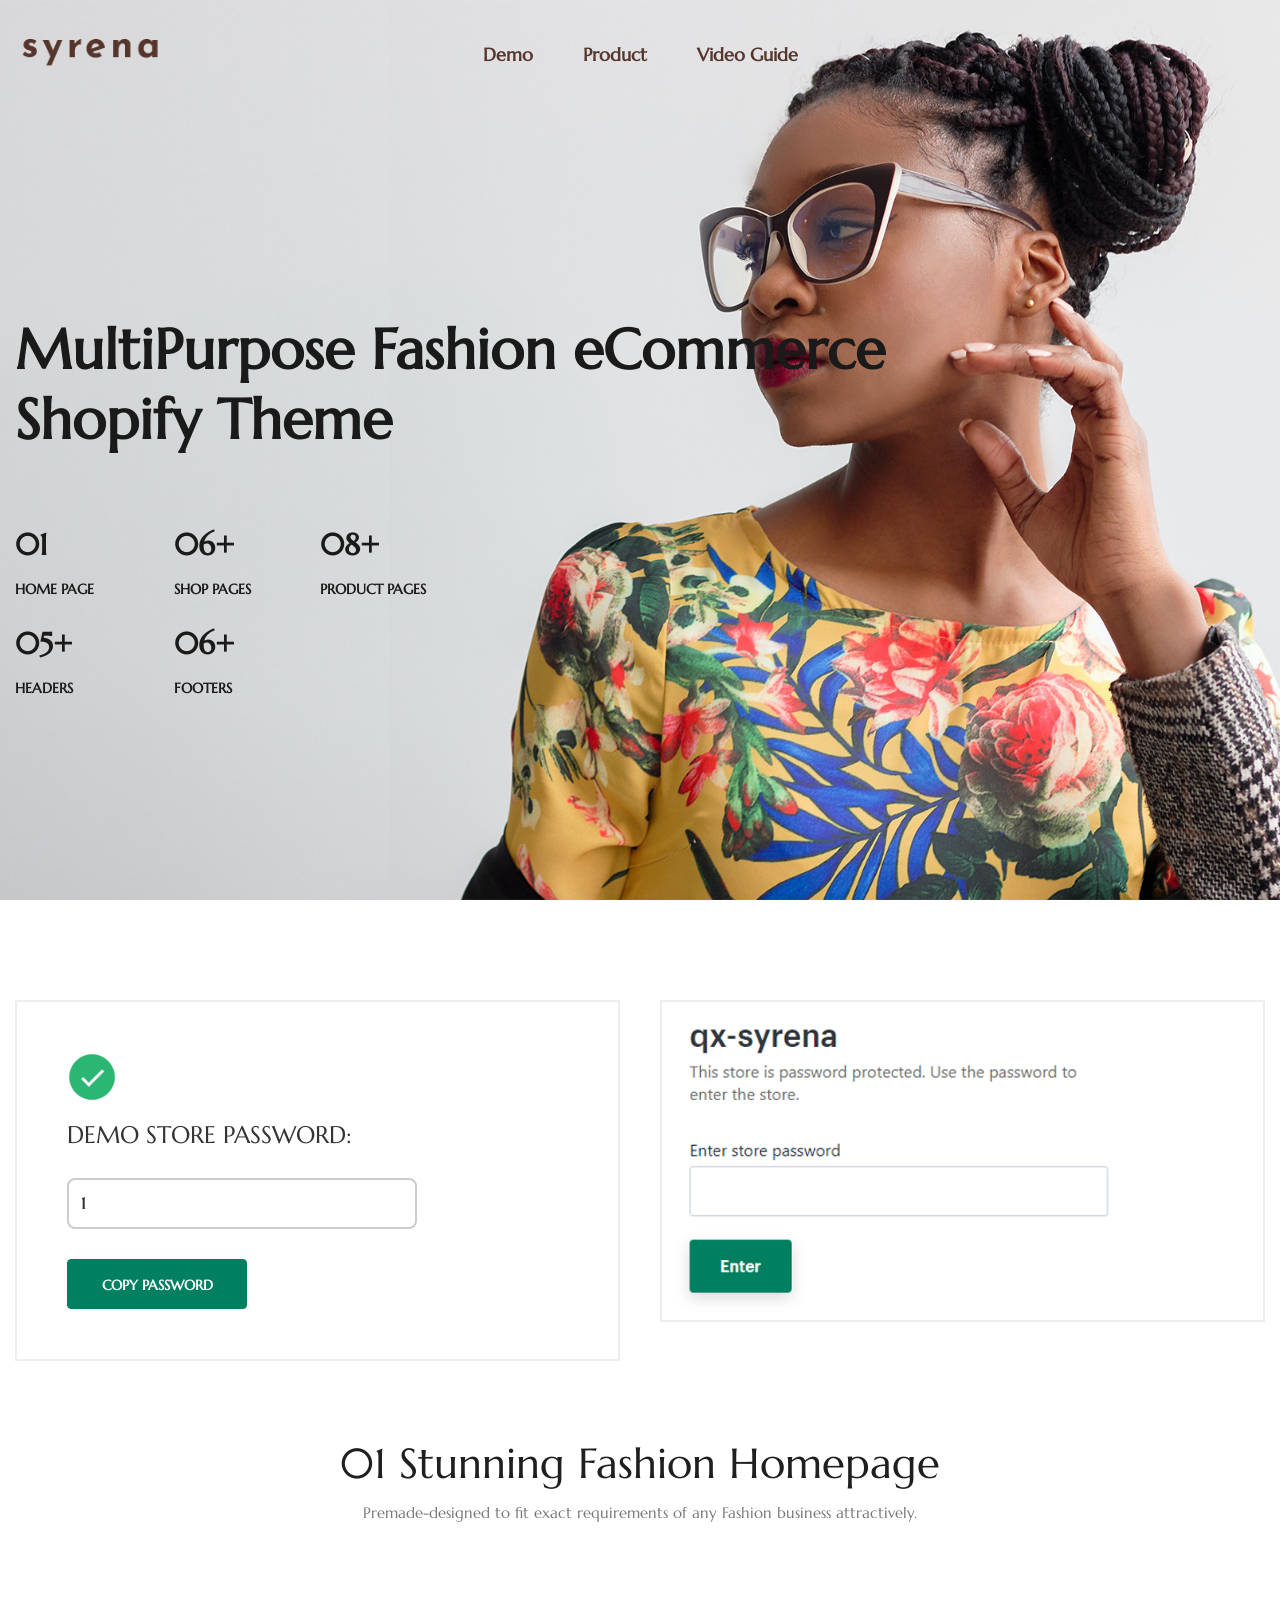
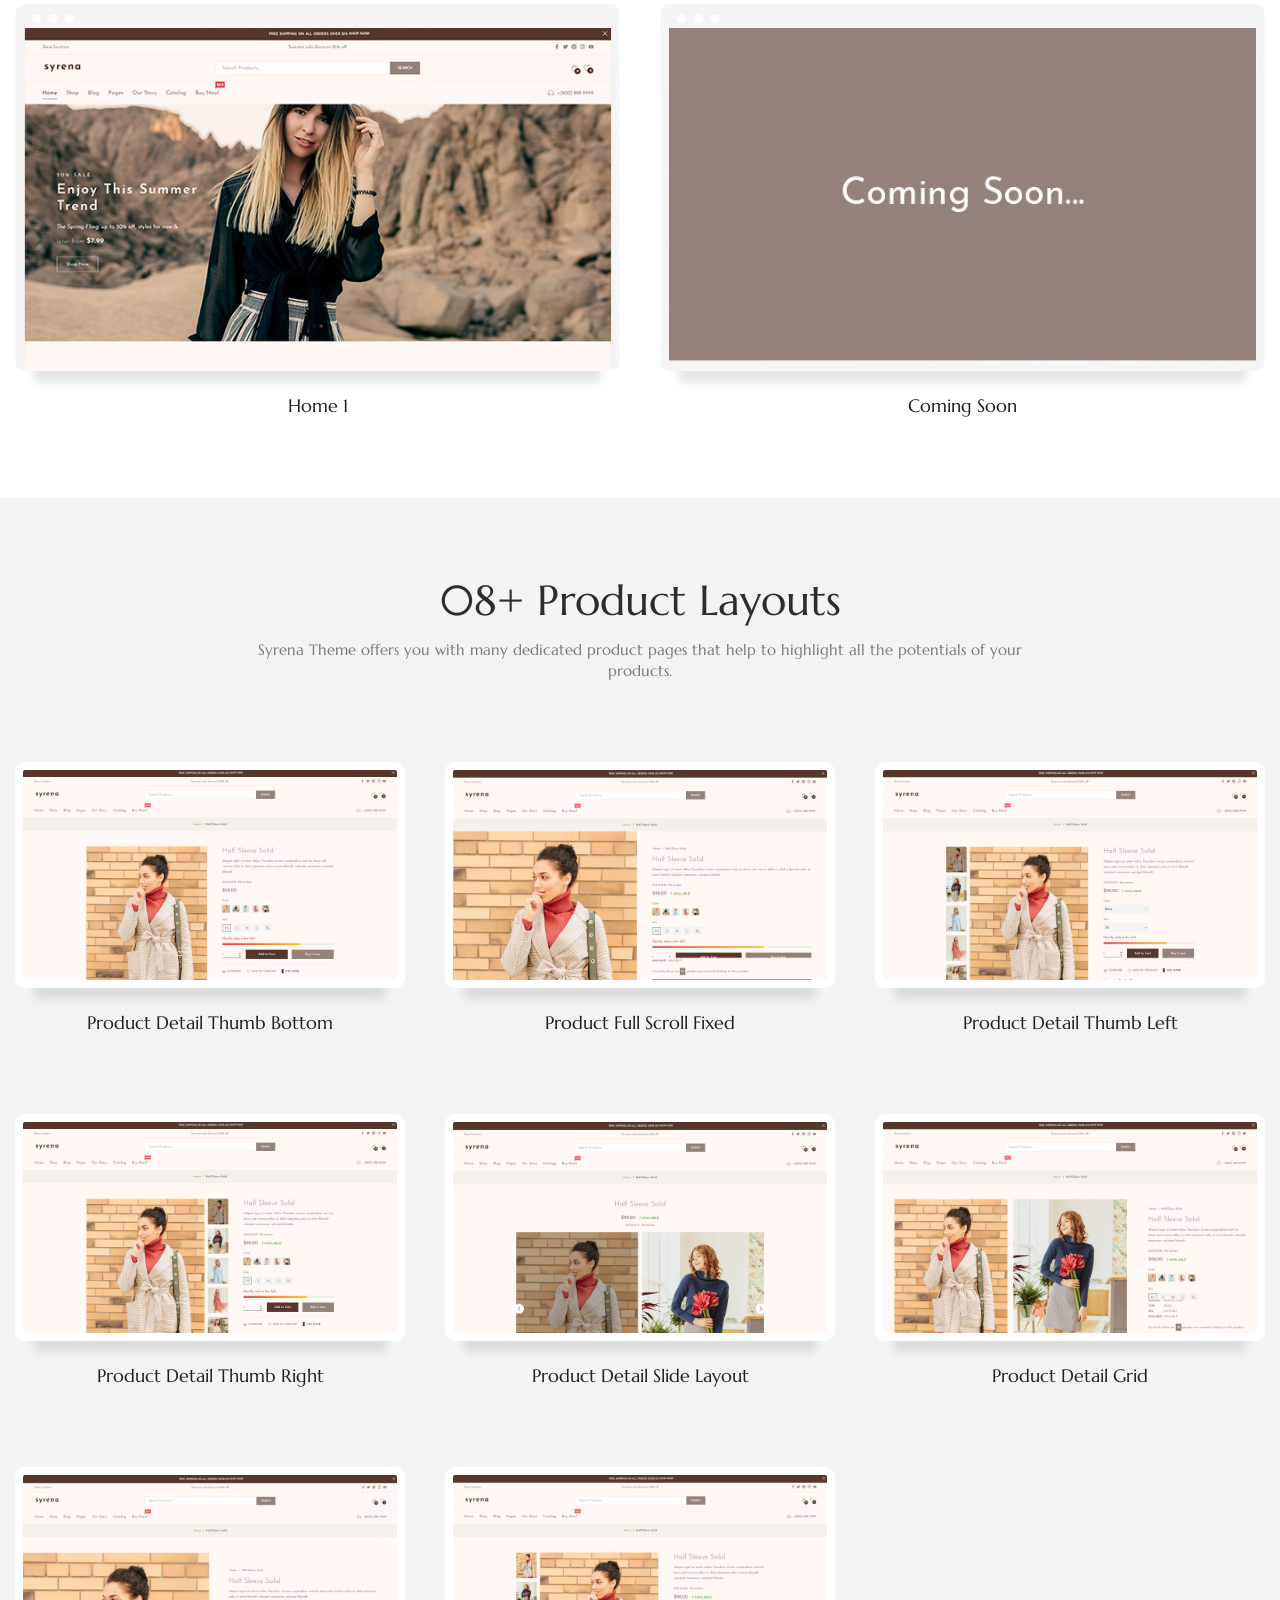
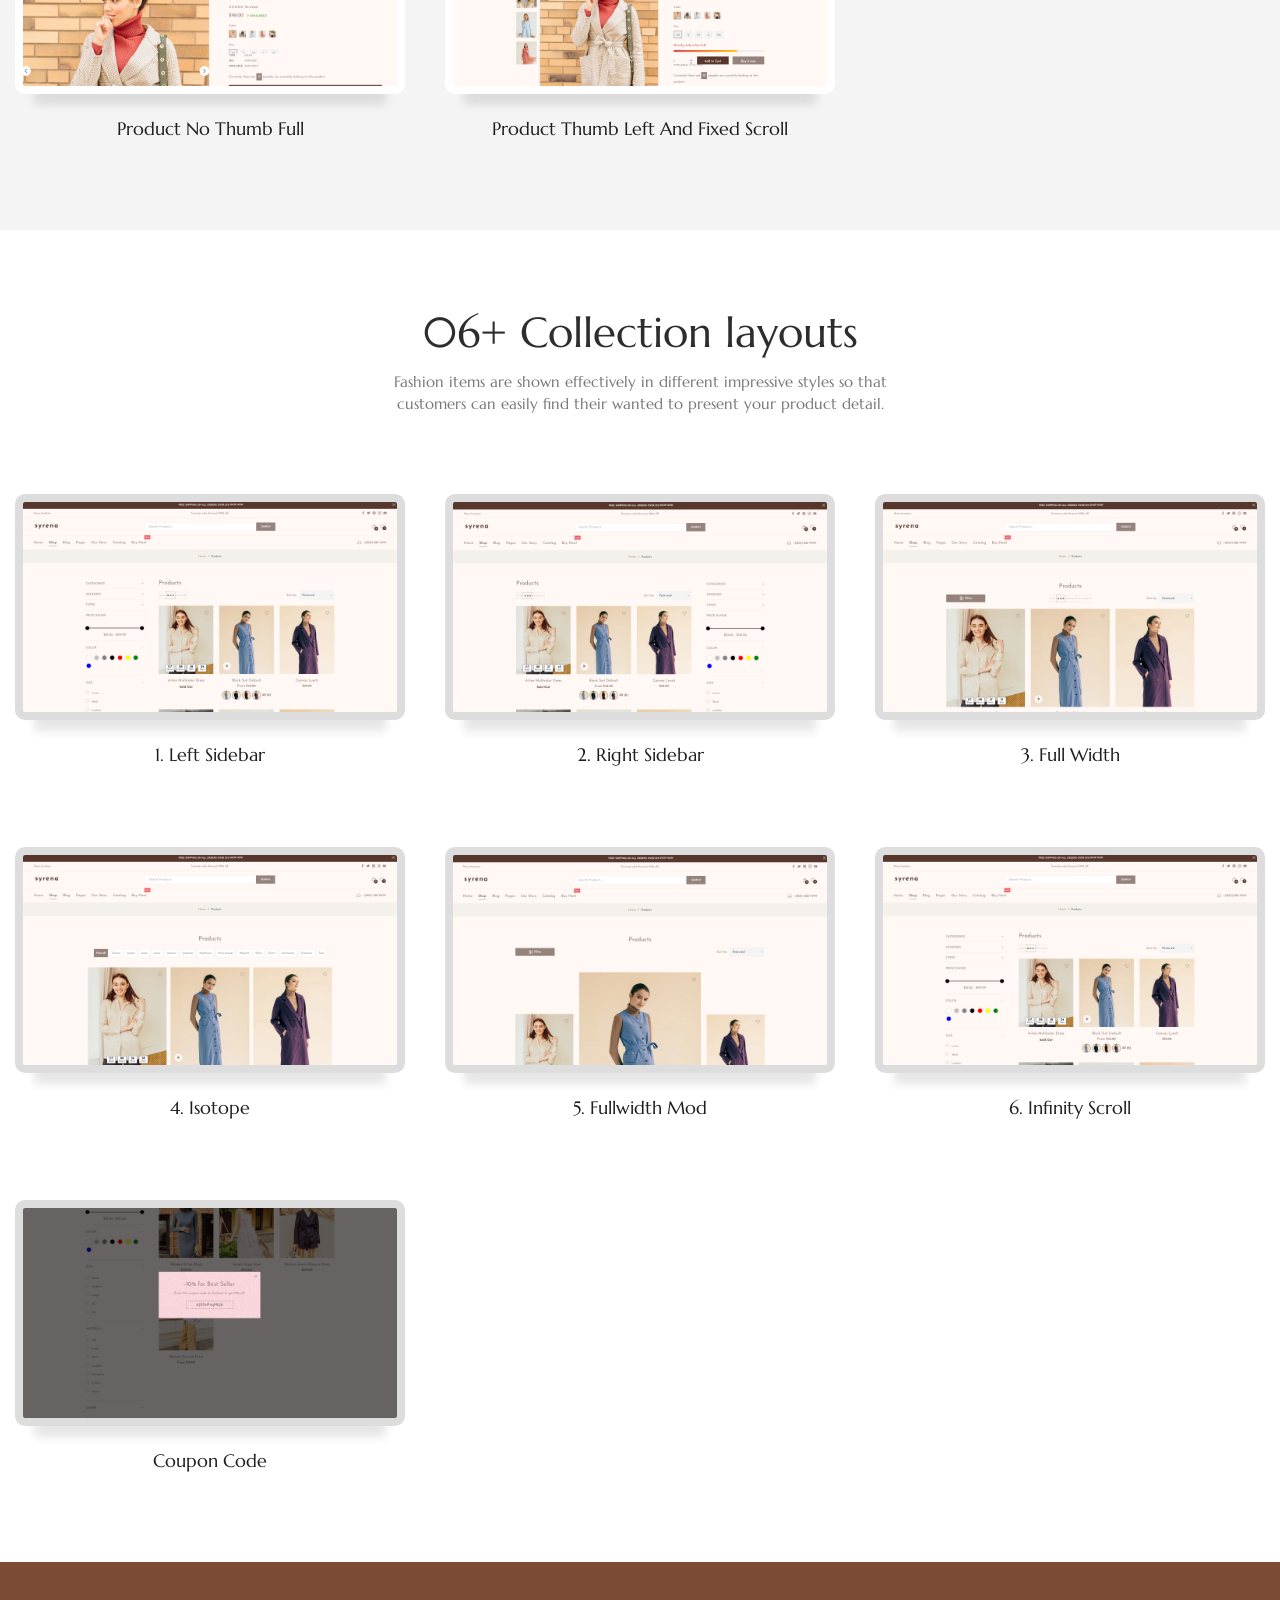
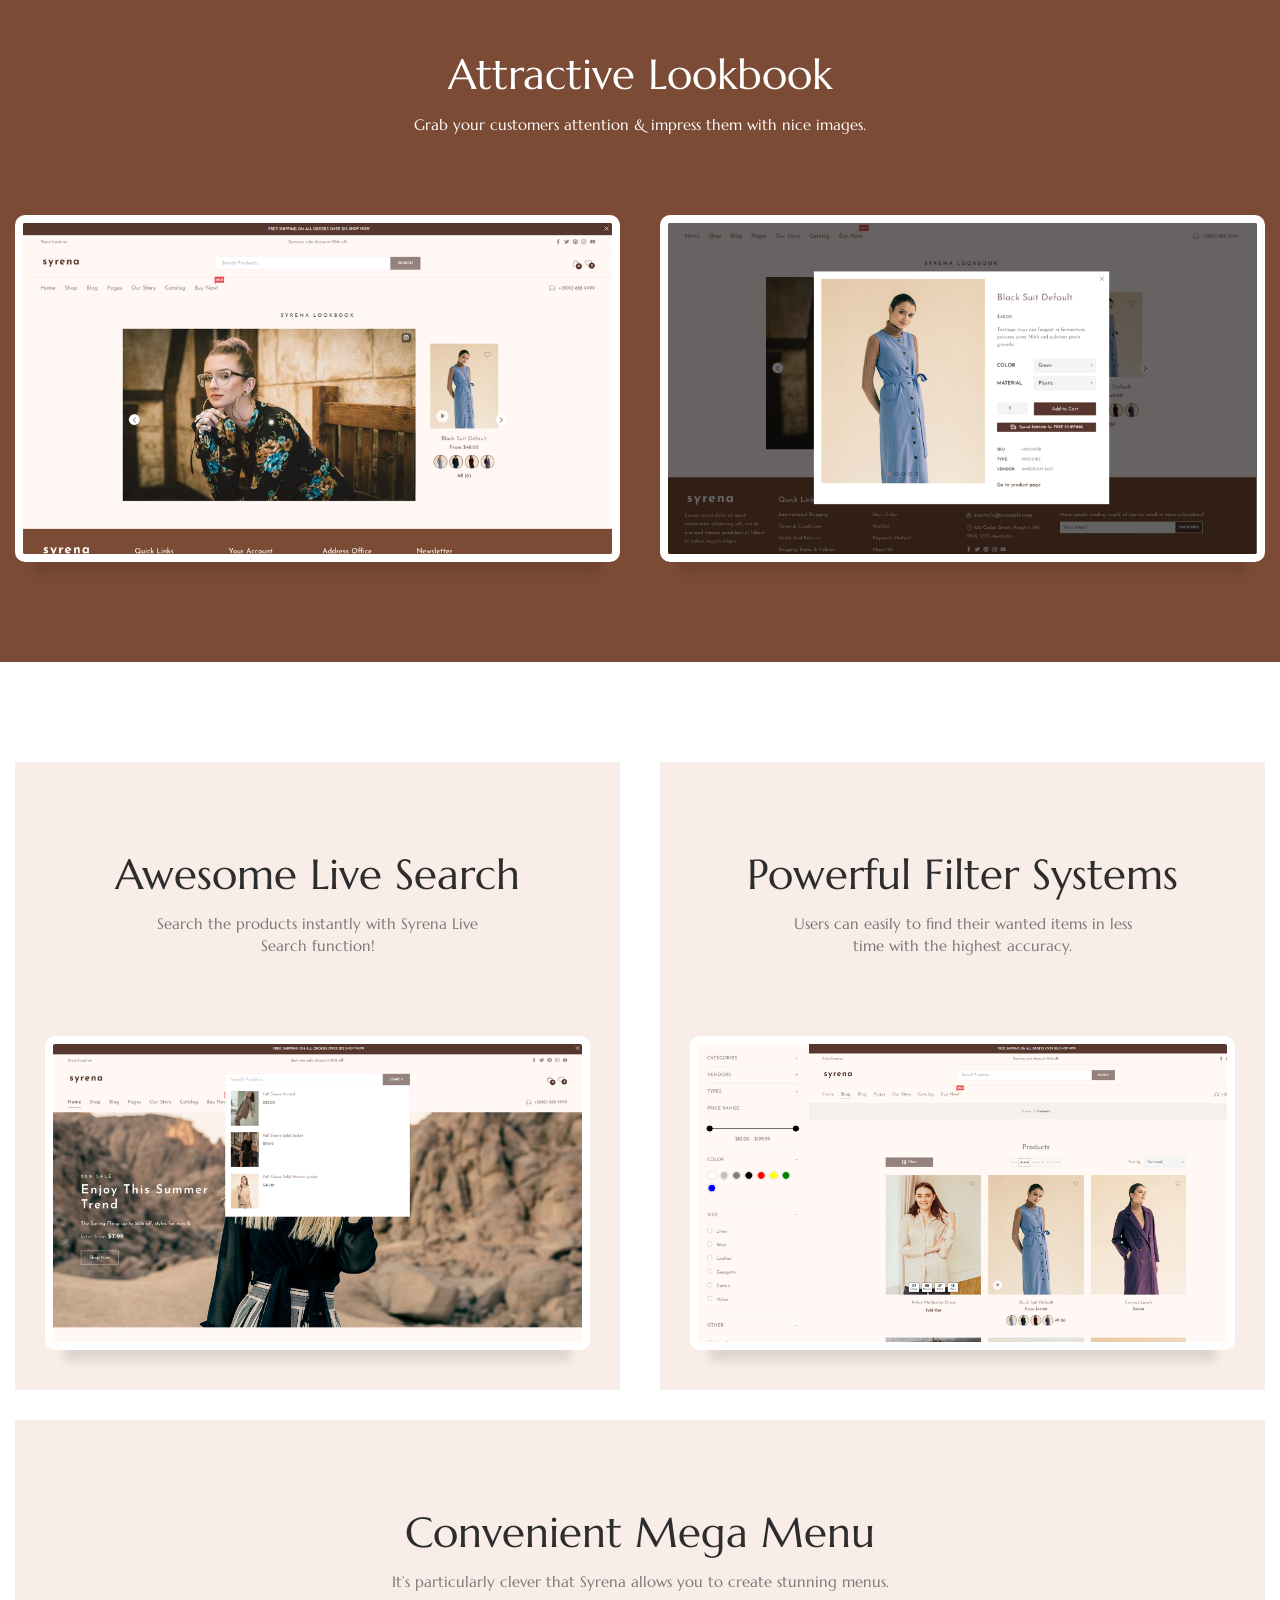
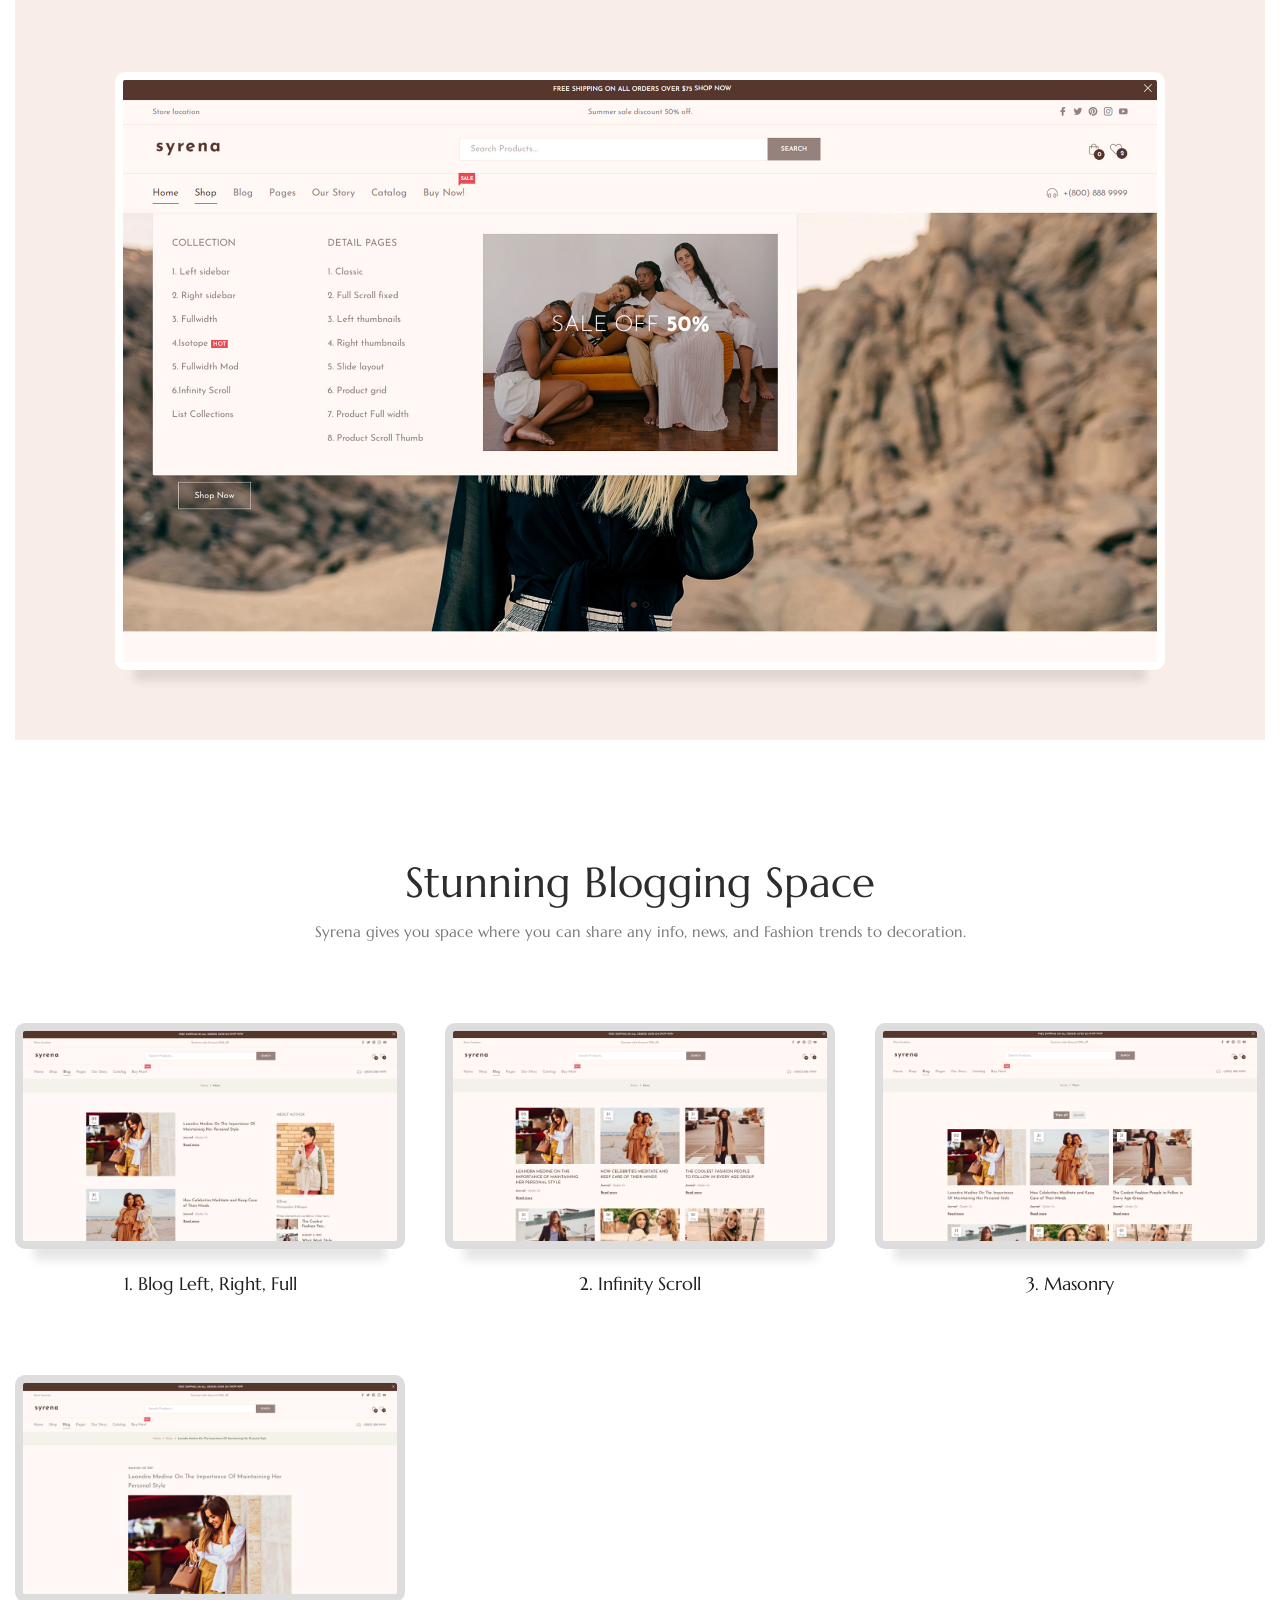
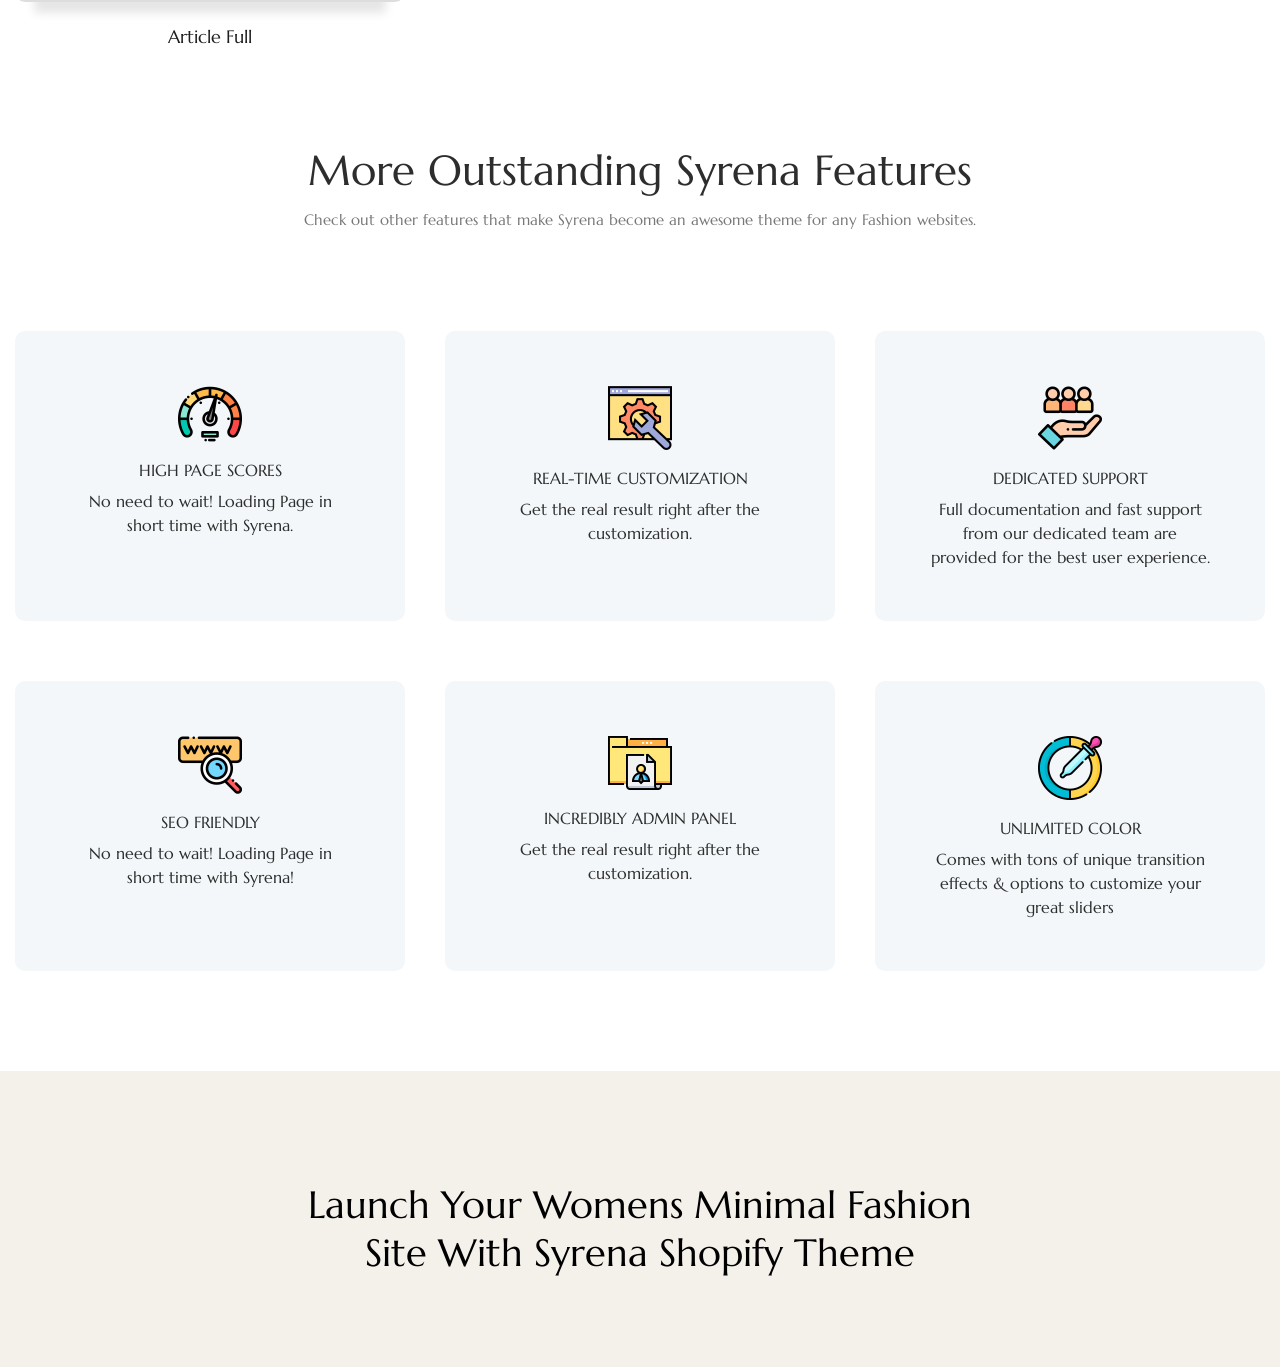
==== index.html @ 5a8c1e13 "s" ====
<!DOCTYPE html>
<html lang="en">
	<head>
		<meta charset="utf-8">
		<meta http-equiv="X-UA-Compatible" content="IE=edge">
		<meta name="viewport" content="width=device-width, initial-scale=1.0">
		<meta name="description" content="Syrena - MultiPurpose Fashion Responsive Shopify Theme">
		<meta name="keywords" content="Shopify, Shopify theme, responsive Shopify theme">
		<meta name="author" content="apollotheme">
		<title>Syrena - MultiPurpose Fashion Responsive Shopify Theme</title>
		<link rel="stylesheet" type="text/css" href="./access/css/aos.css" media="all">
		<link rel="stylesheet" type="text/css" href="./access/css/bootstrap.css" media="all">
		<link rel="stylesheet" type="text/css" href="./access/css/style.css" media="all">	
		<link rel="stylesheet" type="text/css" href="./access/css/font-awesome.min.css" media="all">
		<link rel="stylesheet" type="text/css" href="./access/css/owl.carousel.css" media="all">
		<link rel="stylesheet" type="text/css" href="./access/css/owl.theme.css" media="all">
		<link href="https://fonts.googleapis.com/css2?family=Marcellus&display=swap" rel="stylesheet">
		<link rel="icon" href="../access/img/favicon.png" type="image/x-icon">
		<!--[if lt IE 9]>
		<script src="css/respond.min.js"></script>
		<script src="http://html5shim.googlecode.com/svn/trunk/html5.js"></script>		
		<![endif]-->
	</head>
	<body id="page-top">
		<header class="header">
			<div class="header-content">
				<div class="row topnav-flex">
					<div class="left-topnav col-lg-3 col-md-2 col-sm-12 col-xs-12 col-sp-12">
						<div class="logo" data-aos="fade">
							<a href="#" title="Syrena Shopify">
								<svg id="Layer_1" data-name="Layer 1" xmlns="http://www.w3.org/2000/svg" xmlns:xlink="http://www.w3.org/1999/xlink" viewBox="0 0 165 30"><title>logo-svg</title><image width="165" height="30" xlink:href="[data-uri]"/></svg>
							</a>
						</div>
					</div>
					<div class="center-topnav col-lg-6 col-md-7 col-sm-12 col-xs-3 col-sp-3">
						<nav class="navbar navbar-default megamenu">
						    <!-- Brand and toggle get grouped for better mobile display -->
						    <div class="navbar-header">
						      	<button type="button" class="navbar-toggle collapsed" data-toggle="collapse" data-target="#bs-example-navbar-collapse-1" aria-expanded="false">
							        <span class="sr-only">Toggle navigation</span>
							        <span class="icon-bar"></span>
							        <span class="icon-bar"></span>
							        <span class="icon-bar"></span>
						      </button>
						    </div>
					    	<!-- Collect the nav links, forms, and other content for toggling -->
					    	<div class="collapse navbar-collapse" id="bs-example-navbar-collapse-1" data-aos="fade">
						      	<ul class="nav navbar-nav">
							        <li><a class="page-scroll" href="#page-demo">Demo</a></li>
							        <li><a class="page-scroll" href="#detail-collection">Product</a></li>
							        <li><a target="_blank" class="page-scroll" href="https://www.youtube.com/watch?v=bk254fMFDXM&list=PLnA4OSFhnLasuixGvmNOc7XZ9MrxuH1xR">Video Guide</a></li>
						      	</ul>
					    	</div><!-- /.navbar-collapse -->
						</nav>
					</div>
					<div class="right-topnav col-lg-3 col-md-3 col-sm-12 col-xs-9 col-sp-9">
						<!-- <div class="btn-purchase" data-aos="fade">
							<a href="https://1.envato.market/WDqvyJ" class="btn btn-outline" title="Purchase">Purchase Bedove Theme</a>
						</div> -->
					</div>
				</div>
			</div>
		</header>
		<div class="slideshow">
			<a href="#" title="Syrena Shopify Theme">
				<img src="images/image-slideshow.jpg" alt="Syrena Shopify Theme" />
				<div class="text-inside header-content">
					<div class="larger" data-aos="fade">MultiPurpose Fashion eCommerce<br/>Shopify Theme
						<div class="sub-text">
							<div>01<span>Home page</span></div>
							<div>06+<span>Shop pages</span></div>
							<div>08+<span>Product pages</span></div><br>
							<div class="pl-0">05+<span>Headers</span></div>
							<div>06+<span>Footers</span></div>							
						</div>
					</div>
				</div>
			</a>
		</div>
		<section class="content-container">
			<div id="page-demo">
				<div class="container">
					<div class="row">
						<div class="col-md-6 text-left">
							<div class="border-x box-pass">
								<img src="images/com.png" alt="Syrena Shopify Theme" width="50"/>
								<h3 class="mb-1">Demo Store Password:</h3>
								<br>
								<p id="p1" class="passwordinput">1</p>
								
								<div><br>
									<button onclick="copyToClipboard('#p1')" class="btn btn-outline btn-copy">Copy Password</button>
								</div>
							</div>
						</div>
						<div class="col-md-6">
							<div class="border-x">
								<img src="images/login.png" alt="Syrena Shopify Theme" />
							</div>
						</div>
					</div>
					<div class="heading-top" >
						<br/>
						<br/>
						<br/>
						<h2 class="title" data-aos="fade-up">01 Stunning Fashion Homepage</h2>
						<div class="desc-block" data-aos="fade-up" data-aos-duration="600">Premade-designed to fit exact requirements of any Fashion business attractively.</div>
					</div>
					<div class="row content">
						<div class="col-md-6 col-sm-12 col-xs-12" data-aos="fade-up" >
							<a href="https://qx-syrena.myshopify.com//?preview_theme_id=125260398774" target="_blank">
								<span class="image-bg">
									<img src="images/demo-1.jpg" alt="home 1">
								</span>	
							</a>
							<h3 class="text-heading"><a href="https://qx-syrena.myshopify.com//?preview_theme_id=125260398774" target="_blank"><span>Home 1</span></a></h3>
						</div>
						<div class="col-md-6 col-sm-12 col-xs-12" data-aos="fade-up" >
							<a target="_blank">
								<span class="image-bg">
									<img src="images/demo-2.jpg" alt="home 2">
								</span>	
							</a>
							<h3 class="text-heading"><a target="_blank"><span>Coming Soon</span></a></h3>
						</div>
					</div>
				</div>
			</div>
			<div id="detail-page">
				<div class="container">
					<div class="heading-top">
						<h2 class="title">08+ Product Layouts</h2>
						<div class="desc-block">Syrena Theme offers you with many dedicated product pages that help to highlight all the potentials of your products.</div>
					</div>
					<div class="detail-box">
						<div class="row">
							<div class="col-lg-4 col-md-4 col-sm-6 col-xs-12">
								<div class="detail-item">
										 <div class="img_detail"><a href="https://qx-syrena.myshopify.com/products/harriet-chambray?view=template1" target="_blank"><img src="images/detail-1.jpg" target="_blank"></a></div>
										<h3 class="text-heading"><a href="https://qx-syrena.myshopify.com/products/harriet-chambray?view=template1" target="_blank"><span>Product detail thumb bottom</span></a></h3>
	
								</div>
							</div>
							<div class="col-lg-4 col-md-4 col-sm-6 col-xs-12">
								<div class="detail-item">
										<div class="img_detail"><a href="https://qx-syrena.myshopify.com/products/harriet-chambray?view=template2" target="_blank"><img src="images/detail-2.jpg" target="_blank"></a></div>
										<h3 class="text-heading"><a href="https://qx-syrena.myshopify.com/products/harriet-chambray?view=template2" target="_blank"><span>Product Full Scroll Fixed</span></a></h3>

								</div>
							</div>
							<div class="col-lg-4 col-md-4 col-sm-6 col-xs-12">
								<div class="detail-item">
										<div class="img_detail"><a href="https://qx-syrena.myshopify.com/products/harriet-chambray?view=template3" target="_blank"><img src="images/detail-3.jpg" target="_blank"></a></div>
										<h3 class="text-heading"><a href="https://qx-syrena.myshopify.com/products/harriet-chambray?view=template3" target="_blank"><span>Product detail thumb left</span></a></h3>

								</div>
							</div>
							<div class="col-lg-4 col-md-4 col-sm-6 col-xs-12">
								<div class="detail-item">
										<div class="img_detail"><a href="https://qx-syrena.myshopify.com/products/harriet-chambray?view=template4" target="_blank"><img src="images/detail-4.jpg" target="_blank"></a></div>
										<h3 class="text-heading"><a href="https://qx-syrena.myshopify.com/products/harriet-chambray?view=template4" target="_blank"><span>Product detail Thumb Right</span></a></h3>
								</div>
							</div>
							<div class="col-lg-4 col-md-4 col-sm-6 col-xs-12">
								<div class="detail-item">
										<div class="img_detail"><a href="https://qx-syrena.myshopify.com/products/harriet-chambray?view=template5" target="_blank"><img src="images/detail-5.jpg" target="_blank"></a></div>
										<h3 class="text-heading"><a href="https://qx-syrena.myshopify.com/products/harriet-chambray?view=template5" target="_blank"><span>Product detail Slide layout</span></a></h3>

								</div>
							</div>
							<div class="col-lg-4 col-md-4 col-sm-6 col-xs-12">
								<div class="detail-item">
										<div class="img_detail"><a href="https://qx-syrena.myshopify.com/products/harriet-chambray?view=template6" target="_blank"><img src="images/detail-6.jpg" target="_blank"></a></div>
										<h3 class="text-heading"><a href="https://qx-syrena.myshopify.com/products/harriet-chambray?view=template6" target="_blank"><span>Product detail Grid</span></a></h3>
								</div>
							</div>
							<div class="col-lg-4 col-md-4 col-sm-6 col-xs-12">
								<div class="detail-item">
										<div class="img_detail"><a href="https://qx-syrena.myshopify.com/products/harriet-chambray?view=template7" target="_blank"><img src="images/detail-7.jpg" target="_blank"></a></div>
										<h3 class="text-heading"><a href="https://qx-syrena.myshopify.com/products/harriet-chambray?view=template7" target="_blank"><span>Product no thumb Full</span></a></h3>
								</div>
							</div>
							<div class="col-lg-4 col-md-4 col-sm-6 col-xs-12">
								<div class="detail-item">
										<div class="img_detail"><a href="https://qx-syrena.myshopify.com/products/harriet-chambray?view=template8" target="_blank"><img src="images/detail-8.jpg" target="_blank"></a></div>
										<h3 class="text-heading"><a href="https://qx-syrena.myshopify.com/products/harriet-chambray?view=template8" target="_blank"><span>Product thumb left and Fixed Scroll</span></a></h3>
								</div>
							</div>
							
						</div>
					</div>
				</div>
			</div>
			<div id="detail-collection" style="background-color: #fff;">
				<div class="container">
					<div class="heading-top">
						<h2 class="title">06+ Collection layouts</h2>
						<div class="desc-block">Fashion items are shown effectively in different impressive styles so that<br/> 
							customers can easily find their wanted to present your product detail.</div>
					</div>
					<div class="detail-box">
						<div class="row">
							<div class="col-lg-4 col-md-4 col-sm-6 col-xs-12">
								<div class="detail-item">
										 <div class="img_detail"><a href="https://qx-syrena.myshopify.com/collections/all?view=template1" target="_blank"><img src="images/col1.jpg" target="_blank"></a></div>
										<h3 class="text-heading"><a href="https://qx-syrena.myshopify.com/collections/all?view=template1" target="_blank"><span>1. Left Sidebar</span></a></h3>
	
								</div>
							</div>
							<div class="col-lg-4 col-md-4 col-sm-6 col-xs-12">
								<div class="detail-item">
										<div class="img_detail"><a href="https://qx-syrena.myshopify.com/collections/all?view=template2" target="_blank"><img src="images/col2.jpg" target="_blank"></a></div>
										<h3 class="text-heading"><a href="https://qx-syrena.myshopify.com/collections/all?view=template2" target="_blank"><span>2. Right Sidebar</span></a></h3>

								</div>
							</div>
							<div class="col-lg-4 col-md-4 col-sm-6 col-xs-12">
								<div class="detail-item">
										<div class="img_detail"><a href="https://qx-syrena.myshopify.com/collections/all?view=template3" target="_blank"><img src="images/col3.jpg" target="_blank"></a></div>
										<h3 class="text-heading"><a href="https://qx-syrena.myshopify.com/collections/all?view=template3" target="_blank"><span>3. Full Width</span></a></h3>

								</div>
							</div>
							<div class="col-lg-4 col-md-4 col-sm-6 col-xs-12">
								<div class="detail-item">
										<div class="img_detail"><a href="https://qx-syrena.myshopify.com/collections/all?view=template4" target="_blank"><img src="images/col4.jpg" target="_blank"></a></div>
										<h3 class="text-heading"><a href="https://qx-syrena.myshopify.com/collections/all?view=template4" target="_blank"><span>4. Isotope</span></a></h3>
								</div>
							</div>
							<div class="col-lg-4 col-md-4 col-sm-6 col-xs-12">
								<div class="detail-item">
										<div class="img_detail"><a href="https://qx-syrena.myshopify.com/collections/all?view=template5" target="_blank"><img src="images/col5.jpg" target="_blank"></a></div>
										<h3 class="text-heading"><a href="https://qx-syrena.myshopify.com/collections/all?view=template5" target="_blank"><span>5. Fullwidth mod</span></a></h3>

								</div>
							</div>
							<div class="col-lg-4 col-md-4 col-sm-6 col-xs-12">
								<div class="detail-item">
										<div class="img_detail"><a href="https://qx-syrena.myshopify.com/collections/all?view=template6" target="_blank"><img src="images/col1.jpg" target="_blank"></a></div>
										<h3 class="text-heading"><a href="https://qx-syrena.myshopify.com/collections/all?view=template6" target="_blank"><span>6. Infinity scroll</span></a></h3>
								</div>
							</div>
							<div class="col-lg-4 col-md-4 col-sm-6 col-xs-12">
								<div class="detail-item">
										<div class="img_detail"><a href="https://qx-syrena.myshopify.com/collections/sale-off" target="_blank"><img src="images/col7.jpg" target="_blank"></a></div>
										<h3 class="text-heading"><a href="https://qx-syrena.myshopify.com/collections/sale-off" target="_blank"><span>Coupon code </span></a></h3>
								</div>
							</div>
							
						</div>
					</div>
				</div>
			</div>
			<div id="detail-lookbook" style="background-color: #7b4b35;">
				<div class="container">
					<div class="heading-top">
						<h2 class="title">Attractive Lookbook</h2>
						<div class="desc-block">Grab your customers attention & impress them with nice images.</div>
					</div>
					<div class="detail-box">
						<div class="row">
							<div class="col-lg-6 col-md-6 col-sm-6 col-xs-12">
								<div class="detail-item">
									<div class="img_detail"><a href="https://qx-syrena.myshopify.com/pages/lookbook" target="_blank"><img src="images/look1.jpg" target="_blank"></a></div>
								</div>
							</div>
							<div class="col-lg-6 col-md-6 col-sm-6 col-xs-12">
								<div class="detail-item">
									<div class="img_detail"><a href="https://qx-syrena.myshopify.com/pages/lookbook" target="_blank"><img src="images/look2.jpg" target="_blank"></a></div>
								</div>
							</div>	
						</div>
					</div>
				</div>
			</div>
			<div id="detail-search" style="background-color: #fff;padding:100px 0 0;">
				<div class="container">
					<div class="detail-box">
						<div class="row">
							<div class="col-lg-6 col-md-6 col-sm-6 col-xs-12">
								<div class="detail-item detail-s">
									<div class="heading-top">
										<h2 class="title">Awesome Live Search</h2>
										<div class="desc-block">Search the products instantly with Syrena Live Search function!</div>
									</div>
									<div class="img_detail"><a href="https://qx-syrena.myshopify.com/" target="_blank"><img src="images/s1.jpg" target="_blank"></a></div>
								</div>
							</div>
							<div class="col-lg-6 col-md-6 col-sm-6 col-xs-12">
								<div class="detail-item detail-s">
									<div class="heading-top">
										<h2 class="title">Powerful Filter Systems</h2>
										<div class="desc-block">Users can easily to find their wanted items in less time with the highest accuracy.</div>
									</div>
									<div class="img_detail"><a href="https://qx-syrena.myshopify.com/collections/all?view=template3" target="_blank"><img src="images/s2.jpg" target="_blank"></a></div>
								</div>
							</div>	
						</div>
					</div>
				</div>
			</div>
			<div id="detail-menu" style="background-color: #fff;padding:30px 0;">
				<div class="container">
					<div class="detail-box">
						<div class="row">
							<div class="col-lg-12 col-md-12 col-sm-12 col-xs-12">
								<div class="detail-item detail-menu">
									<div class="heading-top">
										<h2 class="title">Convenient Mega Menu</h2>
										<div class="desc-block">It’s particularly clever that Syrena allows you to create stunning menus.</div>
									</div>
									<div class="img_detail"><a href="https://qx-syrena.myshopify.com/" target="_blank"><img src="images/s3.jpg" target="_blank"></a></div>
								</div>
							</div>	
						</div>
					</div>
				</div>
			</div>
			<div id="detail-blog" style="background-color: #fff;padding: 70px 0 0;">
				<div class="container">
					<div class="heading-top">
						<h2 class="title">Stunning Blogging Space</h2>
						<div class="desc-block">Syrena gives you space where you can share any info, news, and Fashion trends to decoration.</div>
					</div>
					<div class="detail-box">
						<div class="row">
							<div class="col-lg-4 col-md-4 col-sm-6 col-xs-12">
								<div class="detail-item">
										 <div class="img_detail"><a href="https://qx-syrena.myshopify.com/blogs/news?view=template1" target="_blank"><img src="images/b1.jpg" target="_blank"></a></div>
										<h3 class="text-heading"><a href="https://qx-syrena.myshopify.com/blogs/news?view=template1" target="_blank"><span>1. Blog Left, Right, Full</span></a></h3>
	
								</div>
							</div>
							<div class="col-lg-4 col-md-4 col-sm-6 col-xs-12">
								<div class="detail-item">
										<div class="img_detail"><a href="https://qx-syrena.myshopify.com/blogs/news?view=template2" target="_blank"><img src="images/b2.jpg" target="_blank"></a></div>
										<h3 class="text-heading"><a href="https://qx-syrena.myshopify.com/blogs/news?view=template2" target="_blank"><span>2. Infinity Scroll</span></a></h3>

								</div>
							</div>
							<div class="col-lg-4 col-md-4 col-sm-6 col-xs-12">
								<div class="detail-item">
										<div class="img_detail"><a href="https://qx-syrena.myshopify.com/blogs/news?view=template3" target="_blank"><img src="images/b3.jpg" target="_blank"></a></div>
										<h3 class="text-heading"><a href="https://qx-syrena.myshopify.com/blogs/news?view=template3" target="_blank"><span>3. Masonry</span></a></h3>

								</div>
							</div>
							<div class="col-lg-4 col-md-4 col-sm-6 col-xs-12">
								<div class="detail-item">
										<div class="img_detail"><a href="https://qx-syrena.myshopify.com/blogs/news/leandra-medine-on-the-importance-of-maintaining-her-personal-style" target="_blank"><img src="images/b6.jpg" target="_blank"></a></div>
										<h3 class="text-heading"><a href="https://qx-syrena.myshopify.com/blogs/news/leandra-medine-on-the-importance-of-maintaining-her-personal-style" target="_blank"><span> Article Full</span></a></h3>
								</div>
							</div>
						</div>
					</div>
				</div>
			</div>
			
			<div id="page-featured">
				<div class="container">
					<div class="heading-top">
						<h2 class="title">More Outstanding Syrena Features</h2>
						<div class="desc-block">
							Check out other features that make Syrena become an awesome theme for any Fashion websites.
						</div>
					</div>
					<div class="featured-box">
						<div class="row">
							<div class="col-lg-4 col-md-4 col-sm-6 col-xs-12">
								<div class="featured-item">
										<div class="icon-name"><img src="images/ico1.png" alt="FULLY RESPONSIVE" /></div>
										<div class="featured-info"><h5>High Page Scores</h5>
										<p>No need to wait! Loading Page in short time with Syrena.</p>
									</div>
								</div>
							</div>
							<div class="col-lg-4 col-md-4 col-sm-6 col-xs-12">
								<div class="featured-item">
									<div class="icon-name"><img src="images/ico2.png" alt="FULLY RESPONSIVE" /></div>
									<div class="featured-info">
										<h5>Real-time Customization</h5>
										<p>Get the real result right after the customization.</p>
									</div>
								</div>
							</div>
							<div class="col-lg-4 col-md-4 col-sm-6 col-xs-12">
								<div class="featured-item">
									<div class="icon-name"><img src="images/ico3.png" alt="Lastest Technology" /></div>
									<div class="featured-info">
										<h5>Dedicated Support</h5>
										<p>Full documentation and fast support from our dedicated team are provided for the best user experience.</p>
									</div>
								</div>
							</div>
							<div class="col-lg-4 col-md-4 col-sm-6 col-xs-12">
								<div class="featured-item">
									<div class="icon-name"><img src="images/ico4.png" alt="Lastest Technology" /></div>
									<div class="featured-info">
										<h5>Seo Friendly</h5>
										<p>No need to wait! Loading Page in short time with Syrena!</p>
									</div>
								</div>
							</div>
							<div class="col-lg-4 col-md-4 col-sm-6 col-xs-12">
								<div class="featured-item">
										<div class="icon-name"><img src="images/ico5.png" alt="Powerful megamenu" /></div>
										<div class="featured-info"><h5>Incredibly Admin Panel</h5>
										<p>Get the real result right after the customization.</p>
									</div>
								</div>
							</div>
							<div class="col-lg-4 col-md-4 col-sm-6 col-xs-12">
								<div class="featured-item">
										<div class="icon-name"><img src="images/ico6.png" alt="FULLY RESPONSIVE" /></div>
										<div class="featured-info"><h5>Unlimited Color</h5>
										<p>Comes with tons of unique transition effects & options to customize your great sliders</p>
									</div>
								</div>
							</div>
						</div>
					</div>
				</div>
			</div>
		</section>
		<div class="footer-link">
			<div class="container">
				<h2 class="text-footer">Launch Your Womens Minimal Fashion<br> Site With Syrena Shopify Theme</h2>
			</div>
		</div>
		<div id="back-top"><a href="#" title="Top">Top</a></div>
		<script src="./access/js/jquery-1.11.1.min.js" type="text/javascript"></script>
		<script src="./access/js/bootstrap.min.js" type="text/javascript"></script>
		<script src="./access/js/jquery.easing.min.js" type="text/javascript"></script>
		<script src="./access/js/scrolling-nav.js" type="text/javascript"></script>
		<script src="./access/js/owl.carousel.min.js" type="text/javascript"></script>
		<script src="./access/js/aos.js" type="text/javascript"></script>
	    <script>
			function copyToClipboard(element) {
				var $temp = $("<input>");
				$("body").append($temp);
				$temp.val($(element).text()).select();
				document.execCommand("copy");
				$temp.remove();
			}
		    $(document).ready(function($) {
				
				//Aos
				AOS.init();
		    	// hide #back-top first
				$("#back-top").hide();

				// fade in #back-top
				$(function () {
					$(window).scroll(function () {
						if ($(this).scrollTop() > 100) {
							$('#back-top').fadeIn();
						} else {
							$('#back-top').fadeOut();
						}
					});

					// scroll body to 0px on click
					$('#back-top a').click(function () {
						$('body,html').animate({
							scrollTop: 0
						}, 800);
						return false;
					});
				});
		      	$('#owl-reviews').owlCarousel({
		            // Most important owl features
				    items : 3,
				    itemsCustom : false,
				    itemsDesktop : [1199,3],
				    itemsDesktopSmall : [980,2],
				    itemsTablet: [768,2],
				    itemsTabletSmall: false,
				    itemsMobile : [479,1],
				    singleItem : false,
				    itemsScaleUp : false,

				    //Basic Speeds
				    slideSpeed : 200,
				    paginationSpeed : 800,
				    rewindSpeed : 1000,

				    //Autoplay
				    autoPlay : false,
				    stopOnHover : false,

				    // Navigation
				    navigation : false,
				    navigationText : ["prev","next"],
				    rewindNav : true,
				    scrollPerPage : false,

				    //Pagination
				    pagination : true,
				    paginationNumbers: false,

				    // Responsive 
				    responsive: true,
				    responsiveRefreshRate : 200,
				    responsiveBaseWidth: window,

				    // CSS Styles
				    baseClass : "owl-carousel",
				    theme : "owl-theme",

				    //Lazy load
				    lazyLoad : false,
				    lazyFollow : true,
				    lazyEffect : "fade",

				    //Auto height
				    autoHeight : false,

				    //JSON 
				    jsonPath : false, 
				    jsonSuccess : false,

				    //Mouse Events
				    dragBeforeAnimFinish : true,
				    mouseDrag : true,
				    touchDrag : true,

				    //Transitions
				    transitionStyle : false,

				    // Other
				    addClassActive : false,

				    //Callbacks
				    beforeUpdate : false,
				    afterUpdate : false,
				    beforeInit: false, 
				    afterInit: false, 
				    beforeMove: false, 
				    afterMove: false,
				    afterAction: false,
				    startDragging : false,
				    afterLazyLoad : false
        		});
		    });
		</script>
	</body>
</html>
---- access/css/style.css ----
:root {
	--font-1:"Marcellus";
  }

.row{
	margin: 0 -20px;
}
.col-xs-1, .col-sm-1, .col-md-1, .col-lg-1, .col-xs-2, .col-sm-2, .col-md-2, .col-lg-2, .col-xs-3, .col-sm-3, .col-md-3, .col-lg-3, .col-xs-4, .col-sm-4, .col-md-4, .col-lg-4, .col-xs-5, .col-sm-5, .col-md-5, .col-lg-5, .col-xs-6, .col-sm-6, .col-md-6, .col-lg-6, .col-xs-7, .col-sm-7, .col-md-7, .col-lg-7, .col-xs-8, .col-sm-8, .col-md-8, .col-lg-8, .col-xs-9, .col-sm-9, .col-md-9, .col-lg-9, .col-xs-10, .col-sm-10, .col-md-10, .col-lg-10, .col-xs-11, .col-sm-11, .col-md-11, .col-lg-11, .col-xs-12, .col-sm-12, .col-md-12, .col-lg-12{
	padding: 0 20px;
}
body {
	background-size: 100%;	
	font-family: var(--font-1);
	text-align: center;
	background: #FFF;
	width: 100%;
	position: absolute;
	top: 0;
	left: 0;
	z-index: -1;
}
.lb-new{
	display: inline-block;
	background-color: #00A86B;
	color:white;
	padding:2px 5px;
	text-transform: uppercase;
	font-size: 12px;
}
a{
	outline: none;
}
h2,h3,h4,h4,h5,h6{
	font-weight: 400;
	color: #343434;
	text-transform: uppercase;
	font-family: var(--font-1);
}
img{	
	height: auto;
	max-width: 100%;
}
a:hover,a:focus{
	outline: none;
	text-decoration: none;
}
.btn{
	-webkit-border-radius: 25px;
	-moz-border-radius: 25px;
	-ms-border-radius: 25px;
	-o-border-radius: 25px;
	border-radius: 25px;
	color: #FFF;
    font-size: 14px;
    font-weight: 600;
    height: 50px;
    min-width: 180px;
    line-height: 50px;
    padding: 0 20px;
    -webkit-transition: all 0.3s ease 0s;
    transition: all 0.3s ease 0s;
}
.btn-outline {
	background: #193a43;
    border-color:#193a43;
    text-transform: uppercase;
    font-size: 14px;
	border-radius: 0;
	border-radius: 4px;
}
.btn-outline:hover{
	color: #fff;
}
/* Header */
.header{
    width: 100%;
    z-index: 99;
	position: absolute;
	top: 0;
	left: 0;
	right: 0;
}

.topnav-flex{
	position: relative;
}
.right-topnav{
	position: static;
}
.logo{
	padding: 30px 0;
}
.logo img{
	max-width: 140px;
}
.megamenu{
	background: none;
	border: none;
	margin: 0px;
}
.megamenu .navbar-nav > li > a{
	color: #56362c;
    font-size: 18px;
    font-weight: 700;
    padding: 25px;
    transition: all 0.3s;
}
.megamenu .navbar-nav > li > a:hover{
	color: #193a43;
}
.megamenu .navbar-nav > .active > a, 
.megamenu .navbar-nav > .active > a:hover, 
.megamenu .navbar-nav > .active > a:focus{
	background: none;
	color: #193a43;
}
.megamenu .navbar-toggle{
	float: left;
	background: #FFF;
	position: relative;
	z-index: 999;
}
.megamenu .navbar-collapse{
	box-shadow: none;
}
.navbar-default .navbar-toggle:hover, .navbar-default .navbar-toggle:focus{
	background: white;
}
.slideshow{
	color: #56362c;
	font-weight: 700;
	font-size: 36px;
	position: relative;
	text-align: center;
}
.slideshow img{
	width: 100%;
	height: 100vh;
	object-fit: cover;
}
.sub-text{
	padding: 60px 0;
	font-size: 30px;
	font-weight: bold;
	line-height: 2;
}
@media(max-width:767px){
	.sub-text{
		padding: 30px 0;
	}
}
.sub-text span {
    display: block;
    font-size: 14px;
    text-transform: uppercase;
    color: #1a1a1a;
    font-weight: normal;
    font-weight: 700;
}

.sub-text div{
	color: #1a1a1a;
	display: inline-block;
	padding: 0 30px;
	font-family: var(--font-2);
	min-width: 120px;
}
.sub-text div:first-child{
	padding-left: 0;
}
@media(max-width:767px){
	.sub-text div{
		padding:0 30px 0 0;
	}
}
/* Content */
.top-column{
	background: #99cd4e;
	min-height: 250px; 
}
#page-demo{
	padding-top: 50px;
}
#page-demo .vote{
	margin-top: 20px;
	margin-bottom: 85px;
}
#page-demo .vote h4{
	color: #56362c;
	font-family: 'deadhead_scriptitalic';
	font-size: 72px;
	font-style: italic;
	font-weight: normal;
	text-transform: none;
	margin-bottom: 20px;
}
#page-demo .heading-top .title{
	color: #1f1f1f;
}
.heading-top{
	margin-bottom: 50px;
}
.header-content{
	max-width: 1710px;
    width: auto;
    margin: auto;
    padding: 0 15px
}
.heading-top .title{
	color:  #2d2d2d;
	text-transform: none;
	font-weight: 500;
	font-size: 42px;
	margin-bottom: 15px;
}
.heading-top .desc-block {
	color: #777;
	font-weight: 300;
	font-size: 15px;
}
.image-bg{
	display: block;
	border-radius: 10px;
	box-shadow: 0px 30px 9px -19px rgba(0,0,0,.1);
	overflow: hidden;
}
.image-bg .image-shop-scroll{
	background-position: center 0;
    background-repeat: no-repeat;
    height: 170px;
    left: 50px;
    position: absolute;
    background-size: 100% auto;
    top: 12px;
    width: 270px;
}
.image-bg .image-shop-scroll:before{
	background-color: rgba(56, 61, 64, 0.8);
    bottom: -100%;
    left: 0;
    position: absolute;
    right: 0;
    content: "";
    width: 100%;
    height: 100%;
}
.image-bg:hover .image-shop-scroll:before{
	bottom: 0;
}
.image-bg .image-shop-scroll{
	overflow: hidden;
}
.image-bg:hover .btn-view {
    bottom: 105px;
	-ms-filter: "progid:DXImageTransform.Microsoft.Alpha(Opacity=100)";
	-moz-opacity: 1;
	-khtml-opacity: 1;
	opacity: 1;
}
.image-bg:hover .btn-view2 {
    bottom: 120px;
}
.btn-view{
	background: #193a43;
    border-radius: 2px;
    font-weight: 500;
    bottom: 50px;
    color: #fff;
    font-size: 12px;
    left: 50%;
    margin-left: -70px;
    position: absolute;
    text-transform: uppercase;
    transition: all 0.4s ease 0s;
    -ms-filter: "progid:DXImageTransform.Microsoft.Alpha(Opacity=0)";
	-moz-opacity: 0;
	-khtml-opacity: 0;
	opacity: 0;
}
.btn-view2 {
    background: #111;
    margin-left: -102px;
}
.btn-arrow-right {
  padding: 10px 20px 10px 60px;
}
.btn-arrow-right:before {
  content: "\f06e";
  font-family: 'FontAwesome';
  display: inline-block;
  position: absolute;
  left: 20px;
  line-height: 16px;
  font-style: normal;
  font-weight: normal;
  font-size: 14px;
}
.btn-arrow-right:after {
  content: "";
  position: absolute;
  left: 46px;
  width: 1px;
  height: 20px;
  background: #3c724e;
}
.text-heading{
	margin-bottom: 50px;
	margin-top: 20px;
}
.slideshow a {
    position: relative;
    display: block;
}

.text-inside {
    position: absolute;
    top: 35%;
    left: 0;
    right: 0;
    margin: auto;
    text-align: left;
}
@media (max-width:767px){
	.text-inside {
		top:10%;
	}
}
.text-heading a{
	font-size: 18px;
	color: #1f1f1f;
	font-weight: 400;
	text-transform: capitalize;
}
.text-heading a:hover{
	color: #56362c;
}
.text-inside .larger {
    color: #1a1a1a;
    font-weight: 600;
    font-size: 56px;
	line-height: 70px;
	font-family: var(--font-1);
}
.logo  svg {
	width:150px;
}
@media (max-width:767px){
	.text-inside .larger {
		font-size: 24px;
		line-height: normal;
		text-align: left;
	}
}
#page-featured{
	padding-top: 50px;
	padding-bottom: 50px;
}
#page-featured .featured-item{
	margin: 20px 0px 40px;
	background: #f3f7f9;
    padding: 55px;
    height: 290px;
    border-radius: 10px;
}
#page-featured .featured-info p{
	color: #2d2d2d;
	font-size: 16px;
	font-weight: 400;
	line-height: 24px;
}
#page-featured .featured-item img{
	display: inline-block;
	margin-bottom: 10px;
}
#page-featured .featured-item h5{
	color:  #2d2d2d;
	font-size: 16px;
	font-weight: 400;
}
#page-reviews{
	padding-top: 100px;
}
#page-reviews .heading-top{
	max-width: 510px;
	margin-left: auto;
	margin-right: auto;
}
#page-reviews .owl-item{
	padding-left: 15px;
	padding-right: 15px;
}
#page-supports{
	text-align: left;
	padding-top: 100px;
}
#page-supports .heading-top .title{
	color: #2f353f;
	font-size: 48px;
}
#page-supports .description{
	font-size: 24px;
	font-weight: 300;
	line-height: 32px;
	color: #333333;
}
#page-supports .description a{
	color: #f7c1c1;
}
#page-supports .description a:hover{
	color: #56362c;
}
/* Footer */
.footer-link{
	background-color: #F4F1EB;
	color: #FFF;
	padding: 90px 0px;
}
.footer-link .text-footer{
	font-size: 38px;
    font-weight: 500;
    line-height: 48px;
    text-transform: capitalize;
    color: #000;
    margin-bottom: 0;
}
.footer-link .btn-grabit{
	background: #000;
    border-color: #000;
    color: #f3c7bc;
    min-width: 250px;
    text-transform: uppercase;
    border-radius: 0;
    line-height: 70px;
    height: 70px;
}
.footer-link .btn-grabit:hover{
	border-radius: 38px;
}
/* Back to top */
#back-top {
  text-align: center;
  position: fixed;
  cursor: pointer;
  right: 50px;
  bottom: 20px;
  z-index: 99;
}
#back-top a {
  width: 45px;
  height: 45px;
  background: #56362c;
  color: white;
  font-size: 16px;
  line-height: 45px;
  display: inline-block;
}

#back-top a:hover {
  background-color: #666666;
}
.container{
	max-width: 1430px;
	width: 100%;
	margin: auto;
}
/* Responsive */
@media (max-width: 1199px){
	.megamenu .navbar-nav > li > a{
		padding: 25px 12px;
	}
	#page-supports{
		text-align: center;
	}
	#page-supports img{
		display: inline-block;
	}
	#page-supports .description{
		margin: 0 auto;
	}
	.footer-link .text-footer{
		letter-spacing: 11px;
	}
}
@media (min-width: 992px){
	.navbar {
        padding: 20px 0;
        -webkit-transition: background .5s ease-in-out,padding .5s ease-in-out;
        -moz-transition: background .5s ease-in-out,padding .5s ease-in-out;
        transition: background .5s ease-in-out,padding .5s ease-in-out;
    }
    .top-nav-collapse {
        padding: 0;
    }
    .heading-top{
    	margin-bottom: 80px;
    }
    .heading-top .desc-block{
    	width: 66%;
    	margin: auto;
    }
    #page-demo{
		padding-top: 100px;
	}
	.text-heading{
		margin-bottom: 80px;
	}
	#page-featured{
		padding-top: 0;
		padding-bottom: 60px;
	}
	.topnav-flex {
	    display: -webkit-flex;
	    display: flex;
	}
	.topnav-flex > [class*="col-"] {
	    display: -webkit-flex;
	    display: flex;
	    -webkit-align-items: center;
	    align-items: center;
	}
	.topnav-flex .center-topnav {
	    -webkit-justify-content: center;
	    justify-content: center;
	}
	.topnav-flex .right-topnav {
	    -webkit-flex-direction: row-reverse;
	    flex-direction: row-reverse;
	}
}
.detail-item {
    height: 100%;
}
@media (max-width: 991px){
	.slideshow{
		padding-top: 170px;
	}
	.logo{
		text-align: center;
	}
	.logo img{
		display: inline-block;
	}
	.right-topnav{
		position: relative;
	}
	.featured-box > .row > div:nth-child(2n + 1){
		clear: both;
	}
	.right-topnav, .center-topnav {
	    margin-bottom: 10px;
	}
	.right-topnav {
	    text-align: right;
	}
	.megamenu .navbar-nav > li > a {
	    padding: 15px 12px;
	}
	.col-landing:nth-child(2n + 1){
		clear: both;
	}
	#detail-page > [class*="col-"]:nth-child(4n+1){
		clear: both;
	}
}


@media (min-width: 768px){
	
}
@media (max-width: 767px){
	.navbar-collapse{
		background-color: #fff;
		min-width: 200px;
	text-align: left;
	}
	.megamenu .navbar-nav > li > a{
		padding: 15px 12px;
	}
	.footer-link .text-footer{
		letter-spacing: 0px;
	}
	.heading-top .title{
		font-size: 30px;
	}
}
.detail-item .img_detail img {
	border-radius: 10px;
	box-shadow: 0px 30px 9px -19px rgba(0,0,0,.1);
	border:8px solid #fff;
}

.footer-link h4 {
    font-size: 14px;
    line-height: 40px;
    font-weight: 500;
    letter-spacing: 0.4px;
}
#detail-page{
	padding: 60px 0 10px;
	background-color: #f4f4f4;
}
#detail-collection{
	padding: 60px 0 10px;
}
#detail-collection .detail-item .img_detail img ,#detail-blog .detail-item .img_detail img {
	border-color: #ddd;
}
#detail-lookbook{
	padding: 70px 0 100px;
}
 #detail-header .text-heading a{
	color: #262613;
}
#detail-lookbook {
	color: #fff;
}
#detail-lookbook .heading-top .title{
	color: #fff;
}
#detail-lookbook .heading-top .desc-block{
	color: #fff;
}
#detail-header .heading-top .title{
	color: #262613;
}
#detail-header .heading-top .desc-block{
	color:#262613;
}
.detail-s,.detail-menu{
	padding: 70px 30px 40px;
	background-color: #F8EDE7;
}
.detail-menu{
	padding: 70px 100px;
}

#detail-header h4{
	color:#262613;
}
.pl-0{
	padding-left: 0 !important;
}
.passwordinput{
	border: 2px solid #ccc;
	padding: 12px 12px;
	display: inline-block;
	font-weight: bold;
	border-radius: 8px;
	font-size: 16px;
	min-width: 150px;
}
@media (min-width: 768px){
	.passwordinput{
		min-width: 350px;
	}
}
.btn-copy{
	background-color: #008060;
	border-radius: 4px;
	border-color: #008060;
}
.btn-copy:hover{
	background-color: #004c3f;
	border-color: #004c3f;
}
.box-pass{
	padding:50px;
}
.border-x{
	border:2px solid #eee;
}
.m-0{
	margin: 0 !important;
}
.p-0{
	padding:0 !important;
}
.sticky-button {
    text-align: center;
    position: fixed;
    top: 20px;
    right: 20px;
    background-color: #041E42;
    color: #fff;
    font-size: 14px;
    padding: 10px 20px;
    border-radius: 3px;
    -webkit-border-radius: 3px;
    -moz-border-radius: 3px;
    font-weight: 300;
    z-index: 999;
    line-height: 20px;
    min-width: 210px;
	text-transform: uppercase;
}
.sticky-button img{
	margin:-3px 0 0 4px;
}
.sticky-button:hover{
	color:white;
}
.start-button {
    top: 70px;
    background-color: #599A26;
}
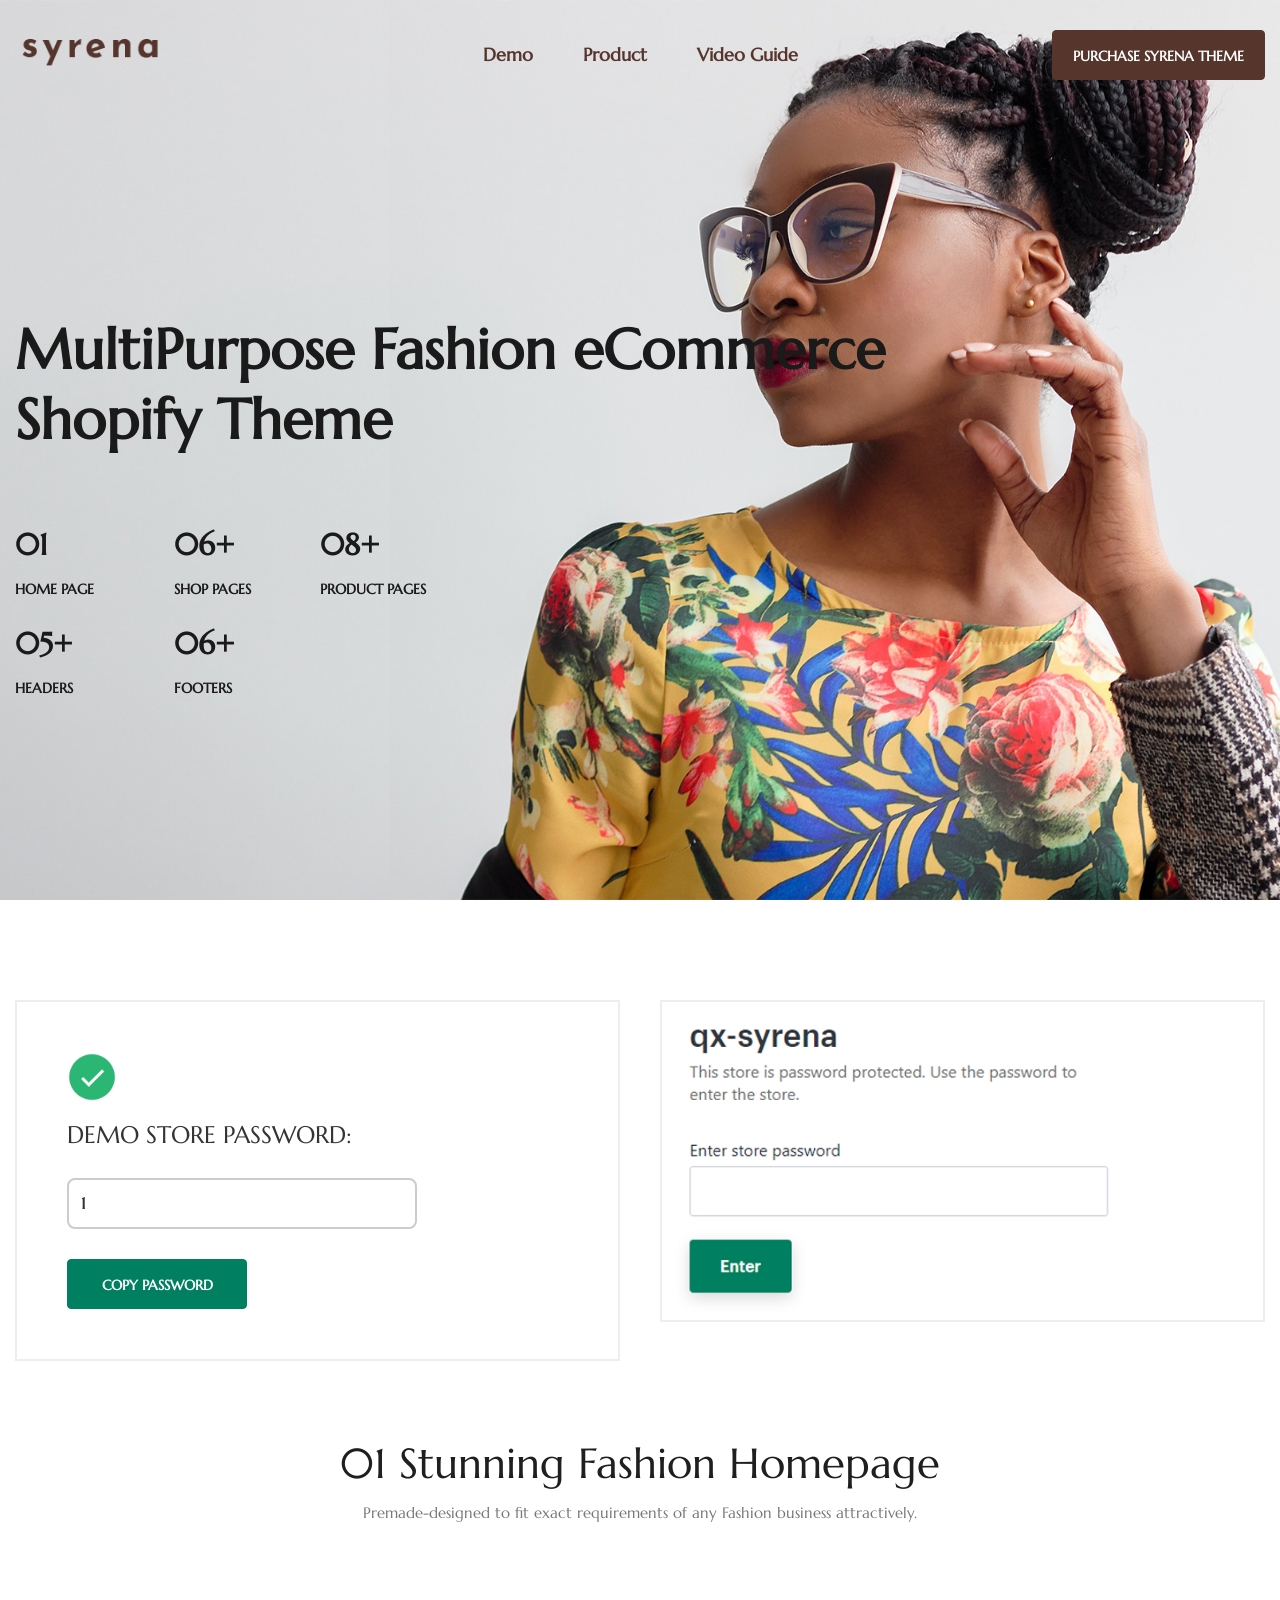
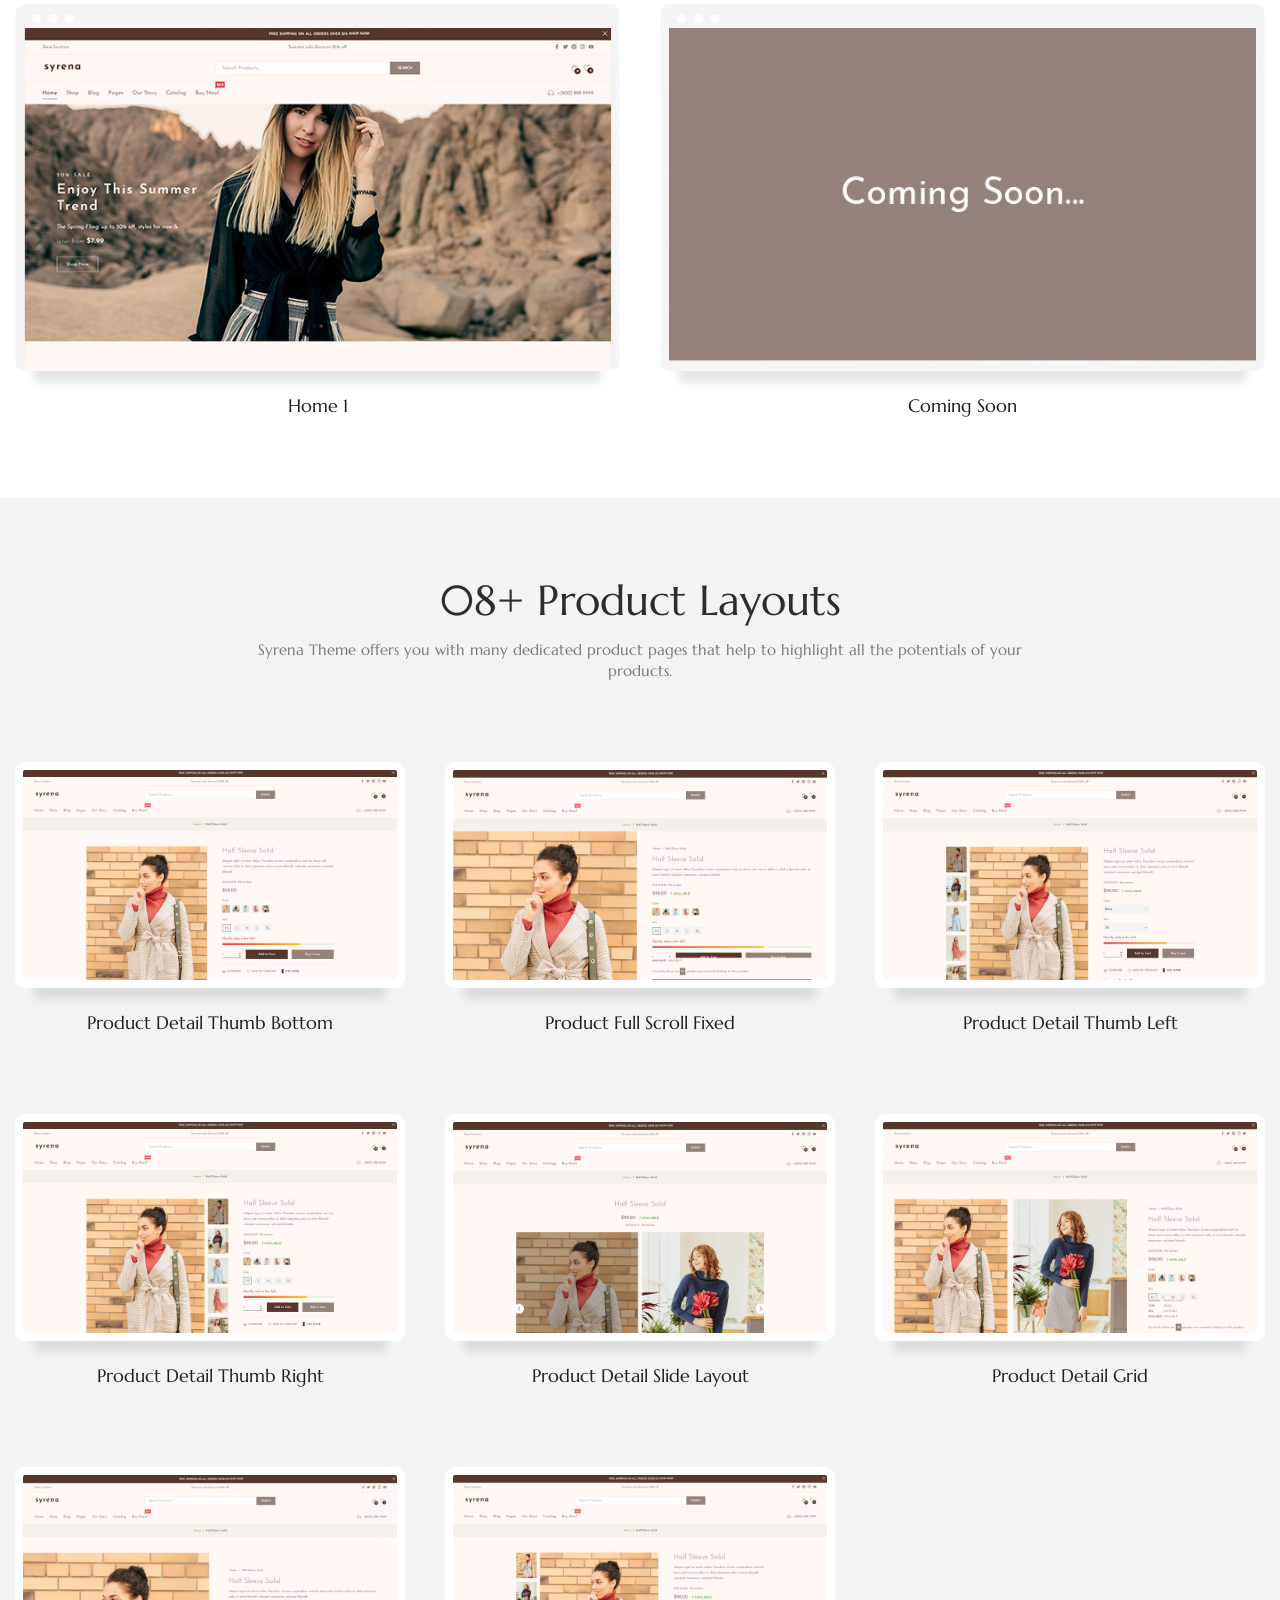
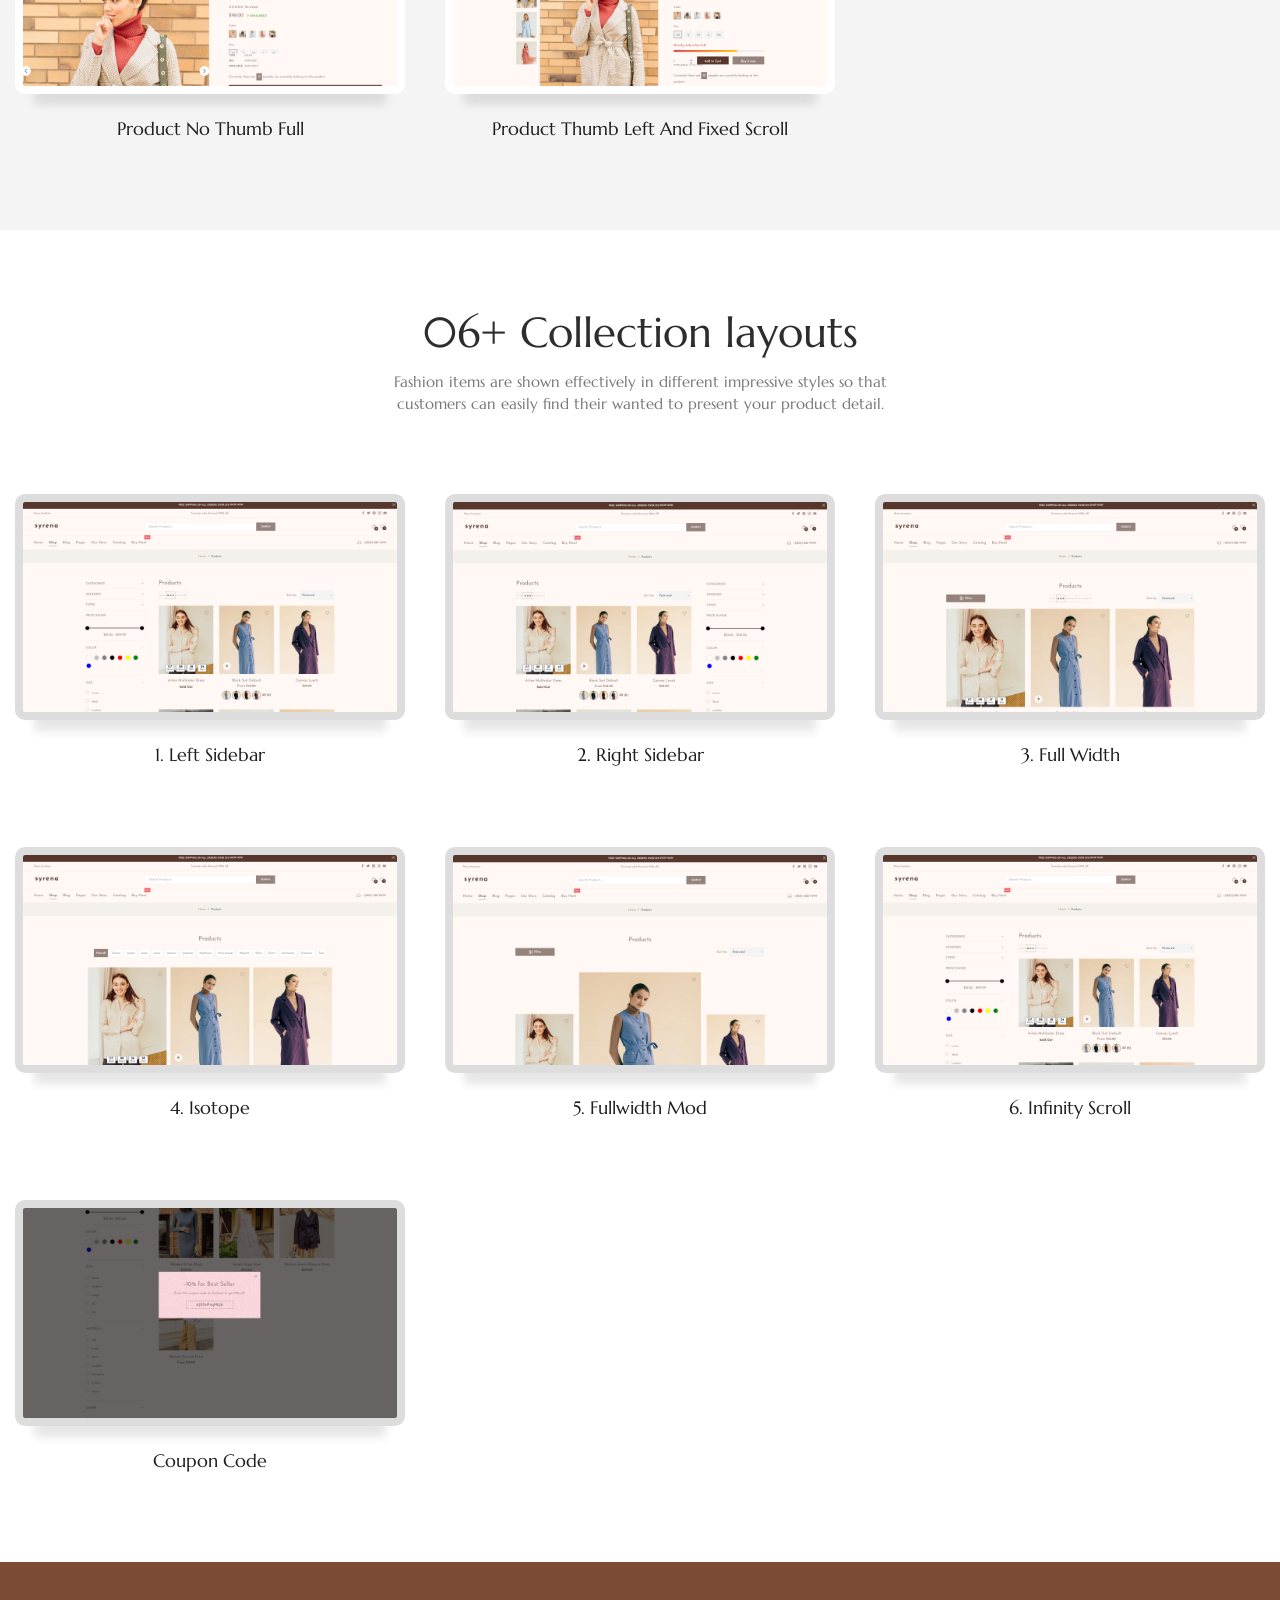
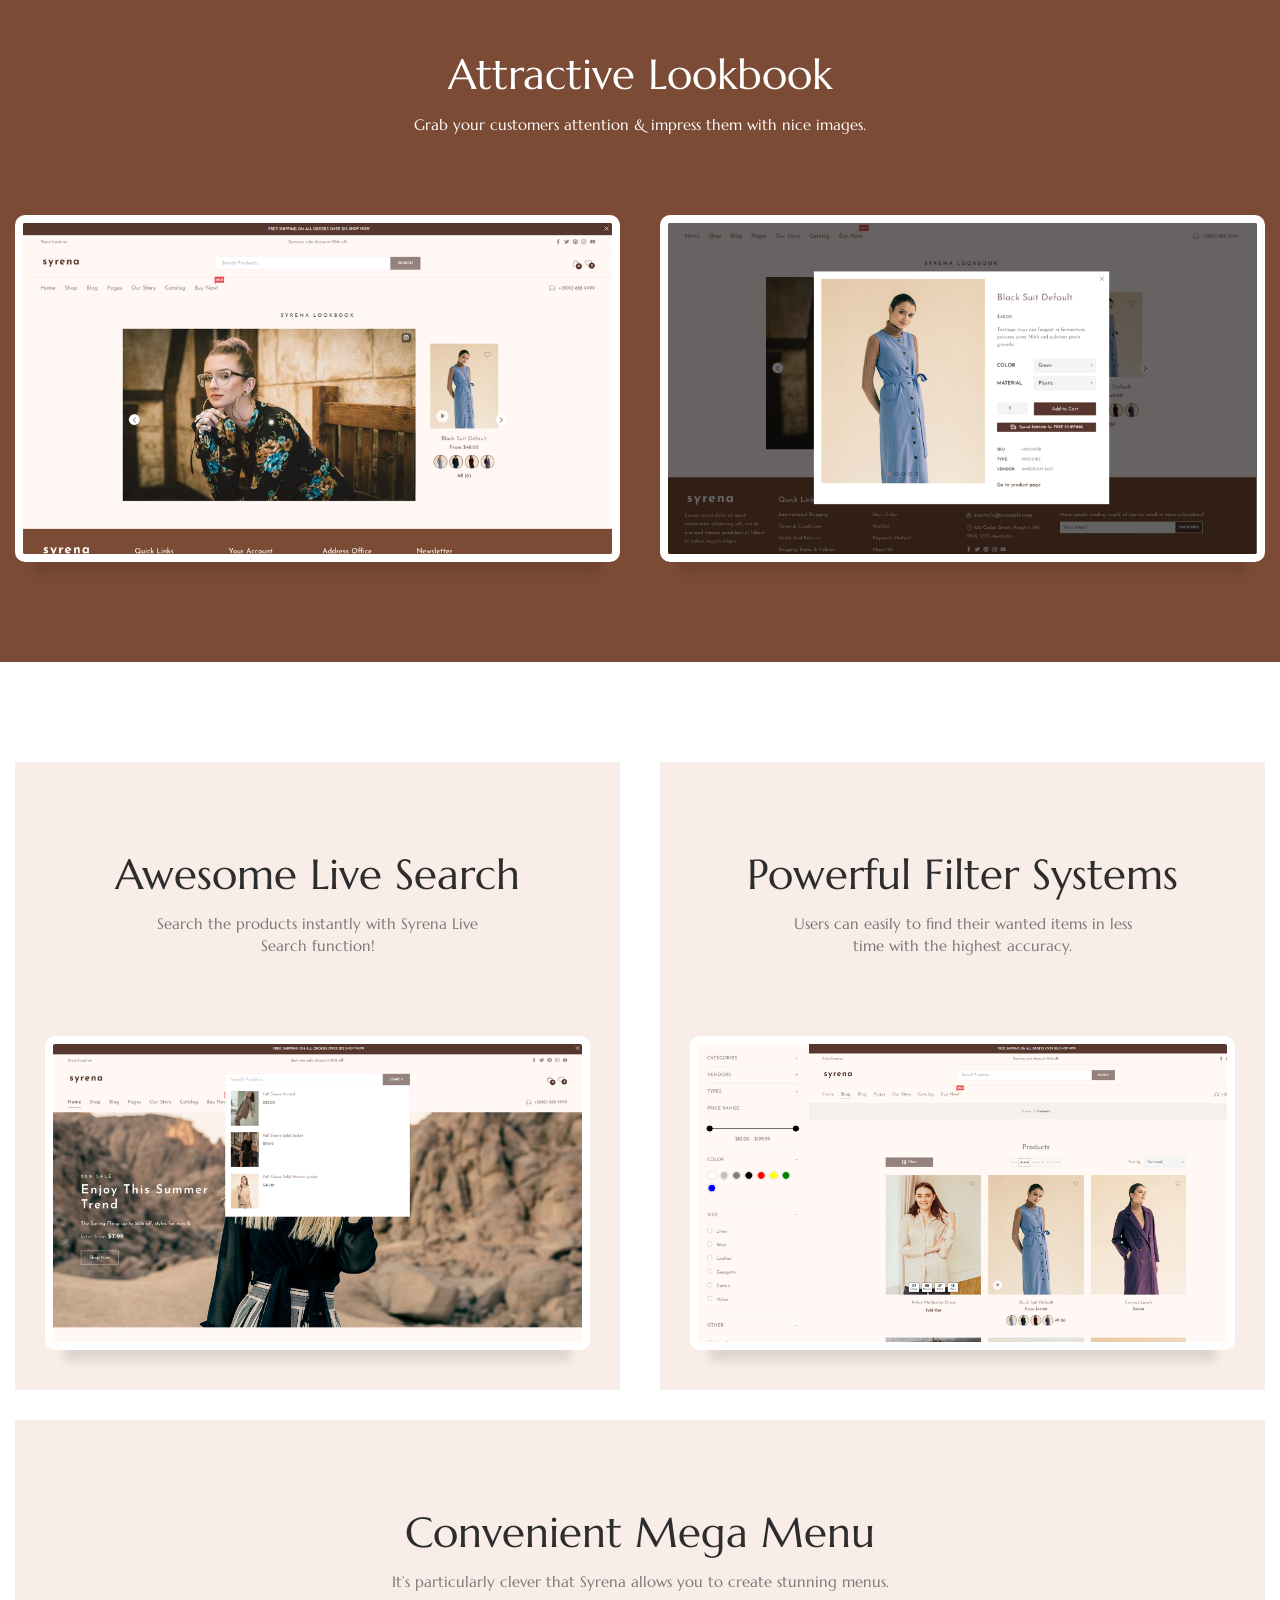
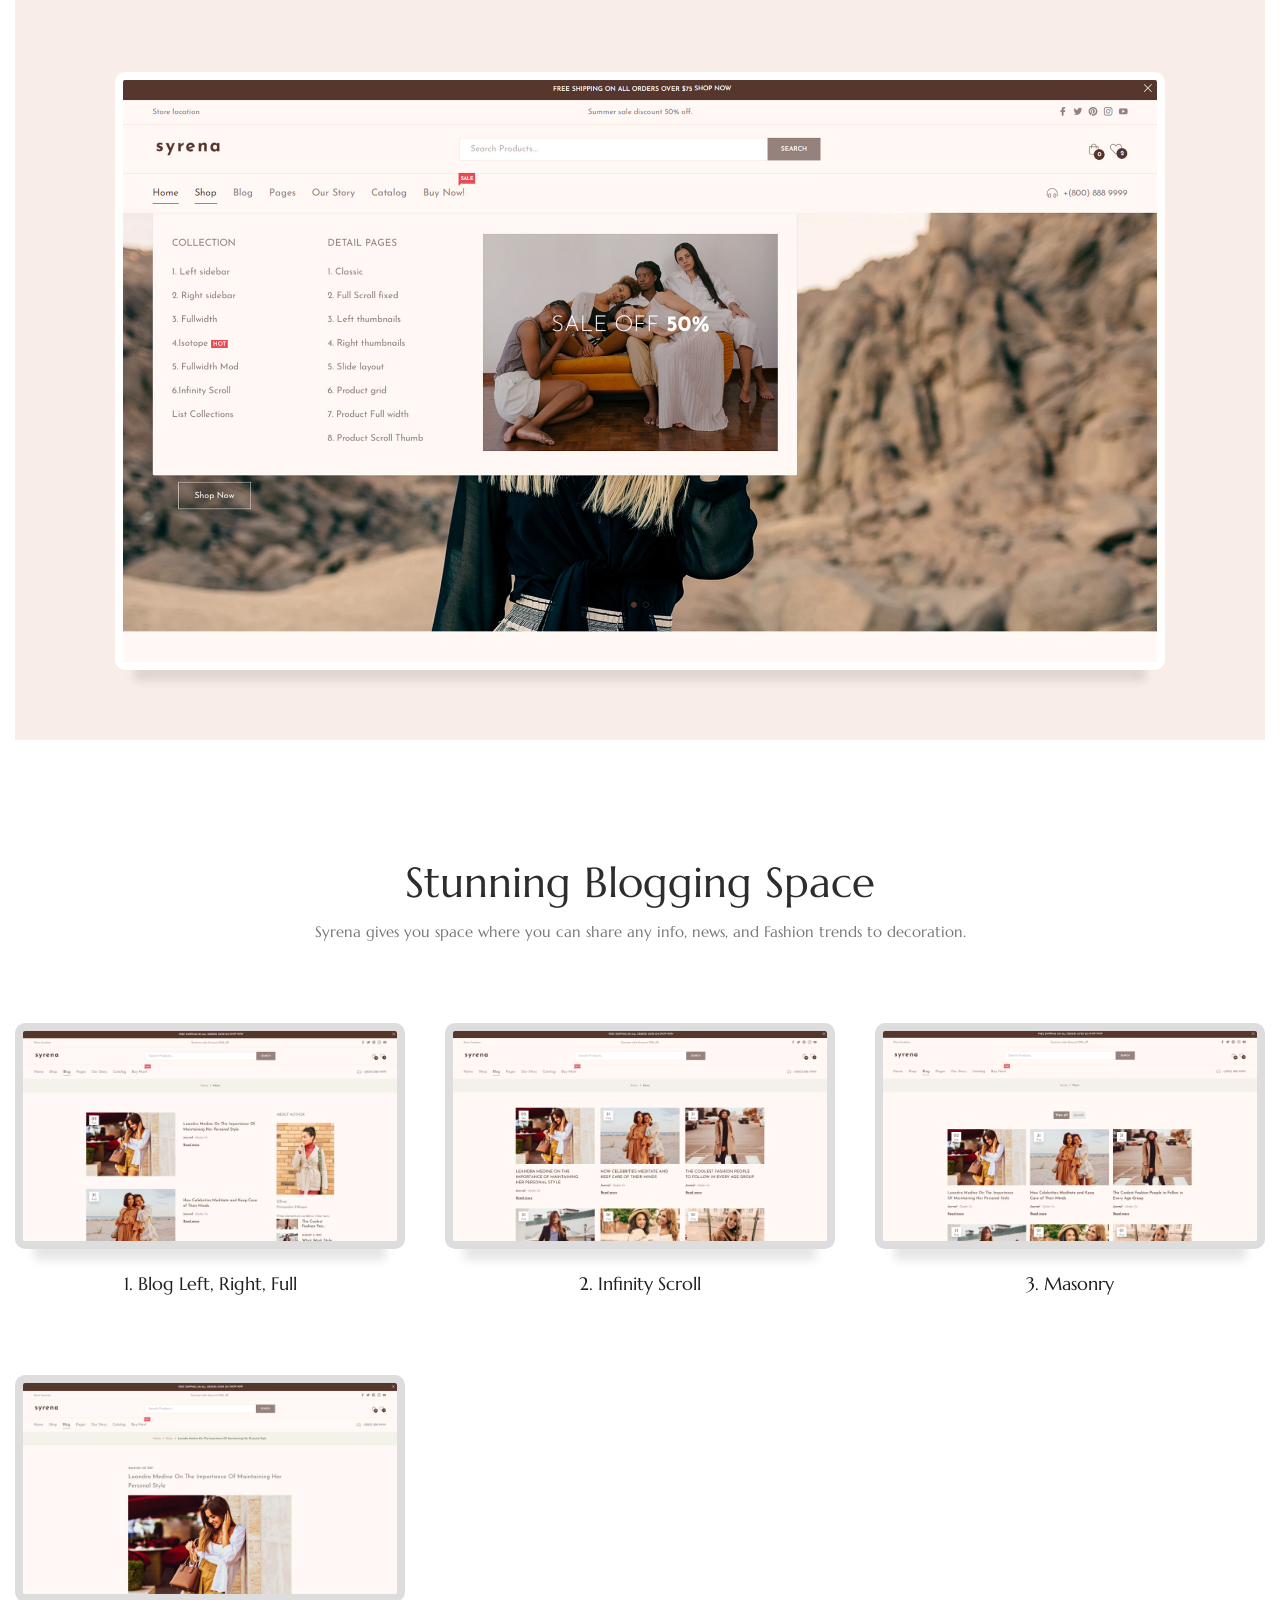
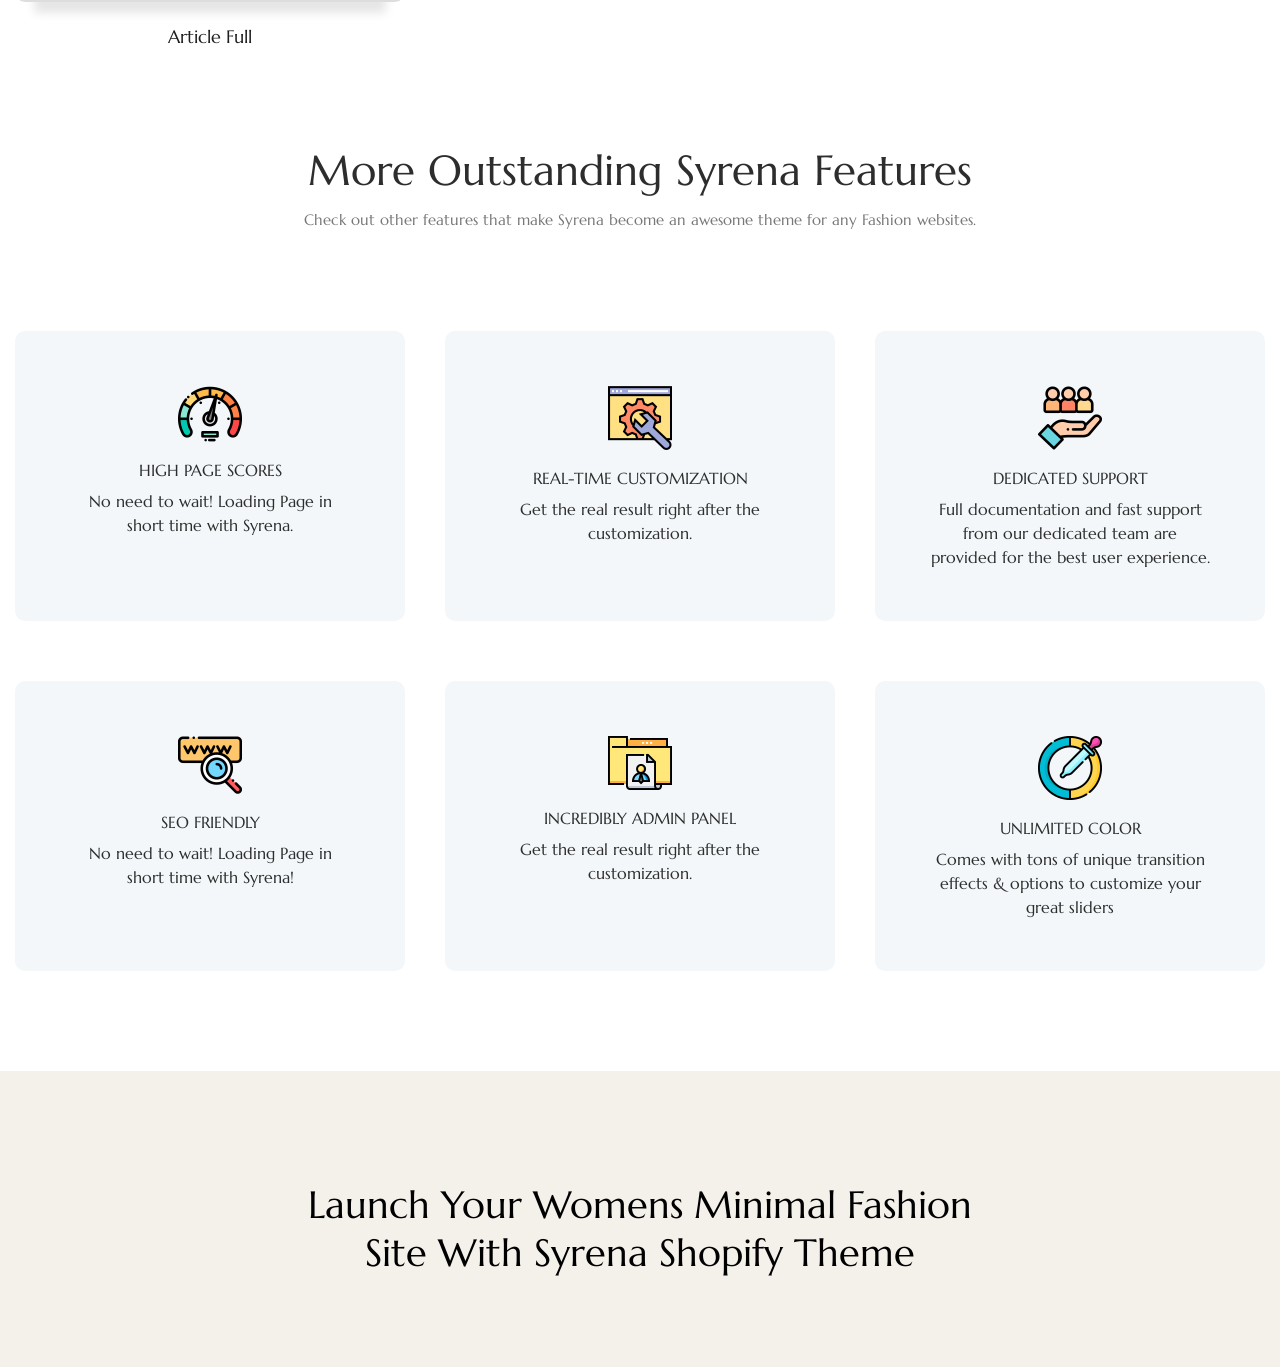
==== commit c3bf5909: "s" ====
--- a/index.html
+++ b/index.html
@@ -54,9 +54,9 @@
 						</nav>
 					</div>
 					<div class="right-topnav col-lg-3 col-md-3 col-sm-12 col-xs-9 col-sp-9">
-						<!-- <div class="btn-purchase" data-aos="fade">
-							<a href="https://1.envato.market/WDqvyJ" class="btn btn-outline" title="Purchase">Purchase Bedove Theme</a>
-						</div> -->
+						<div class="btn-purchase" data-aos="fade">
+							<a href="https://1.envato.market/9WJ4Z5" class="btn btn-outline" title="Purchase">Purchase Syrena Theme</a>
+						</div>
 					</div>
 				</div>
 			</div>
--- a/access/css/style.css
+++ b/access/css/style.css
@@ -61,8 +61,8 @@
     transition: all 0.3s ease 0s;
 }
 .btn-outline {
-	background: #193a43;
-    border-color:#193a43;
+	background: #56362c;
+    border-color:#56362c;
     text-transform: uppercase;
     font-size: 14px;
 	border-radius: 0;
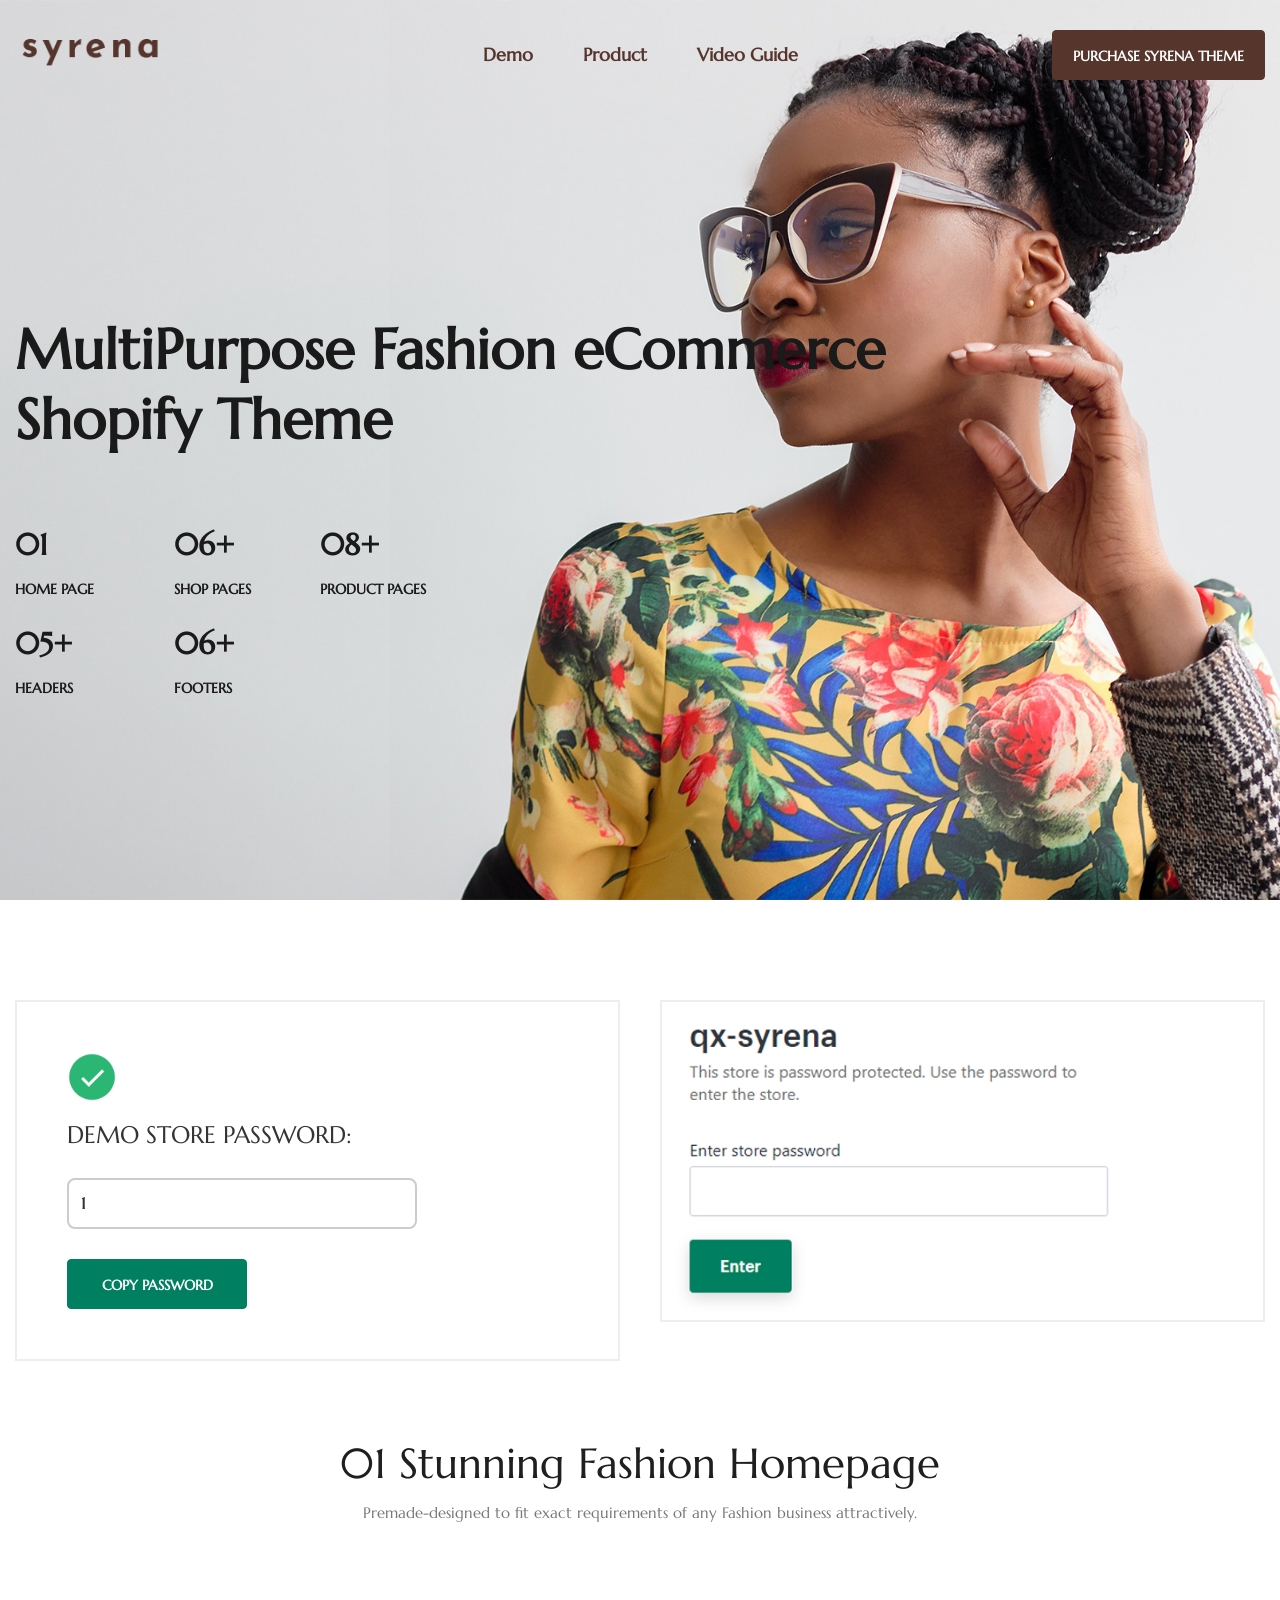
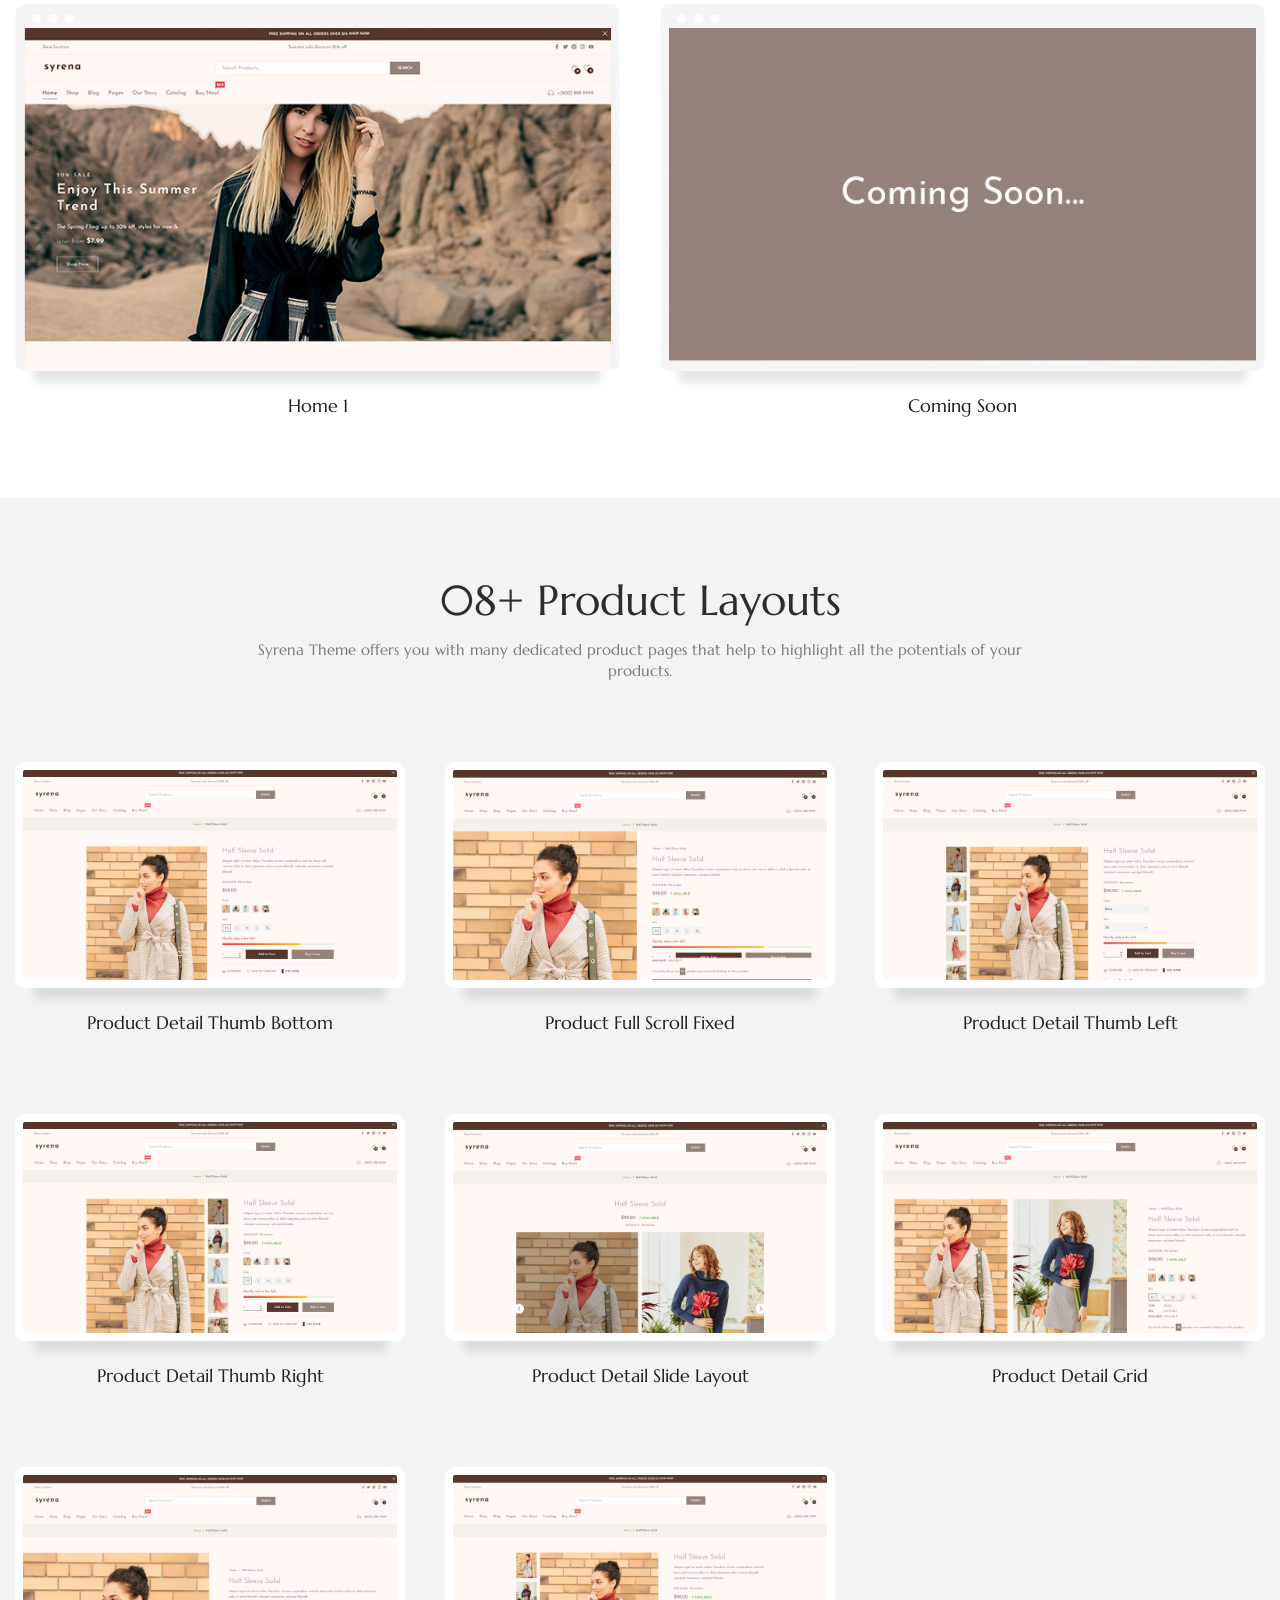
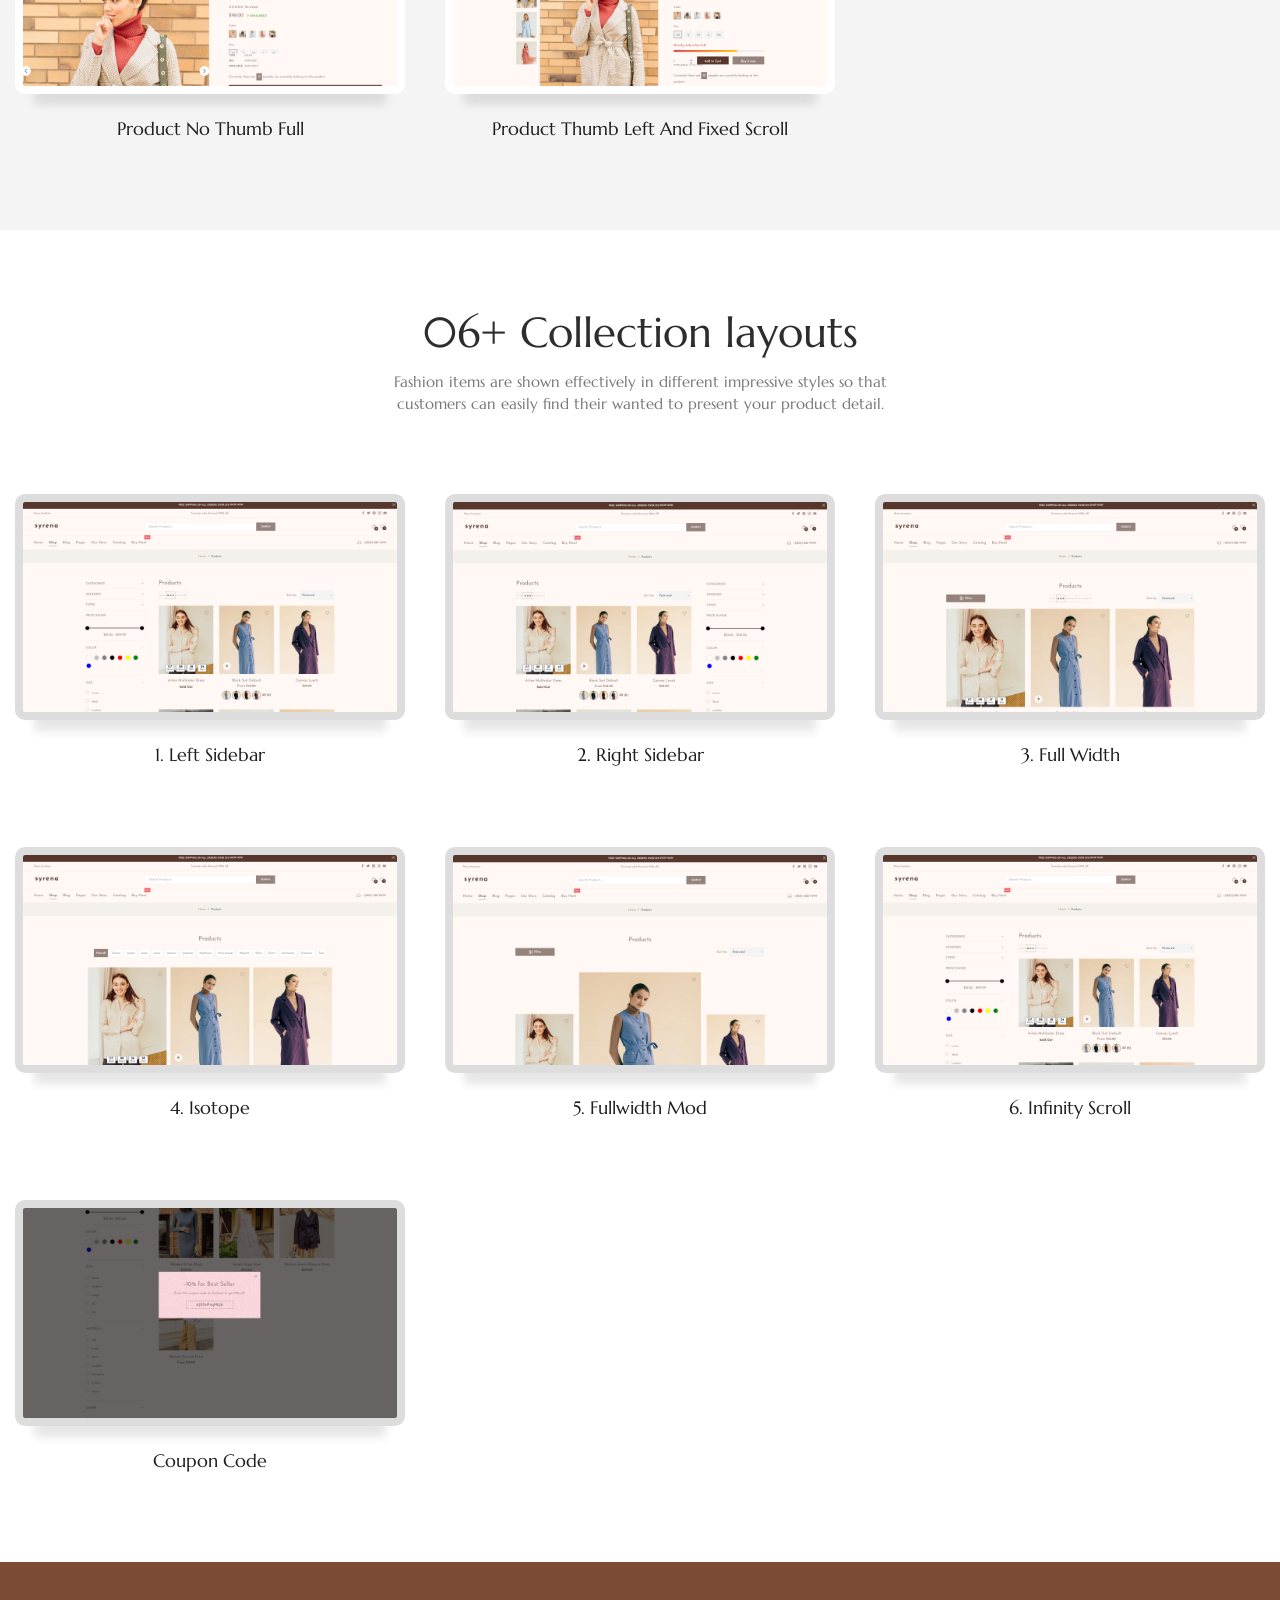
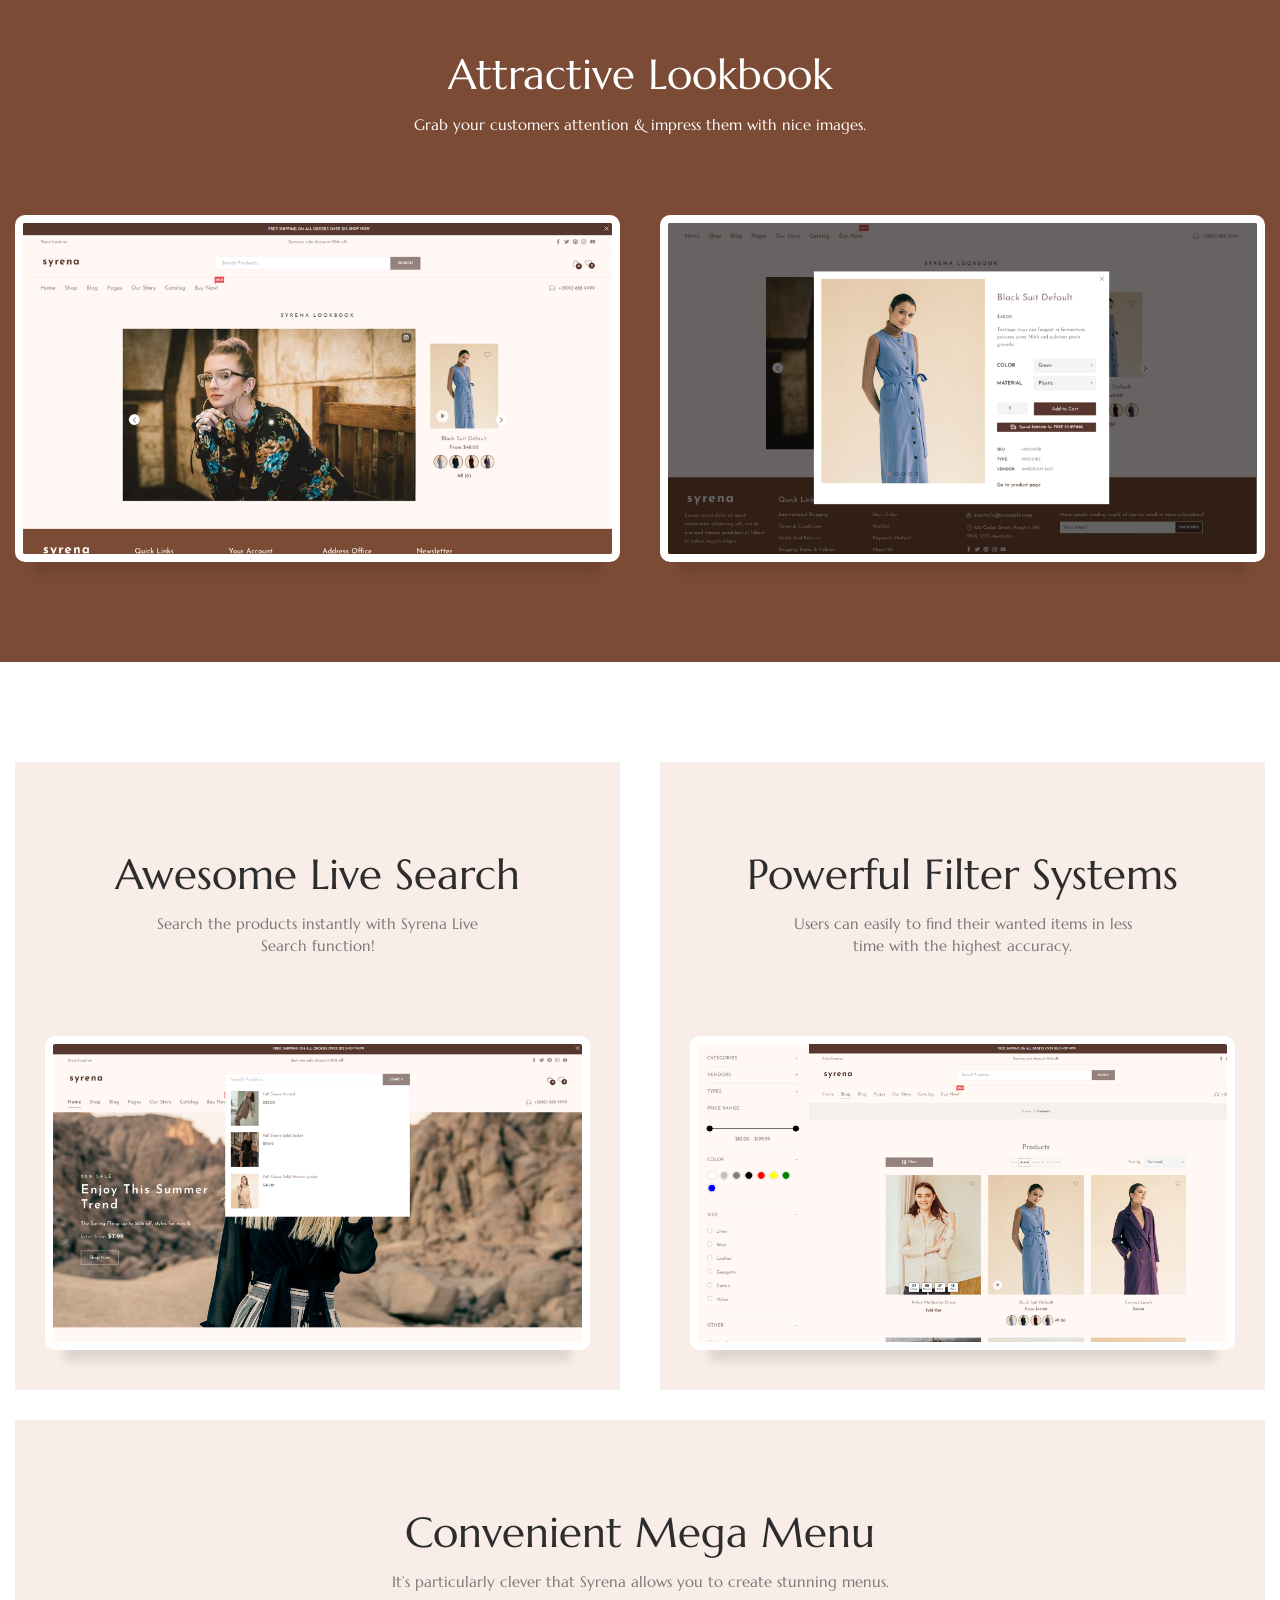
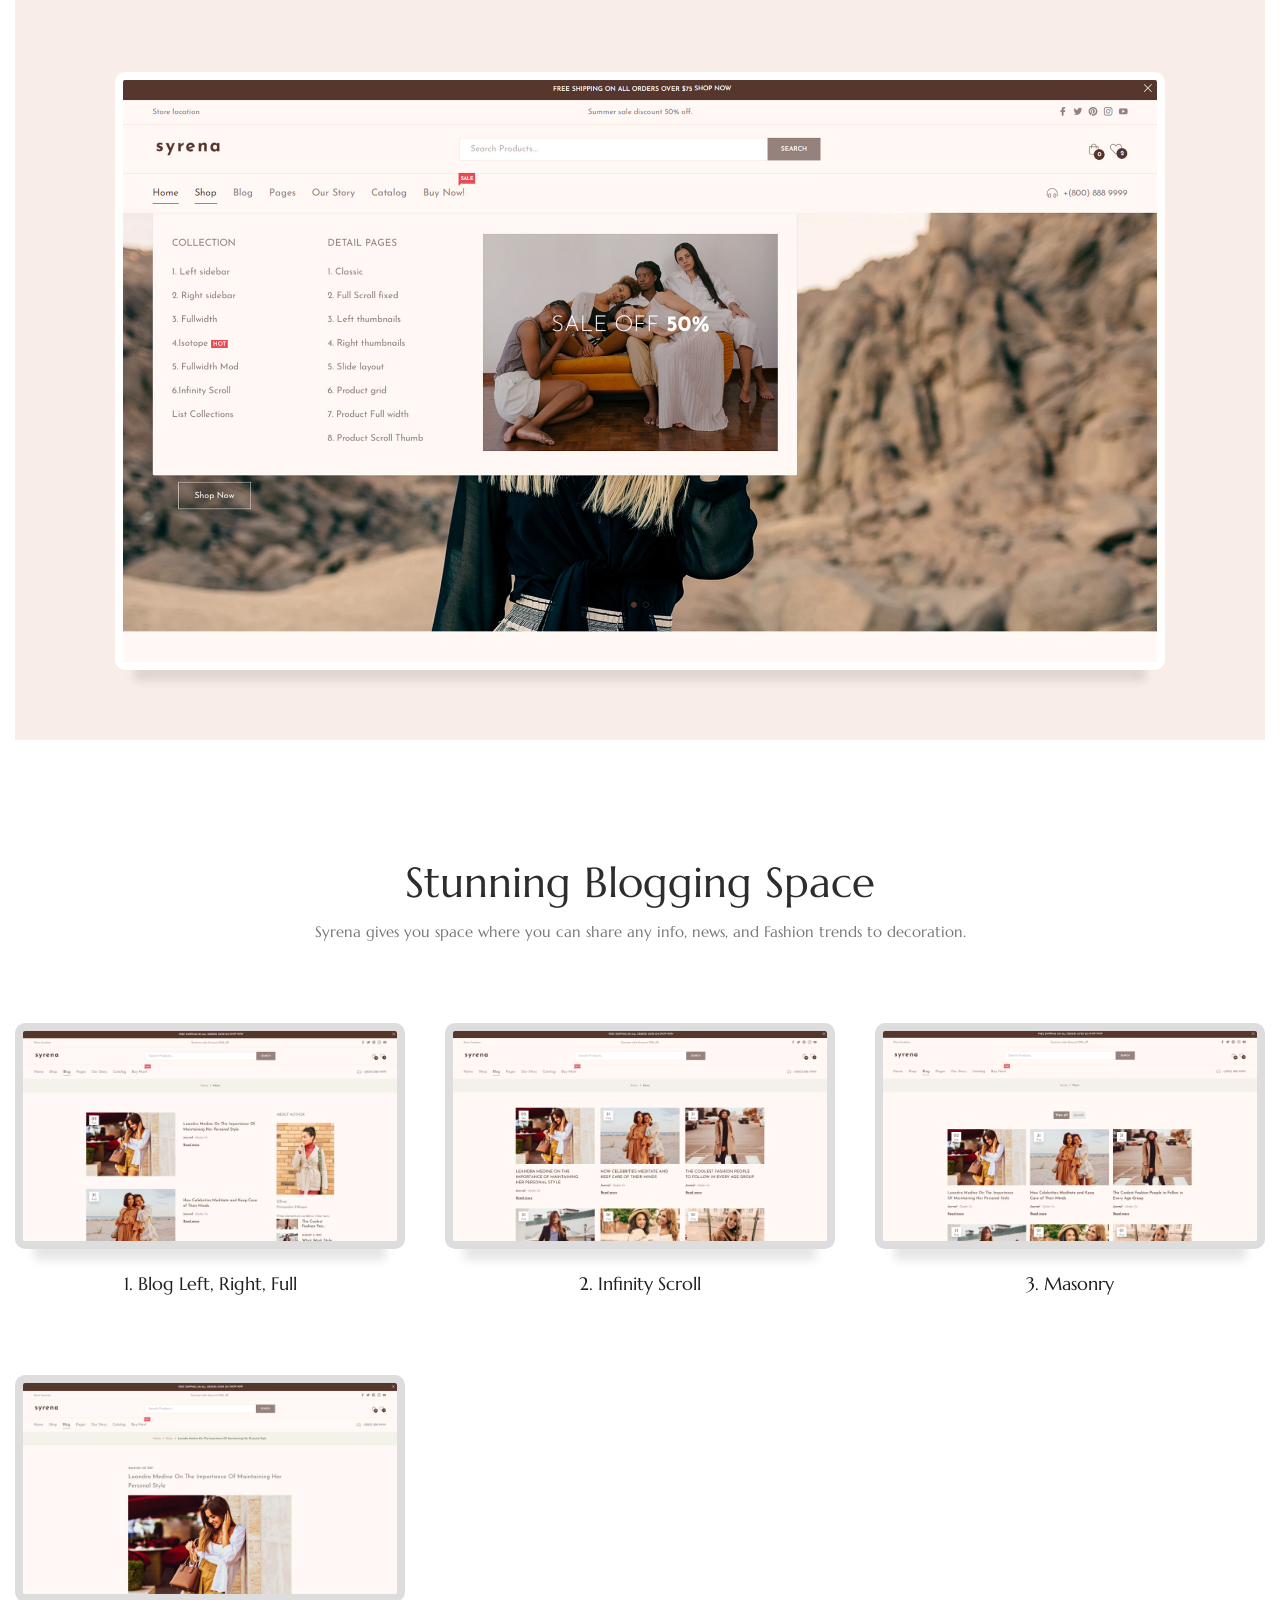
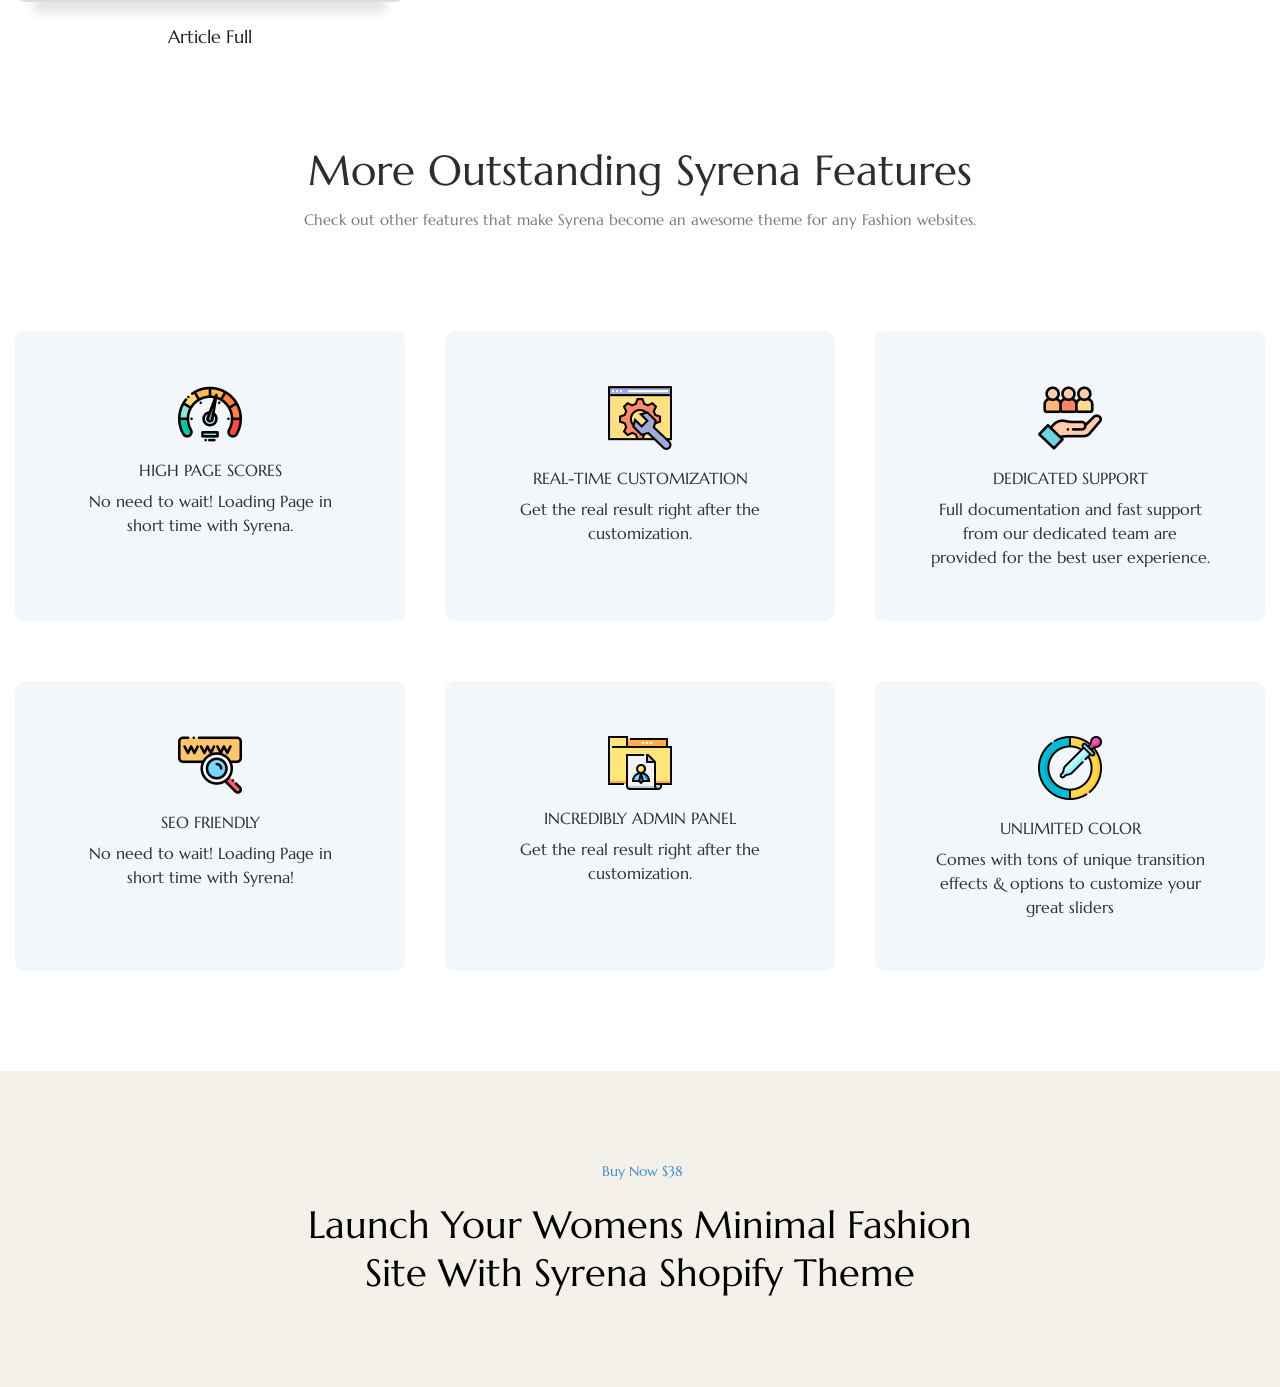
==== commit 9f2e7630: "s" ====
--- a/index.html
+++ b/index.html
@@ -423,6 +423,14 @@
 			</div>
 		</section>
 		<div class="footer-link">
+			<a href="https://1.envato.market/9WJ4Z5" class="purchase-btn" target="_blank">
+				<span class="icon">
+					<img src="../access/img/envato.png" alt="">
+				</span>
+				<span class="buy-now">Buy Now</span> 
+				<span class="price">$38</span>
+				</span>
+			</a>
 			<div class="container">
 				<h2 class="text-footer">Launch Your Womens Minimal Fashion<br> Site With Syrena Shopify Theme</h2>
 			</div>
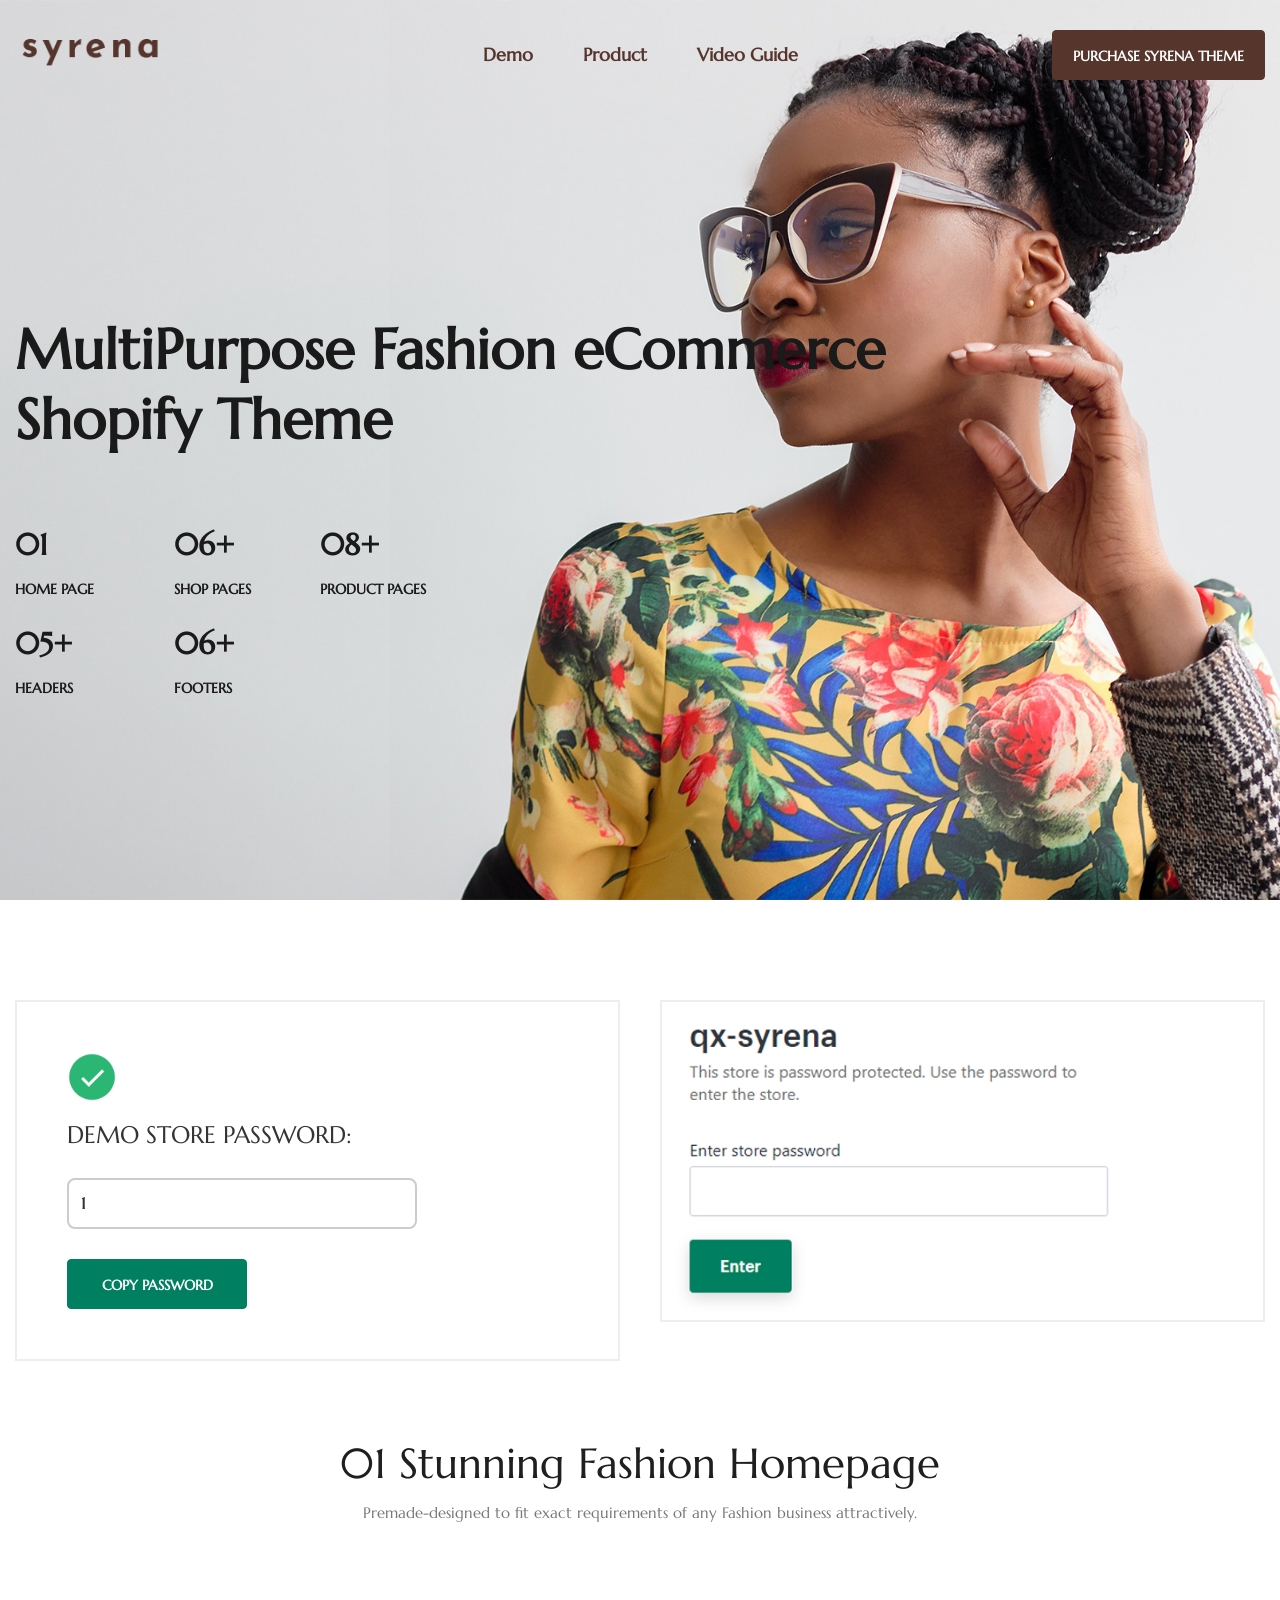
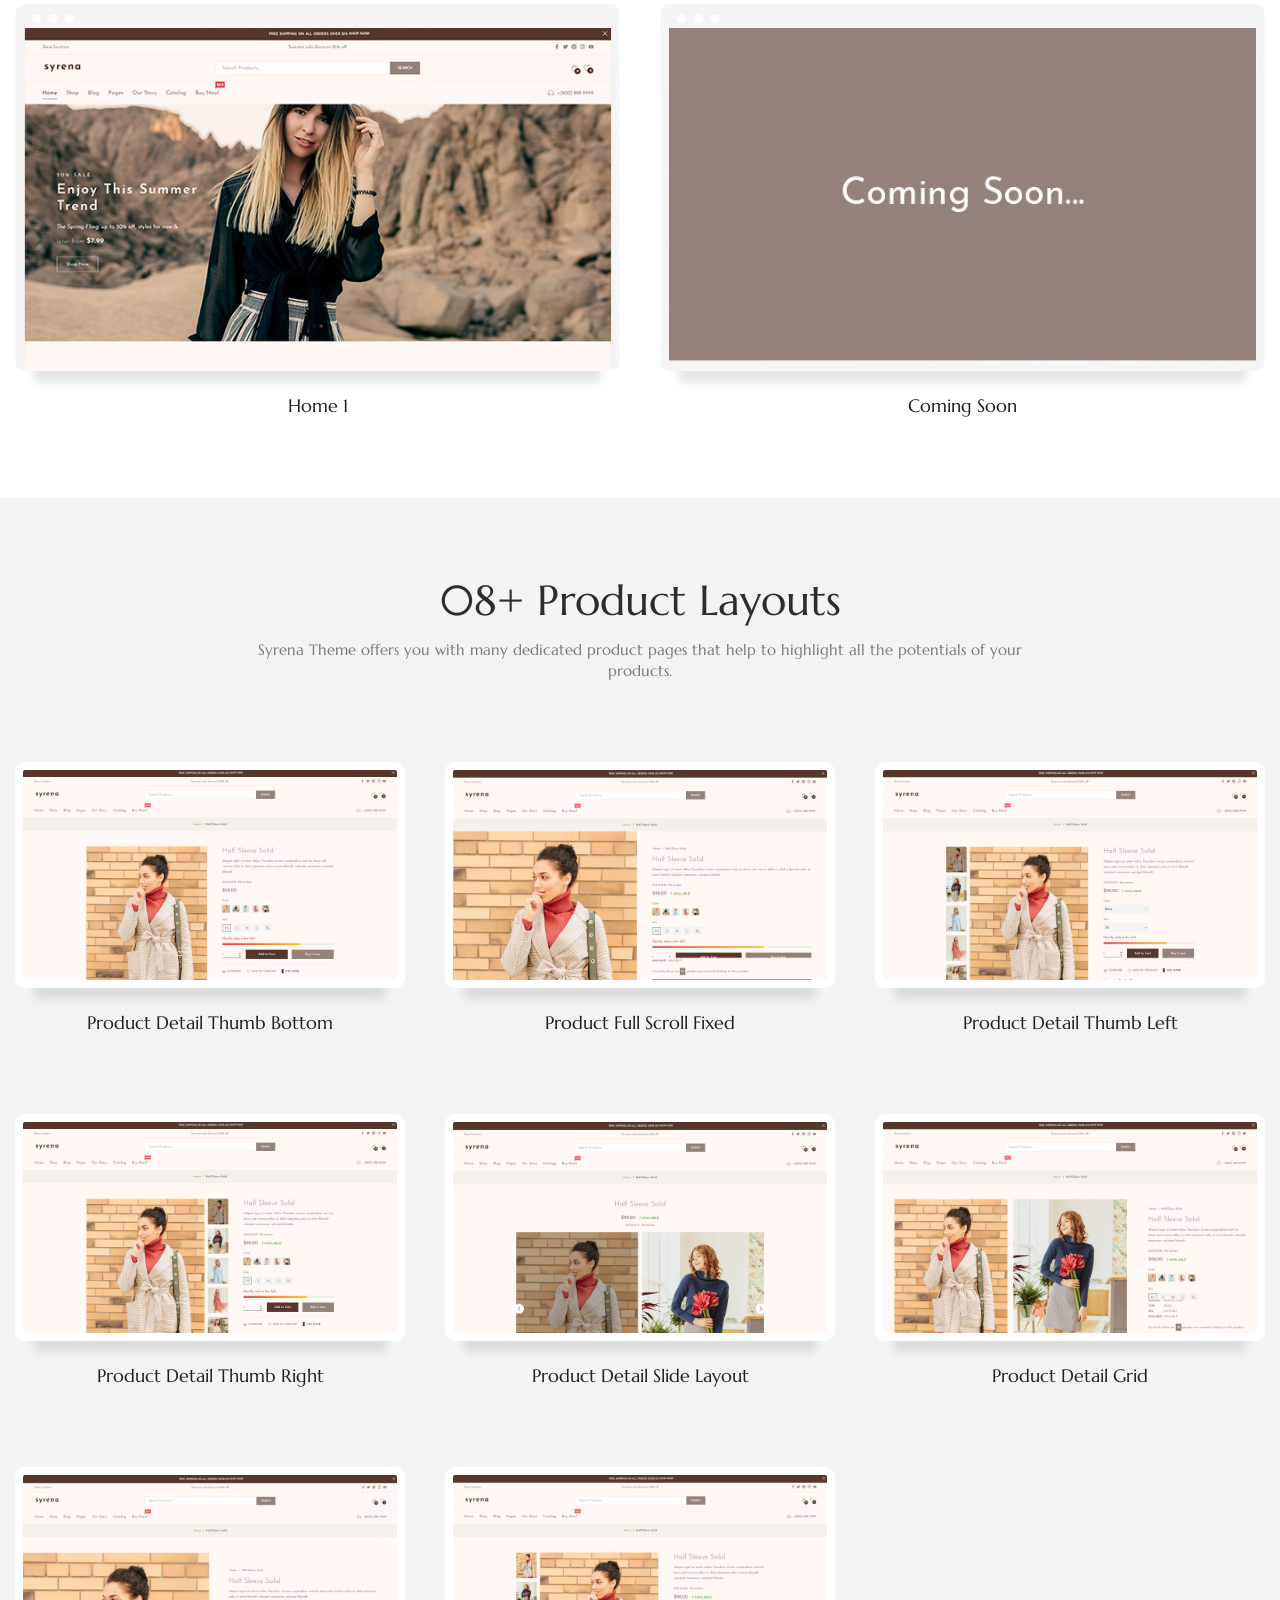
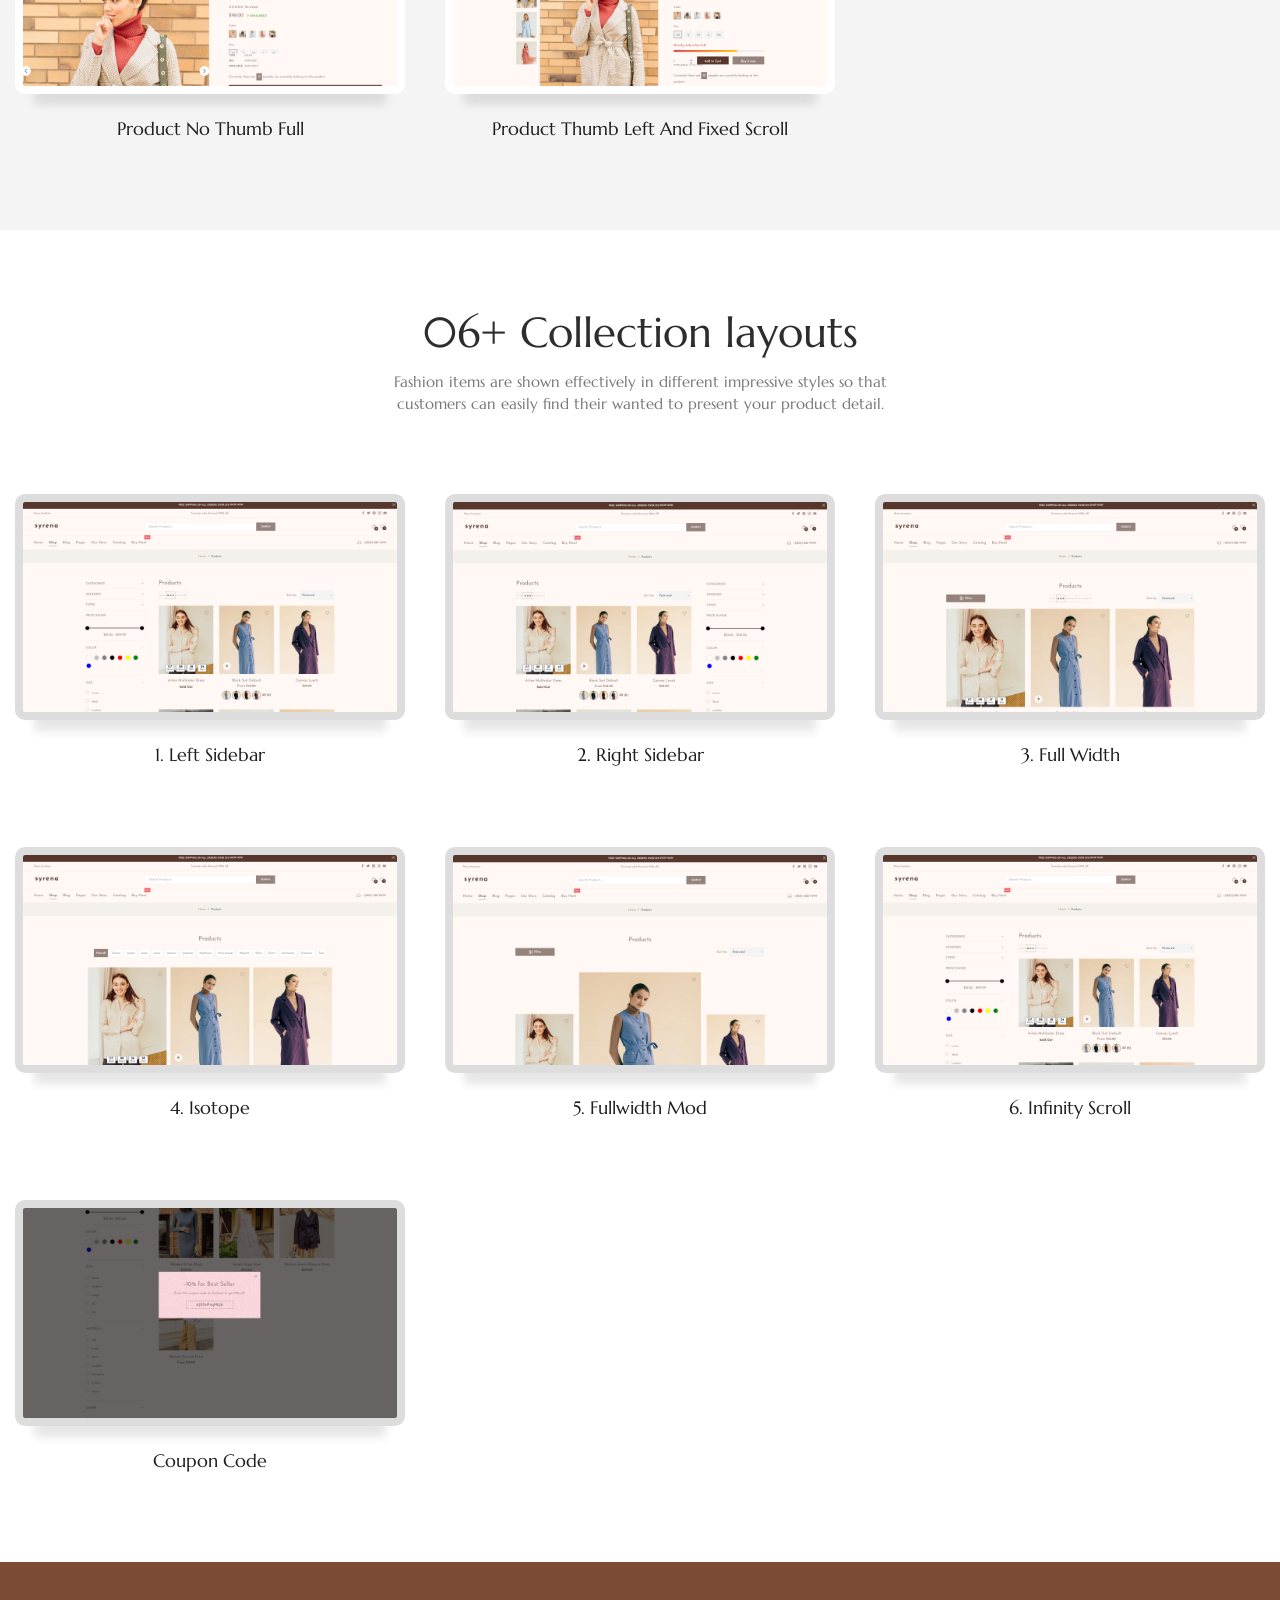
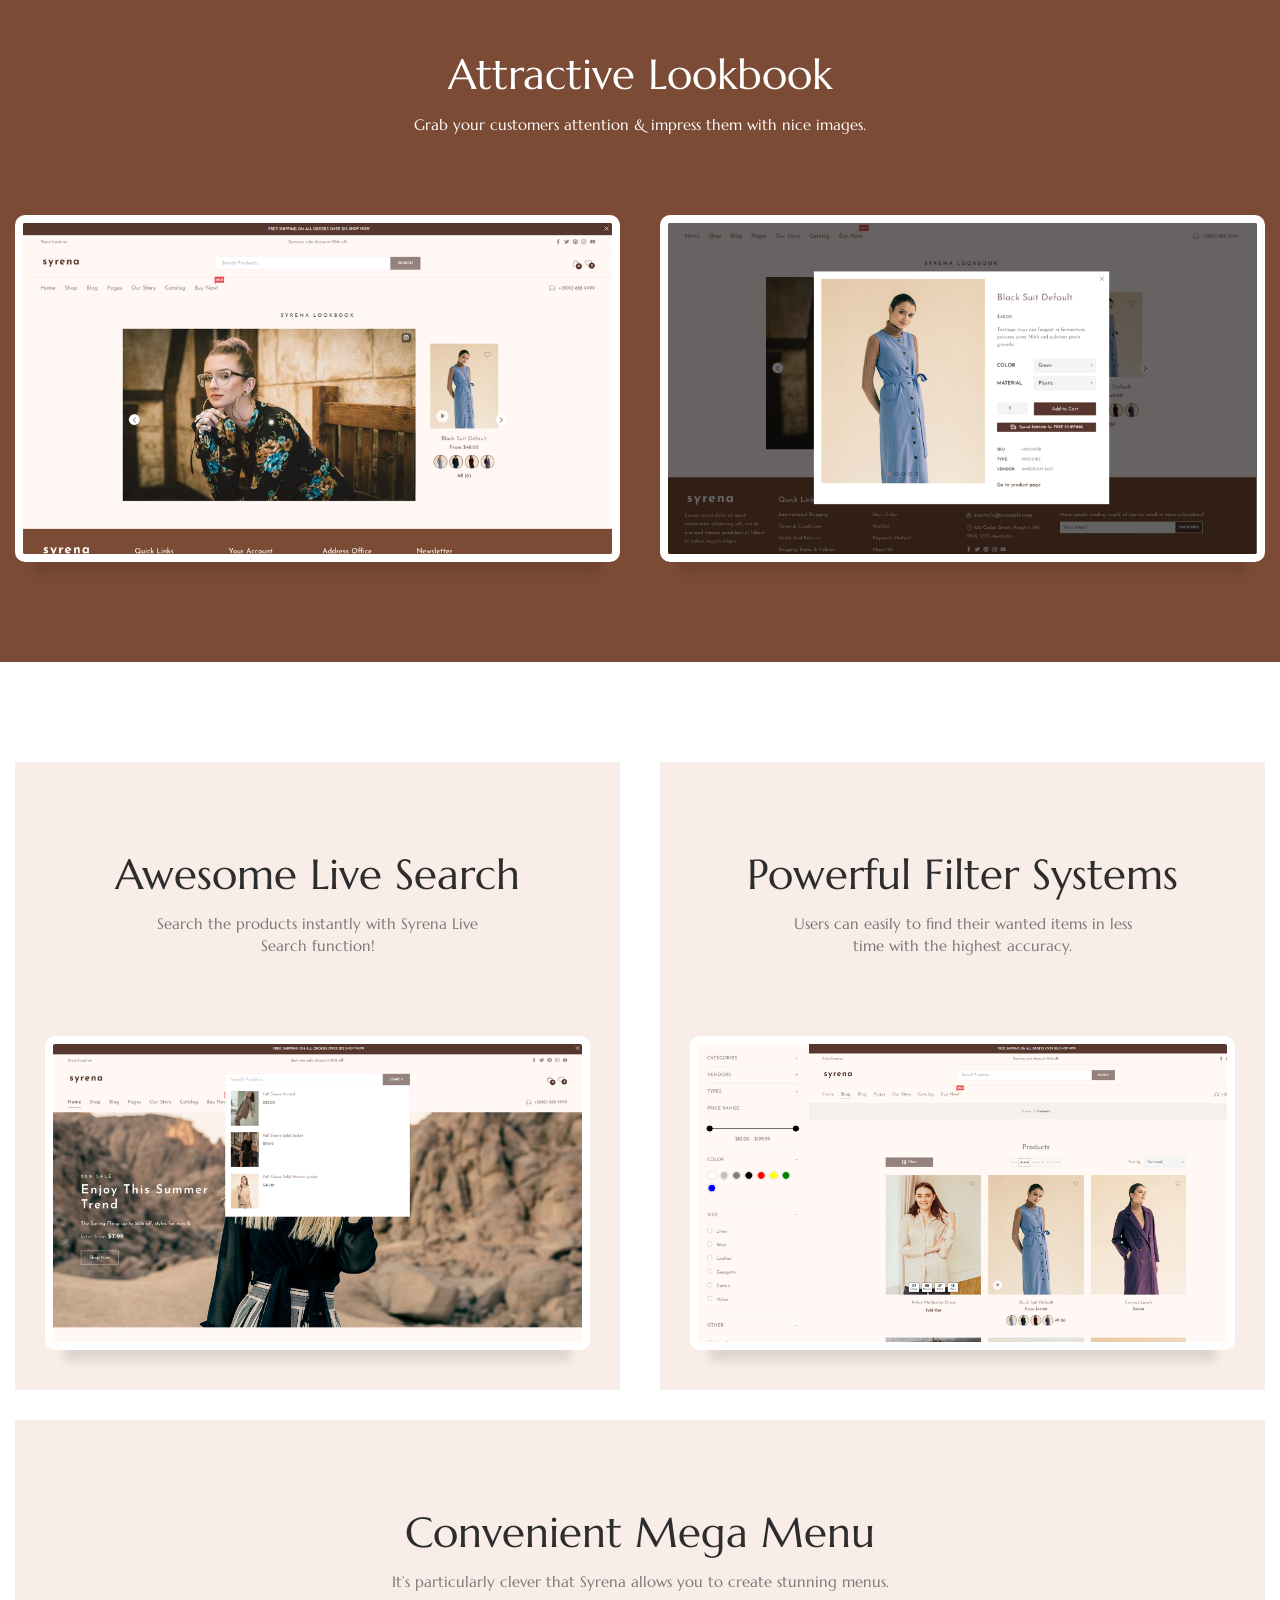
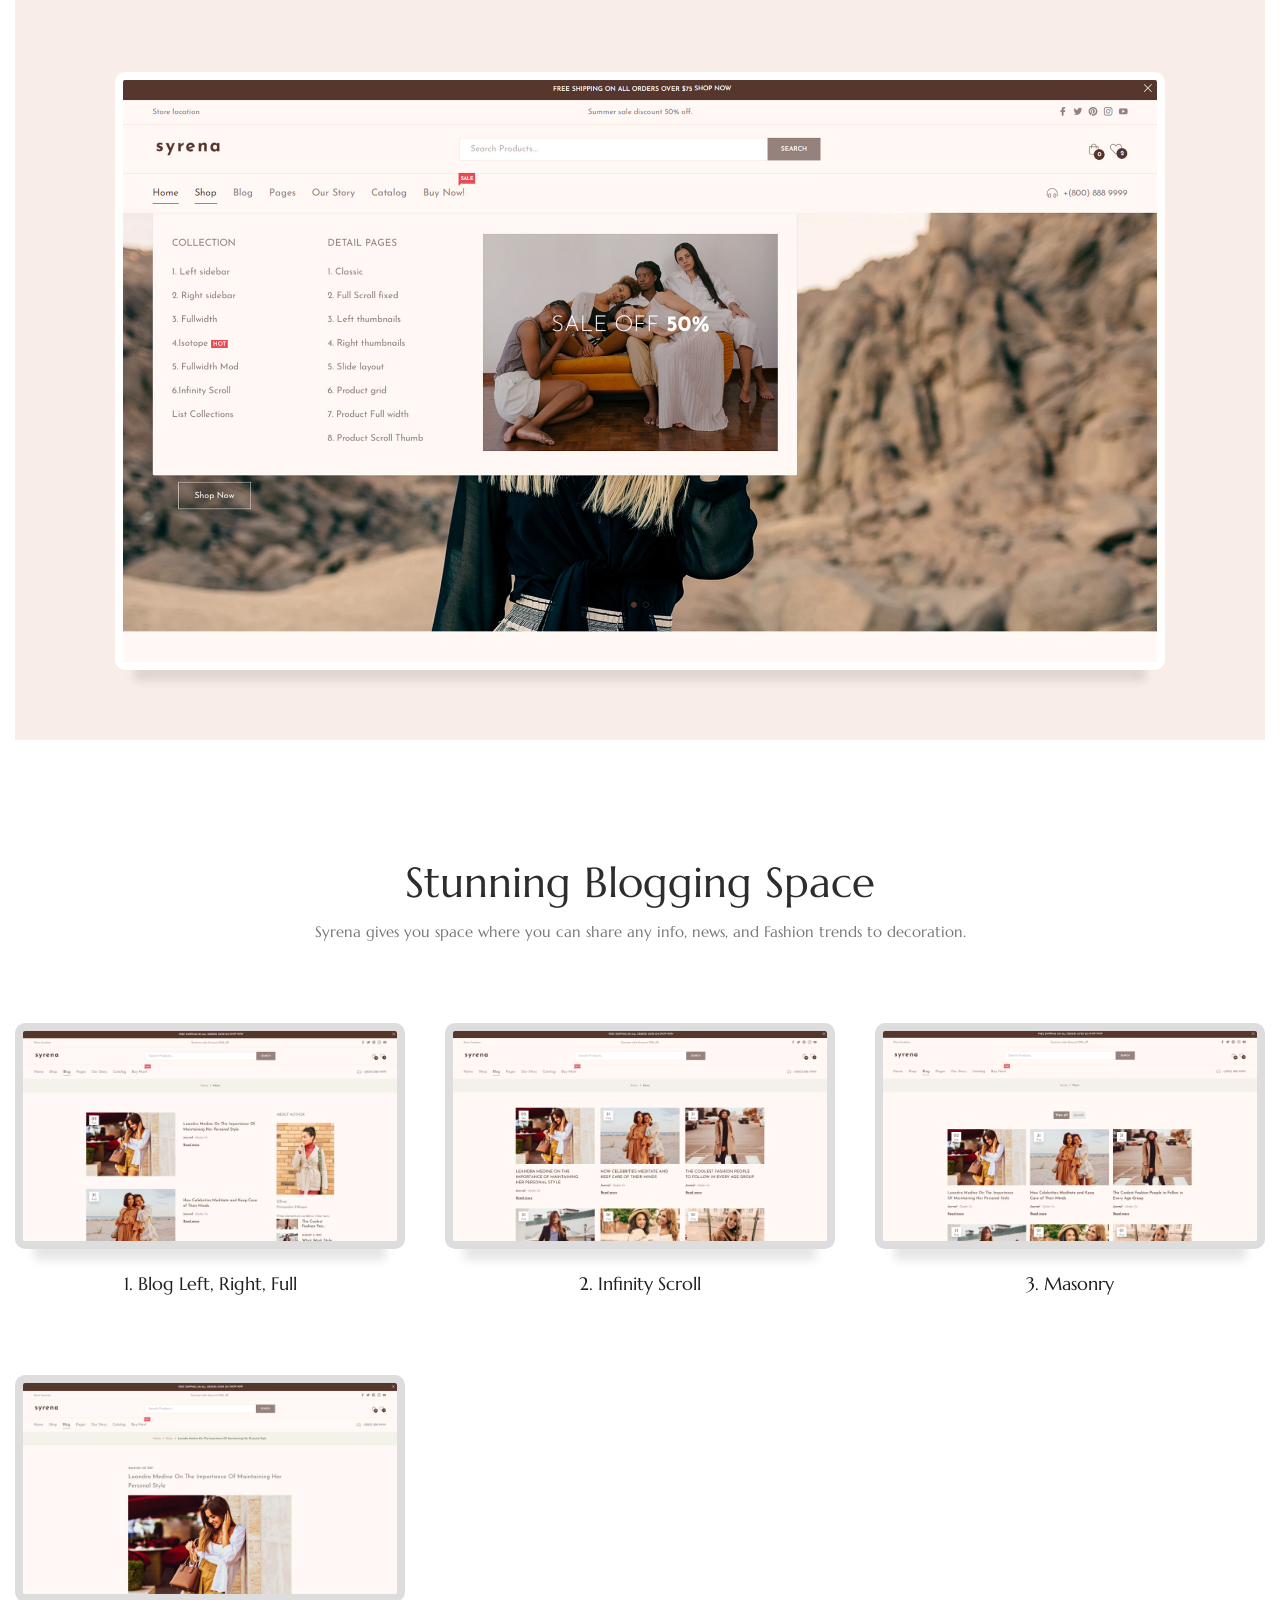
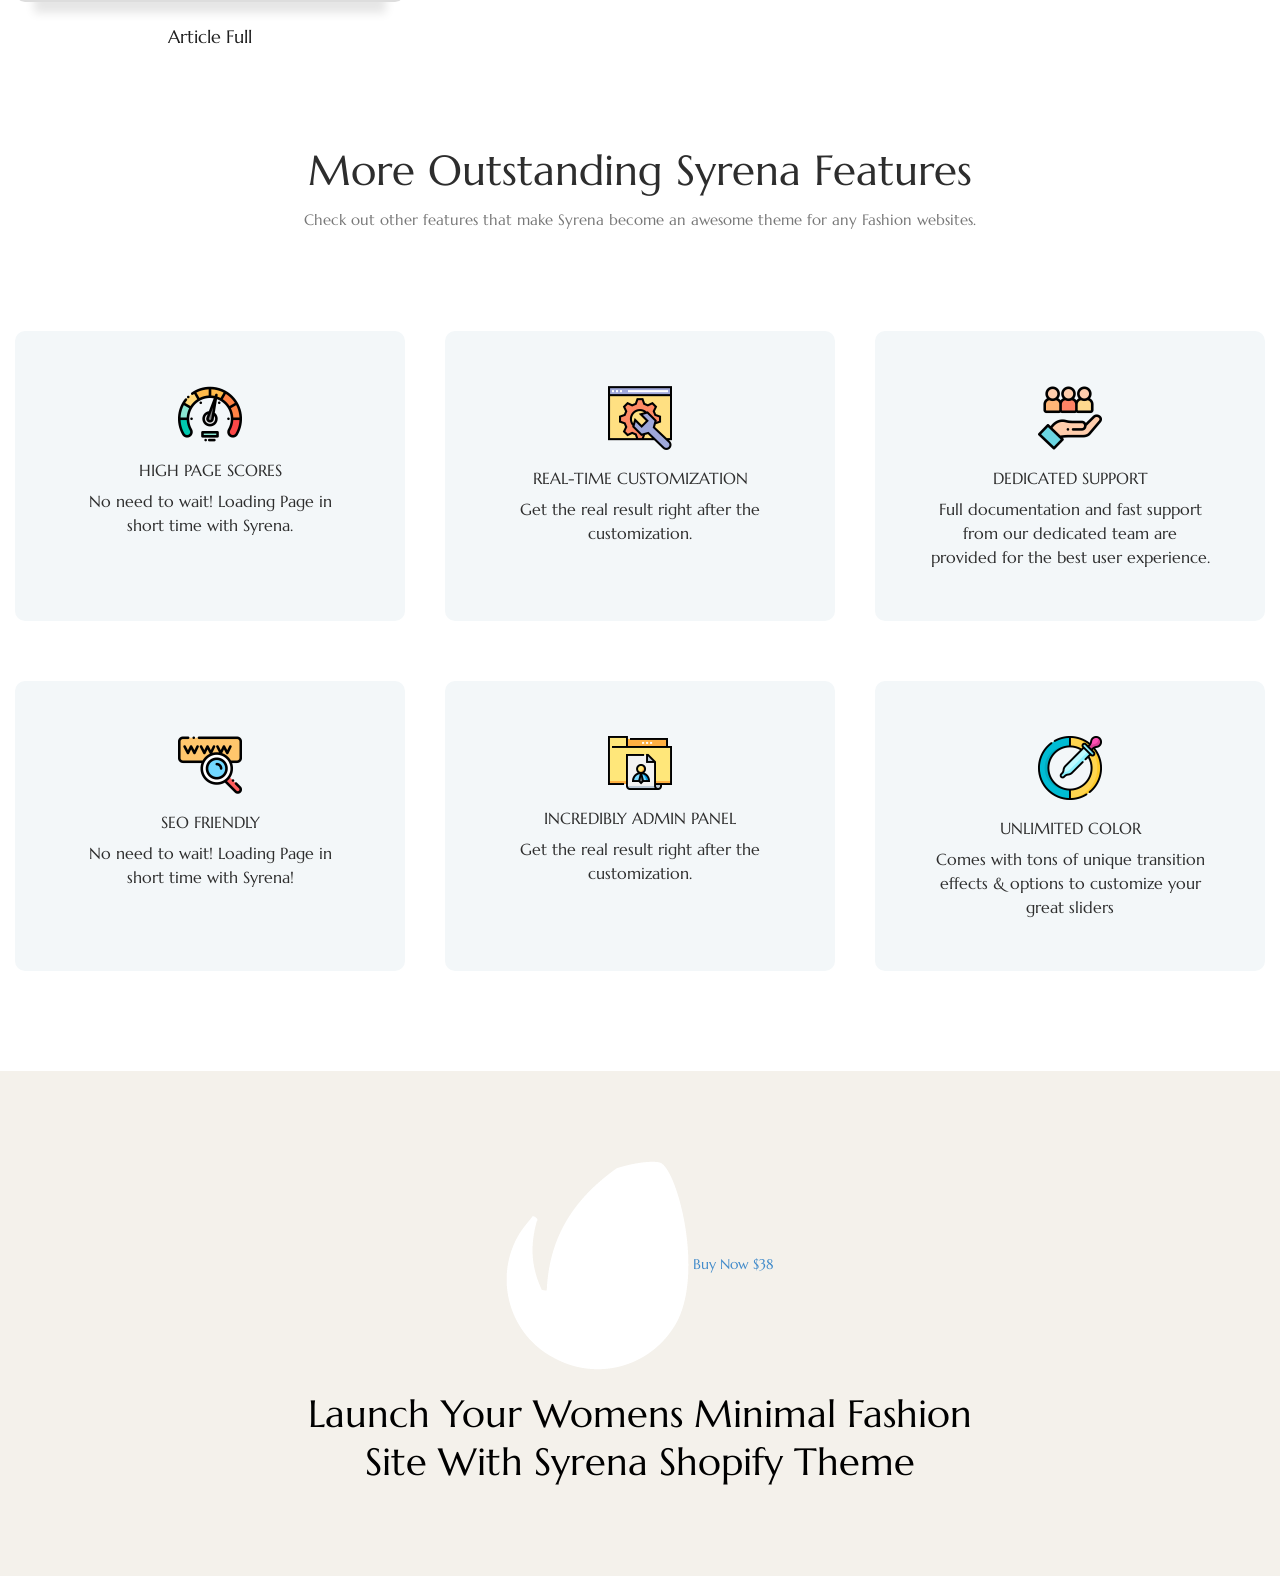
==== commit 0257a611: "s" ====
--- a/index.html
+++ b/index.html
@@ -425,7 +425,7 @@
 		<div class="footer-link">
 			<a href="https://1.envato.market/9WJ4Z5" class="purchase-btn" target="_blank">
 				<span class="icon">
-					<img src="../access/img/envato.png" alt="">
+					<img src="images/envato.png" alt="">
 				</span>
 				<span class="buy-now">Buy Now</span> 
 				<span class="price">$38</span>
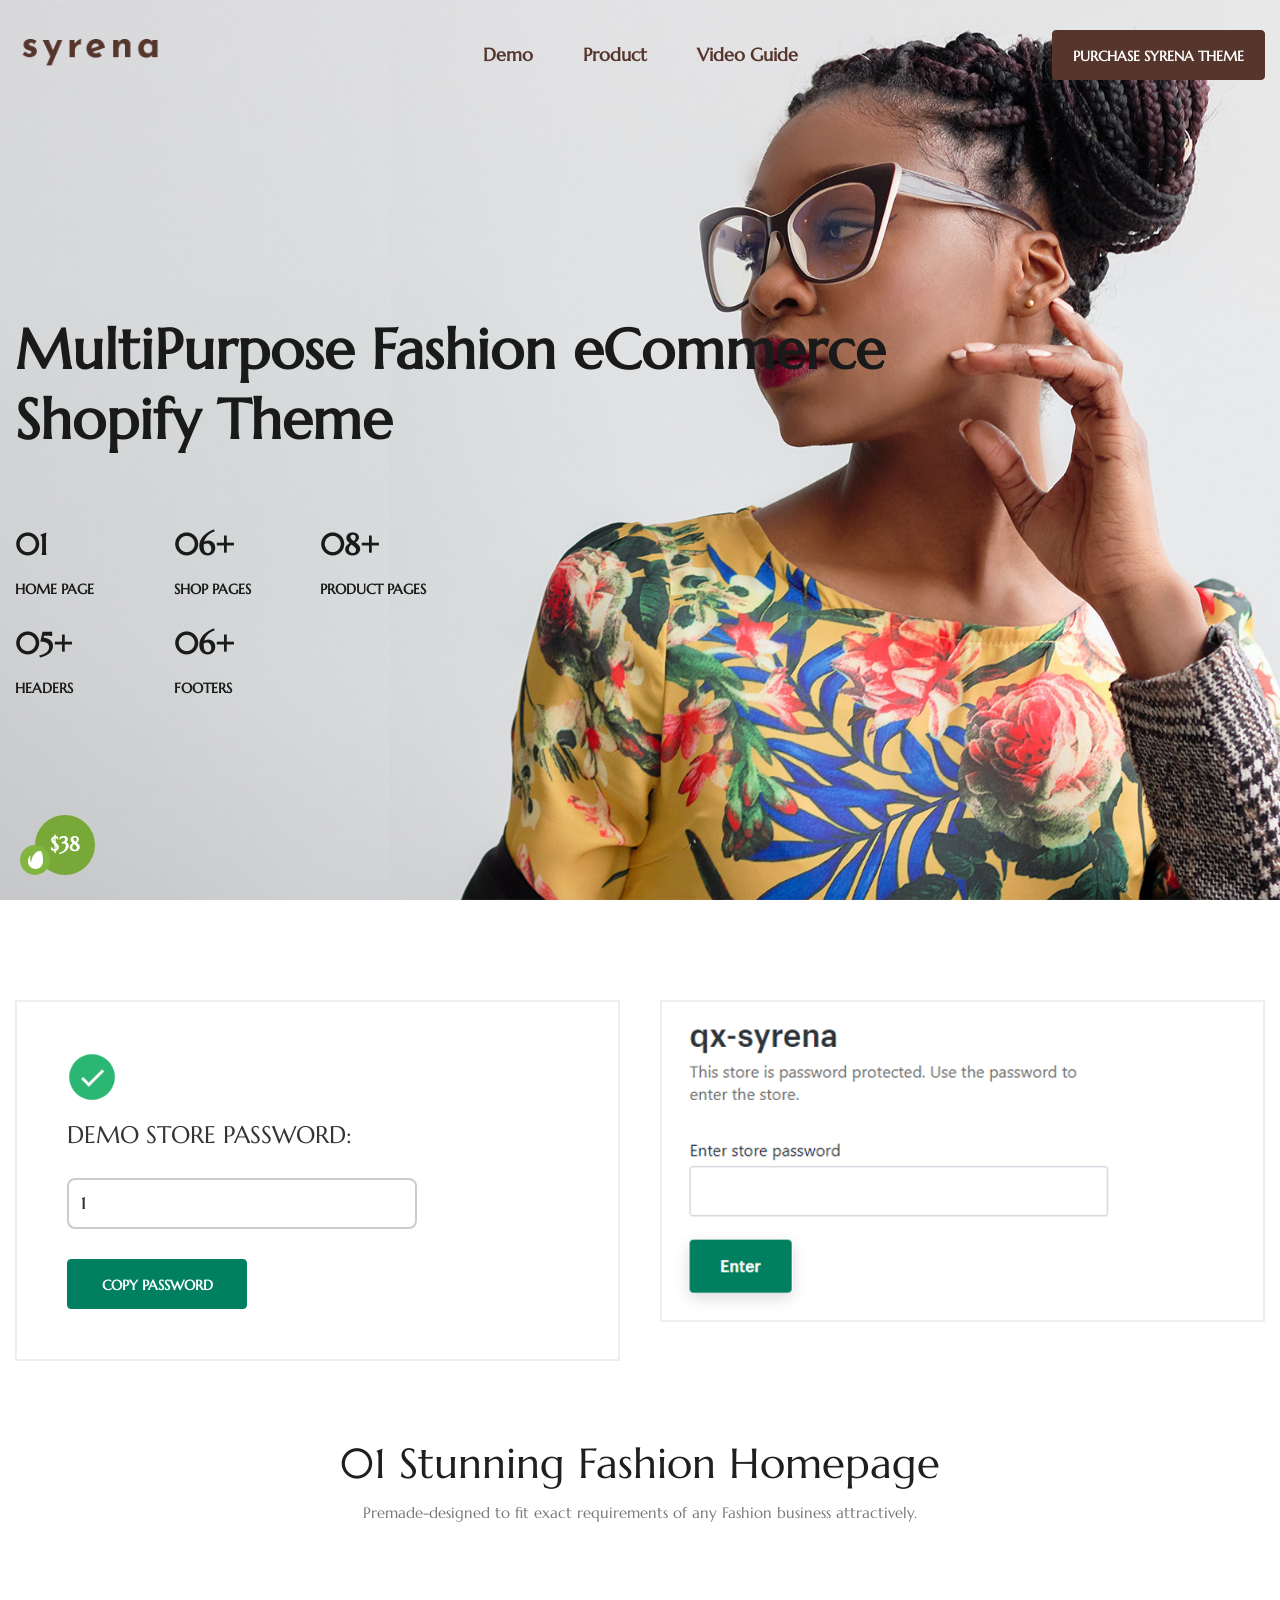
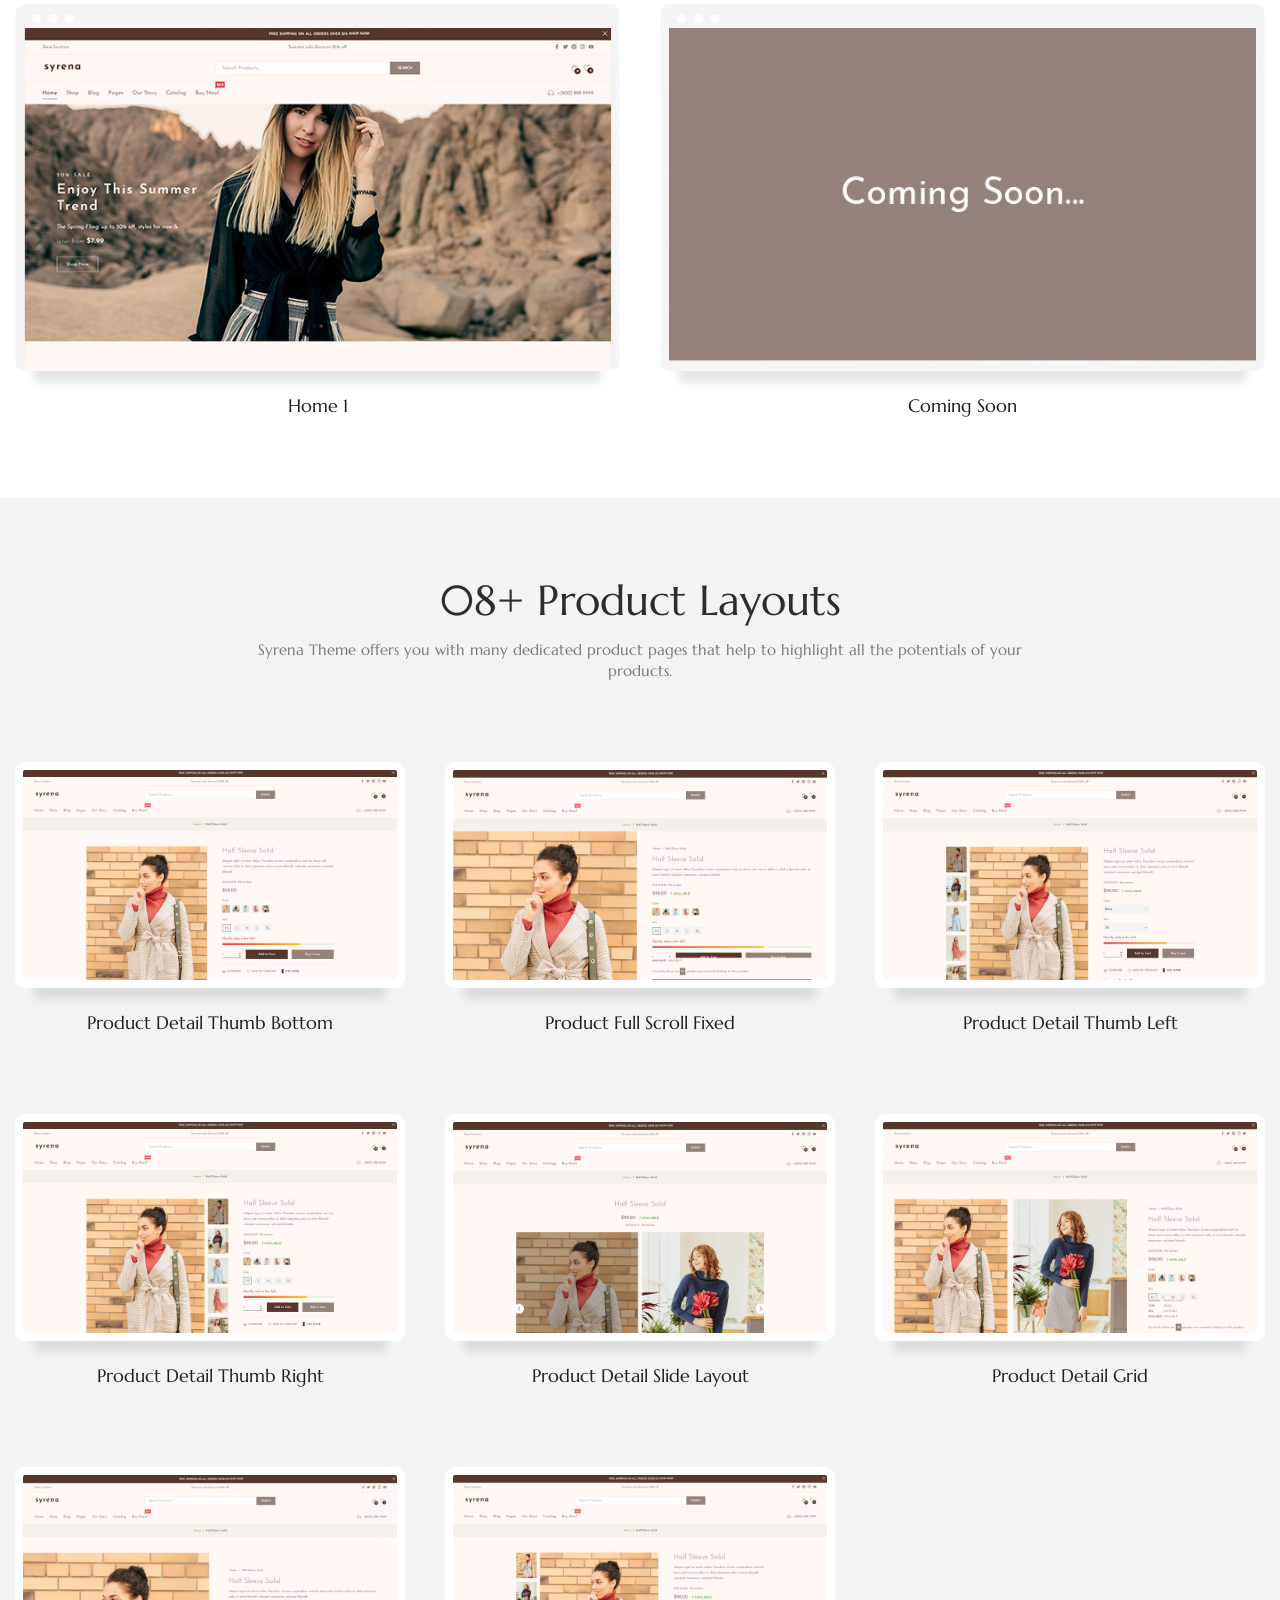
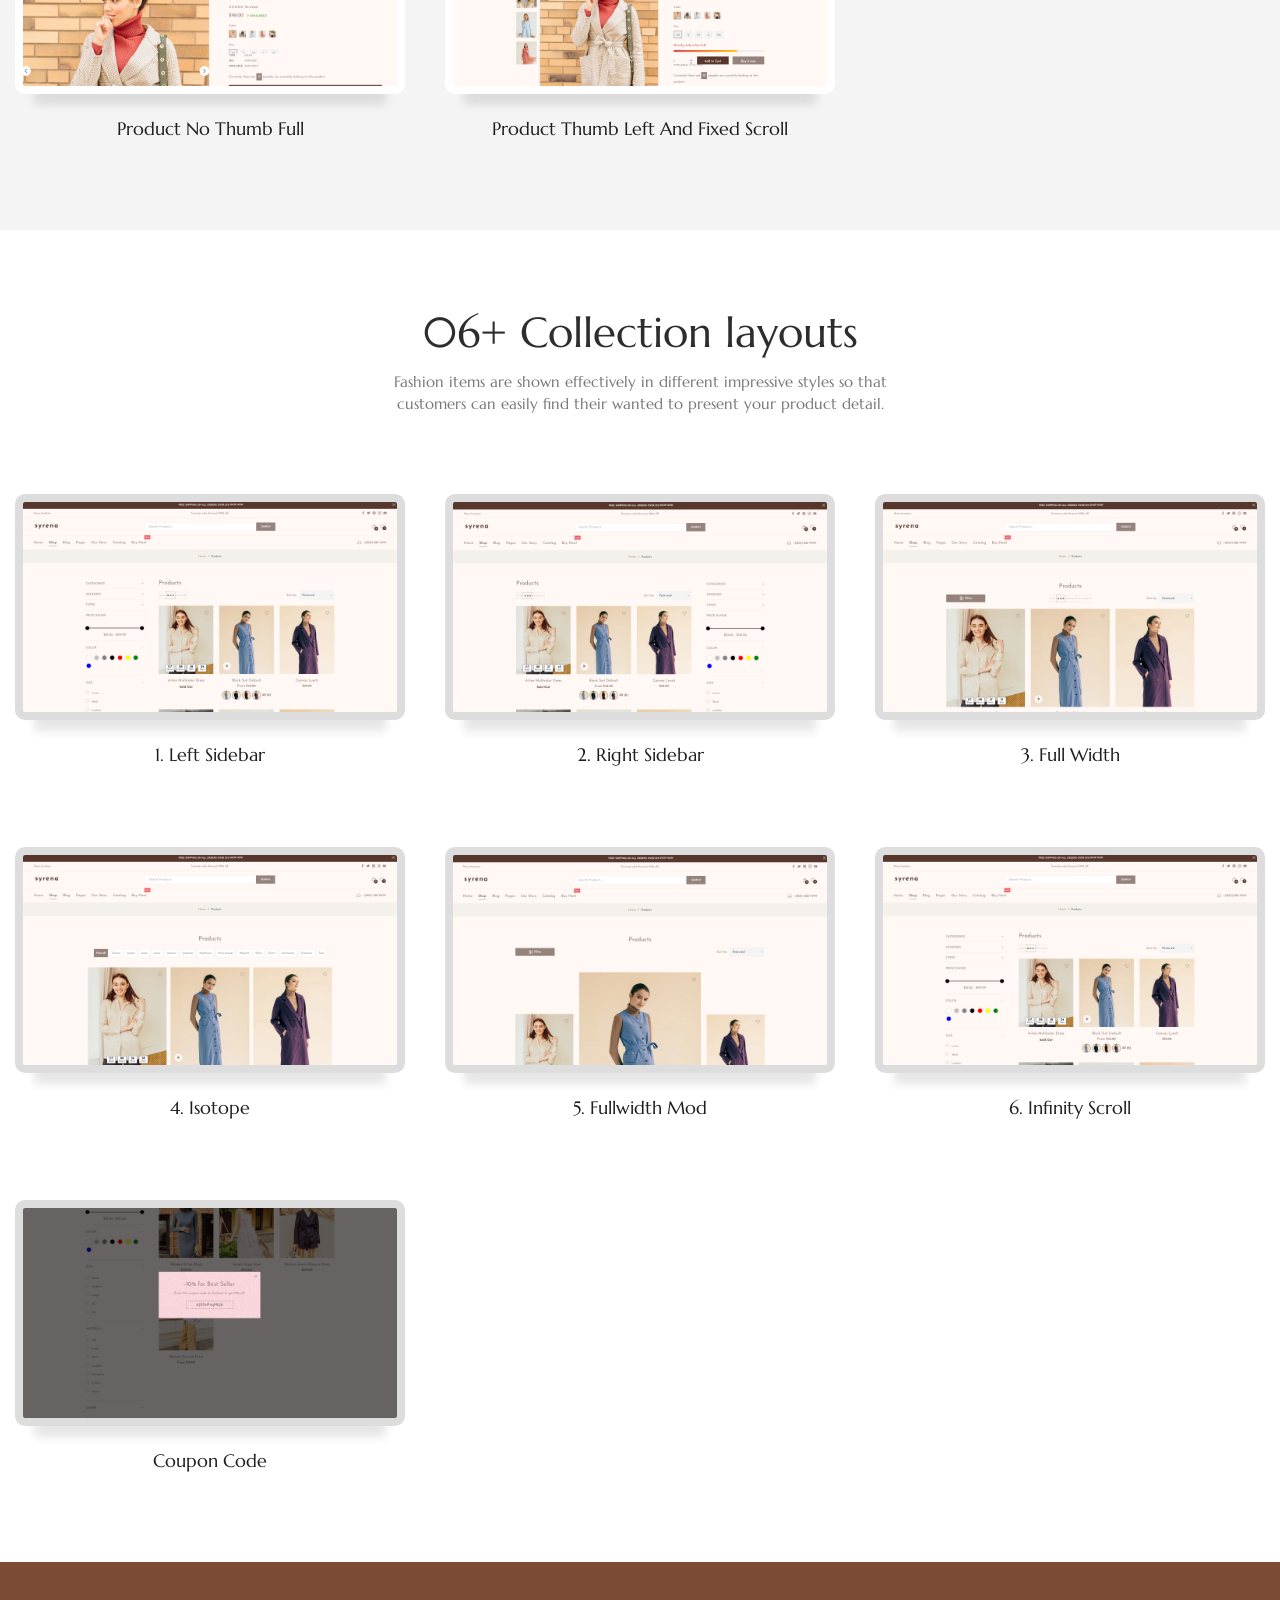
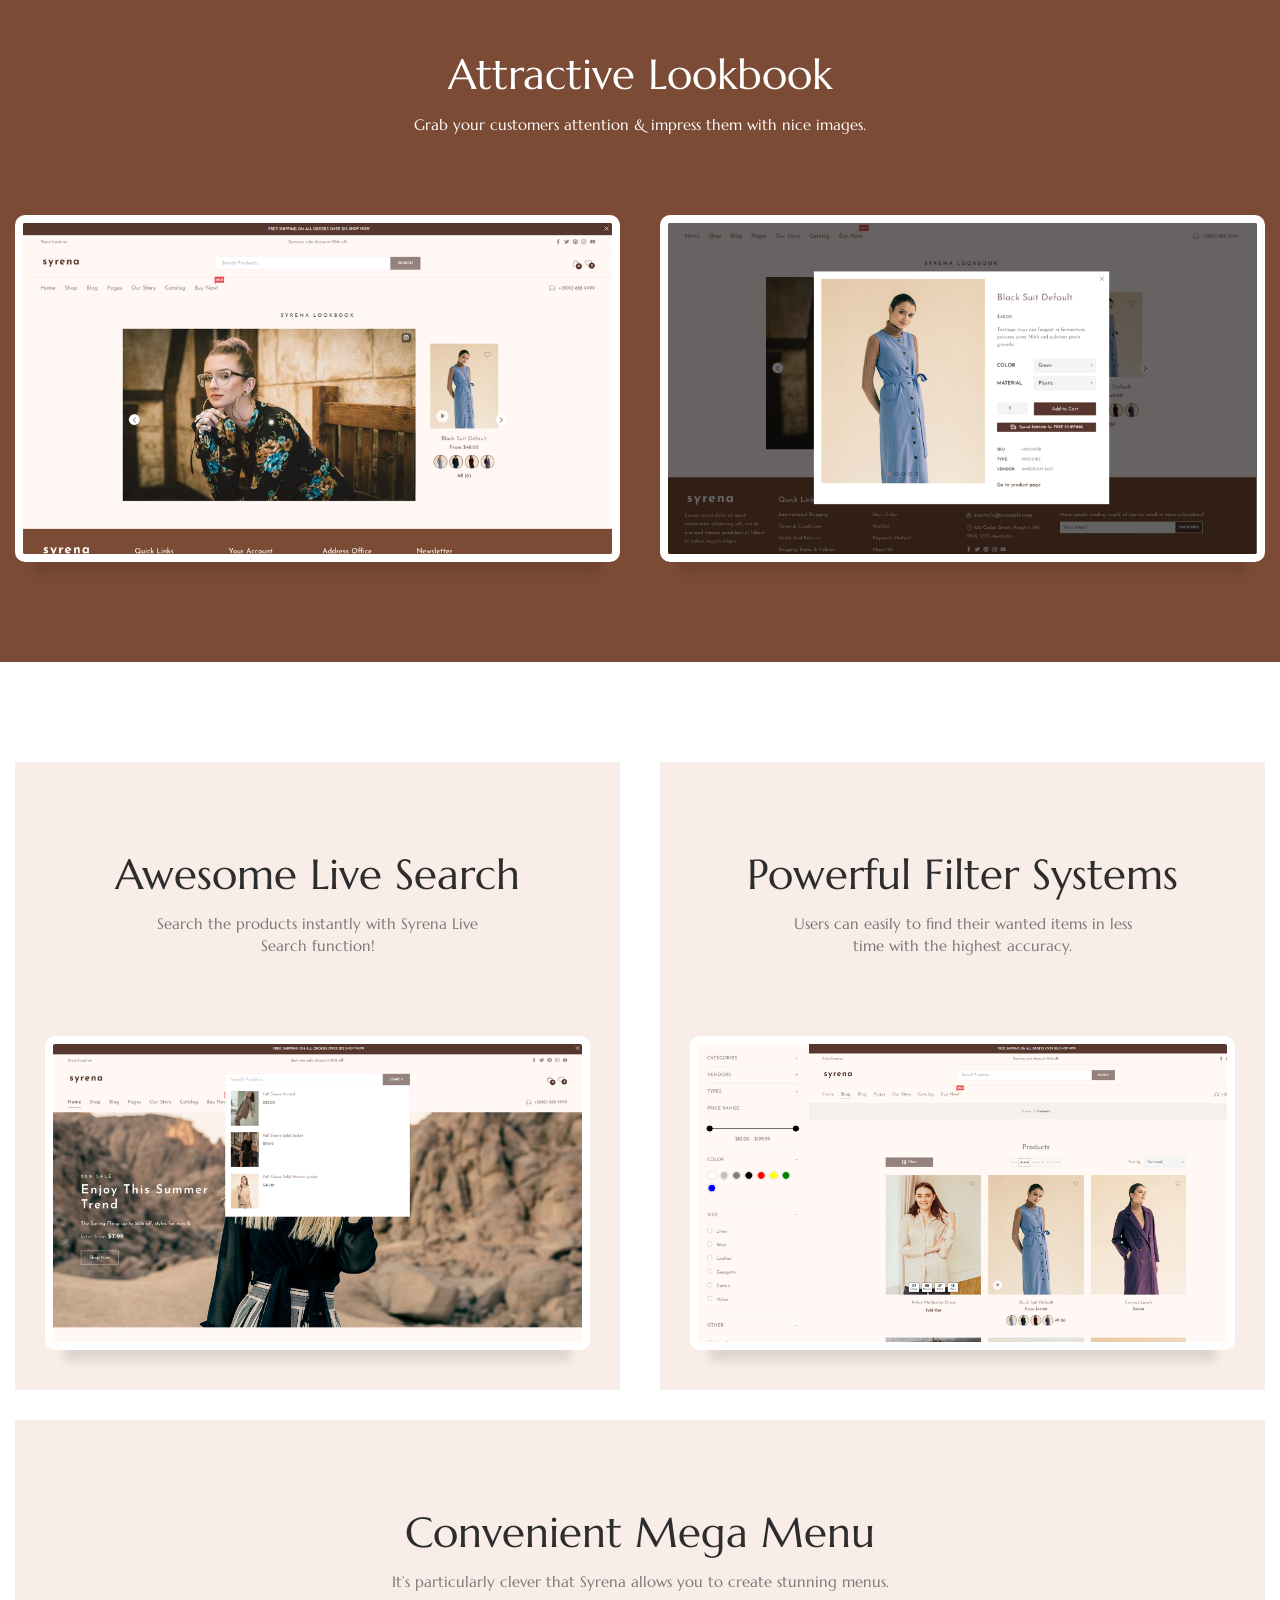
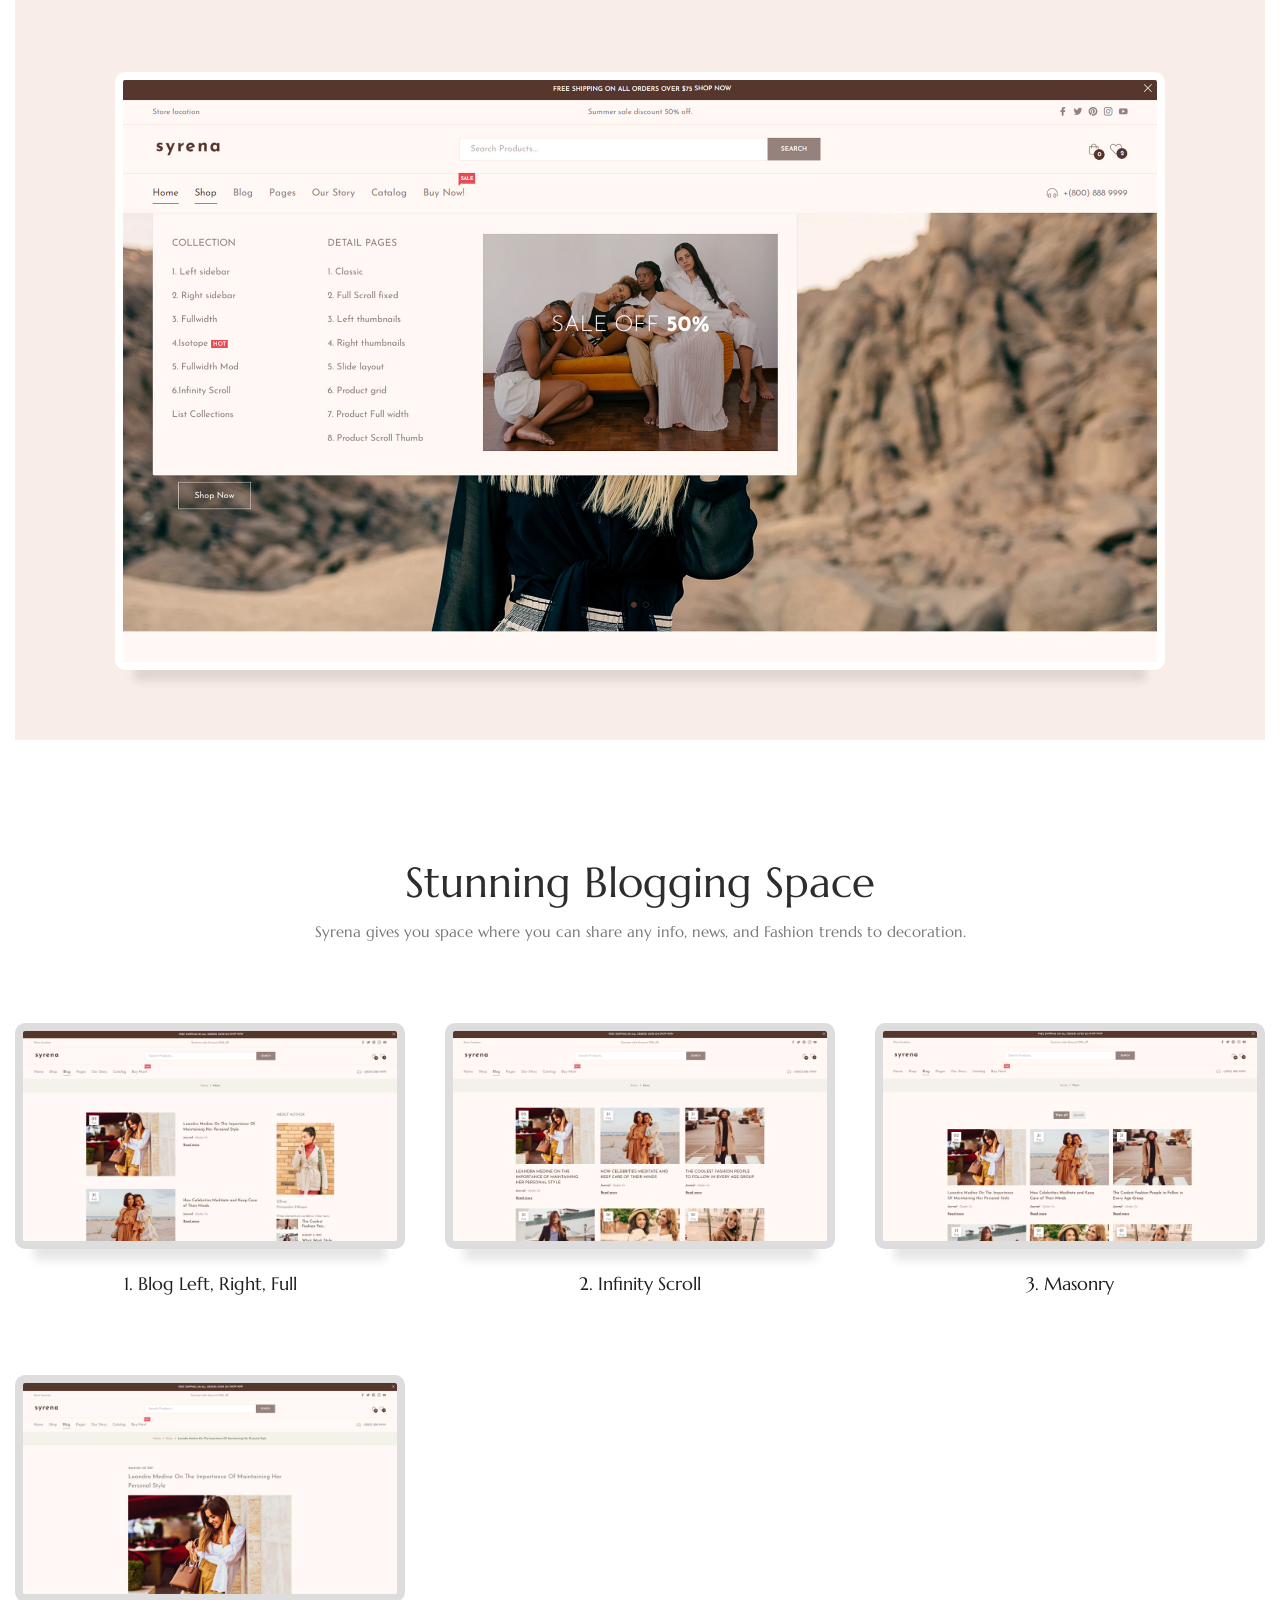
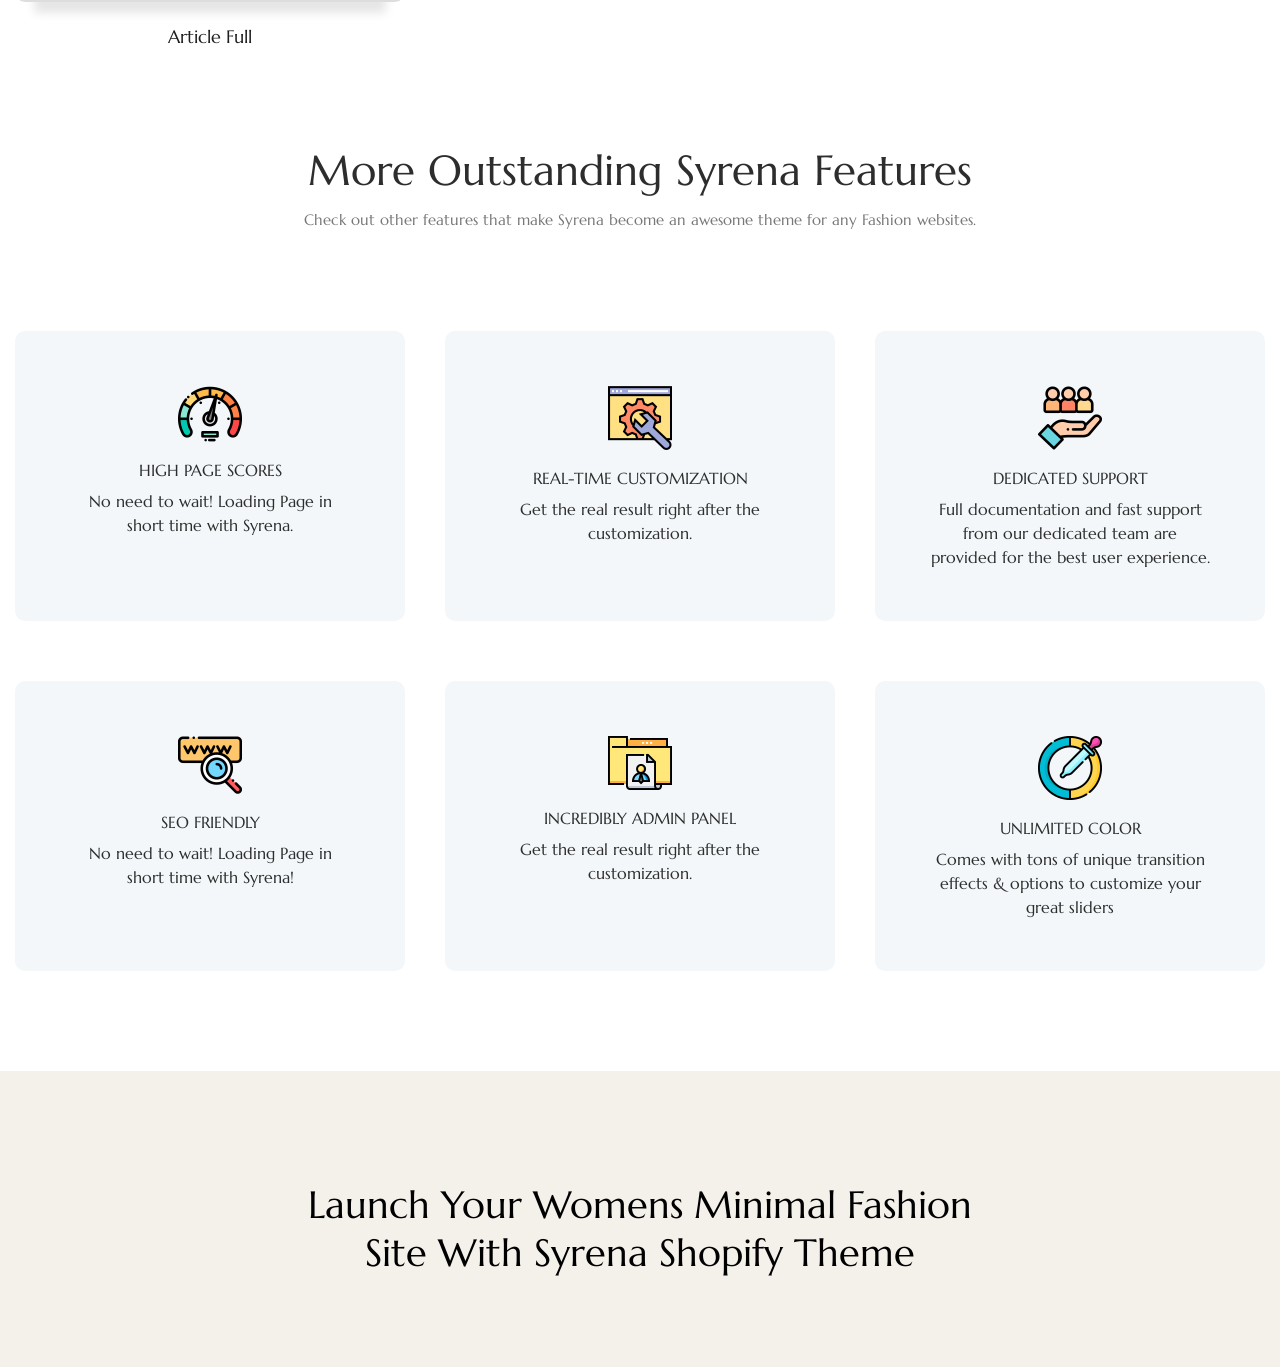
==== commit 51f2ed73: "s" ====
--- a/index.html
+++ b/index.html
@@ -423,14 +423,16 @@
 			</div>
 		</section>
 		<div class="footer-link">
-			<a href="https://1.envato.market/9WJ4Z5" class="purchase-btn" target="_blank">
-				<span class="icon">
-					<img src="images/envato.png" alt="">
-				</span>
-				<span class="buy-now">Buy Now</span> 
-				<span class="price">$38</span>
-				</span>
-			</a>
+			<div class="buy-now-btn">
+				<a href="https://1.envato.market/9WJ4Z5" class="purchase-btn" target="_blank">
+					<span class="icon">
+						<img src="images/envato.png" alt="">
+					</span>
+					<span class="buy-now">Buy Now</span> 
+					<span class="price">$38</span>
+					</span>
+				</a>
+			</div>
 			<div class="container">
 				<h2 class="text-footer">Launch Your Womens Minimal Fashion<br> Site With Syrena Shopify Theme</h2>
 			</div>
--- a/access/css/style.css
+++ b/access/css/style.css
@@ -702,4 +702,80 @@
 .start-button {
     top: 70px;
     background-color: #599A26;
+}
+
+
+a.purchase-btn {
+    bottom: 25px;
+    left: 35px;
+    position: fixed;
+    z-index: 9;
+ 
+}
+
+.icon {
+    position: absolute;
+    width: 30px;
+    height: 30px;
+    left: -15px;
+    bottom: 0;
+    border-radius: 50%;
+    background: #82b53f;
+    display: flex;
+    align-items: center;
+    justify-content: center;
+    z-index: 1;
+}
+
+.icon img {
+    width: 15px;
+}
+
+.buy-now {
+    position: absolute;
+    color: #78a938;
+    font-weight: 700;
+    background: #fff;
+    opacity: 0;
+    border-radius: 10px;
+    padding: 10px 20px 10px 30px;
+    white-space: nowrap;
+    margin-left: -20px;
+    z-index: -1;
+    box-shadow: -2px 2px 15px -2px rgb(0 0 0 / 30%);
+    left: 90%;
+    transition: all .25s cubic-bezier(.25,.46,.45,.94);
+    top: 10px;
+}
+
+a.purchase-btn:hover .buy-now {
+    opacity: 1;
+    left: 100%;
+}
+
+.price {
+    background: #78a938;
+    color: #fff;
+    border-radius: 50%;
+    width: 60px;
+    height: 60px;
+    align-items: center;
+    justify-content: center;
+    display: flex;
+    animation: pulse 1.5s infinite;
+    font-size: 20px;
+    font-weight: bold;
+}
+
+@keyframes pulse{
+0% {
+    box-shadow: 0 0 0 0 rgb(0 0 0 / 20%);
+}
+100% {
+    box-shadow: 0 0 10px 20px rgb(0 0 0 / 0%);
+}
+}
+
+.icon img {
+    width: 15px;
 }
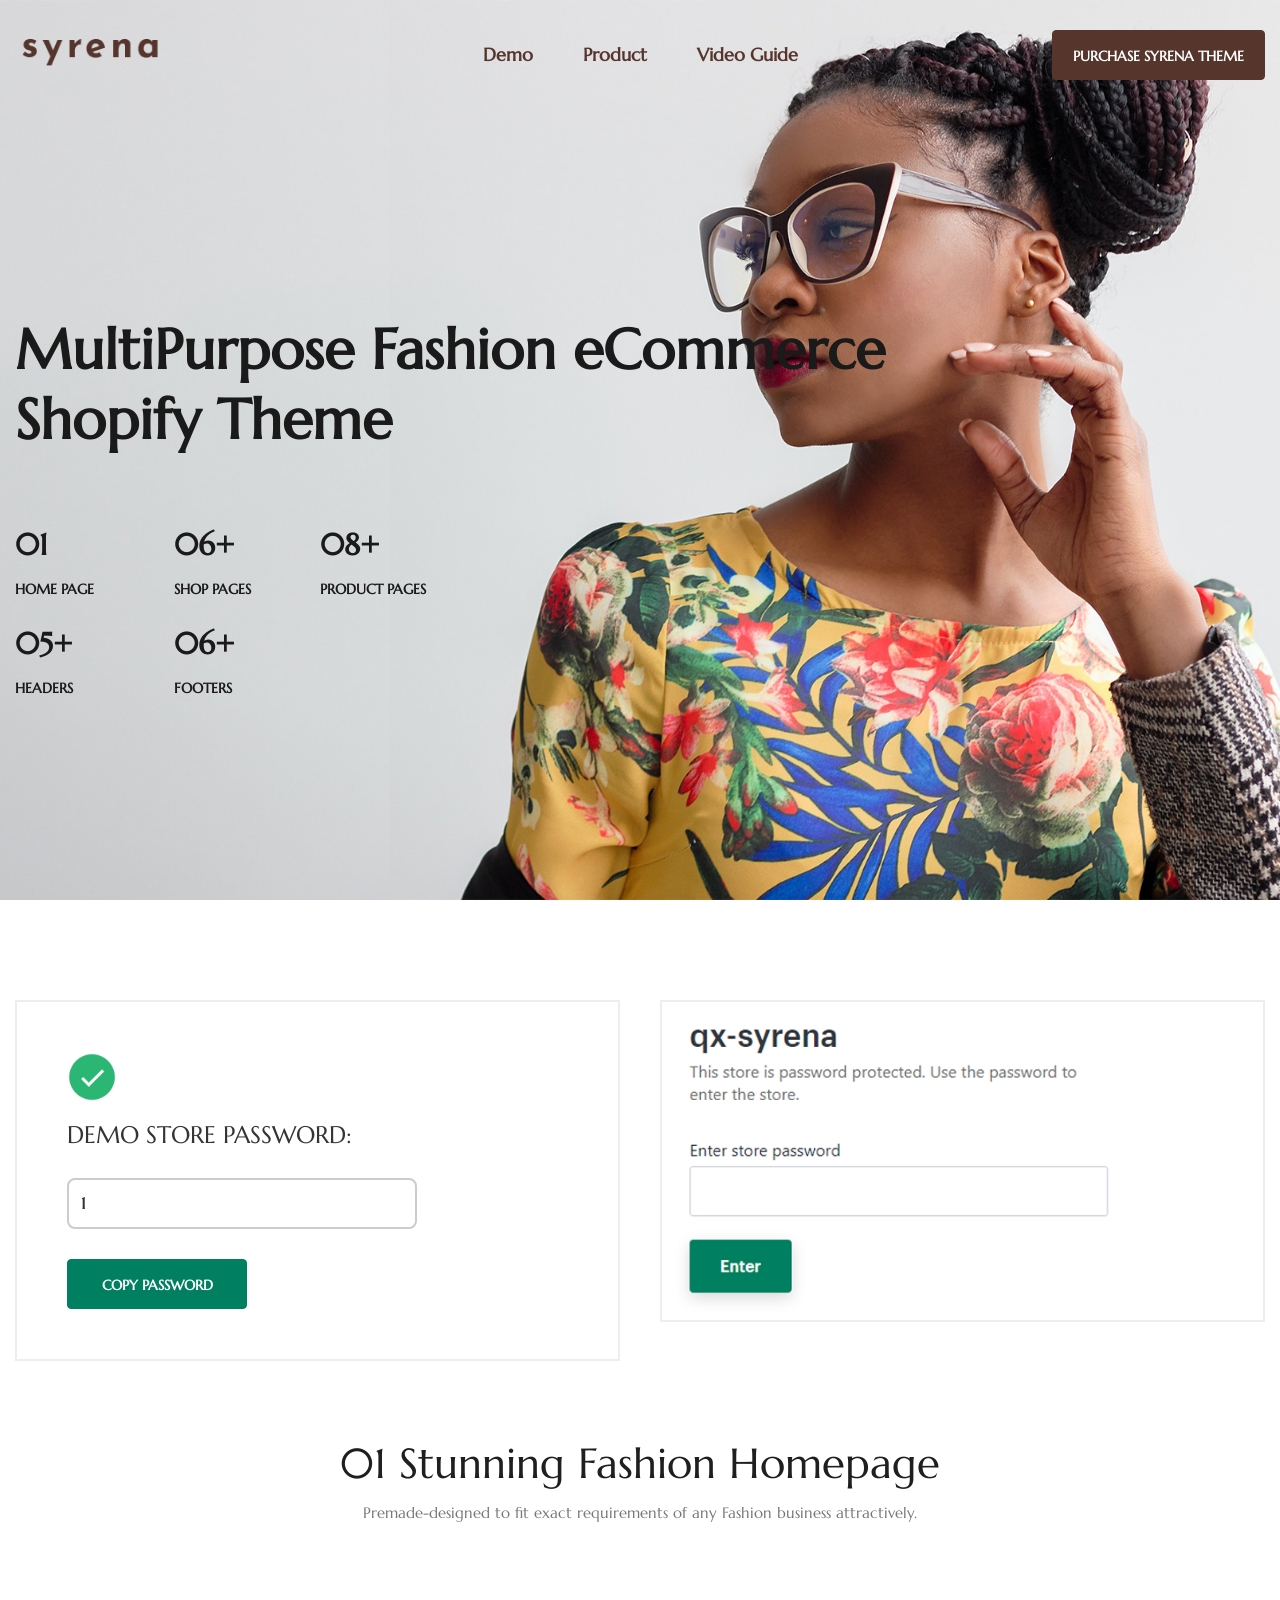
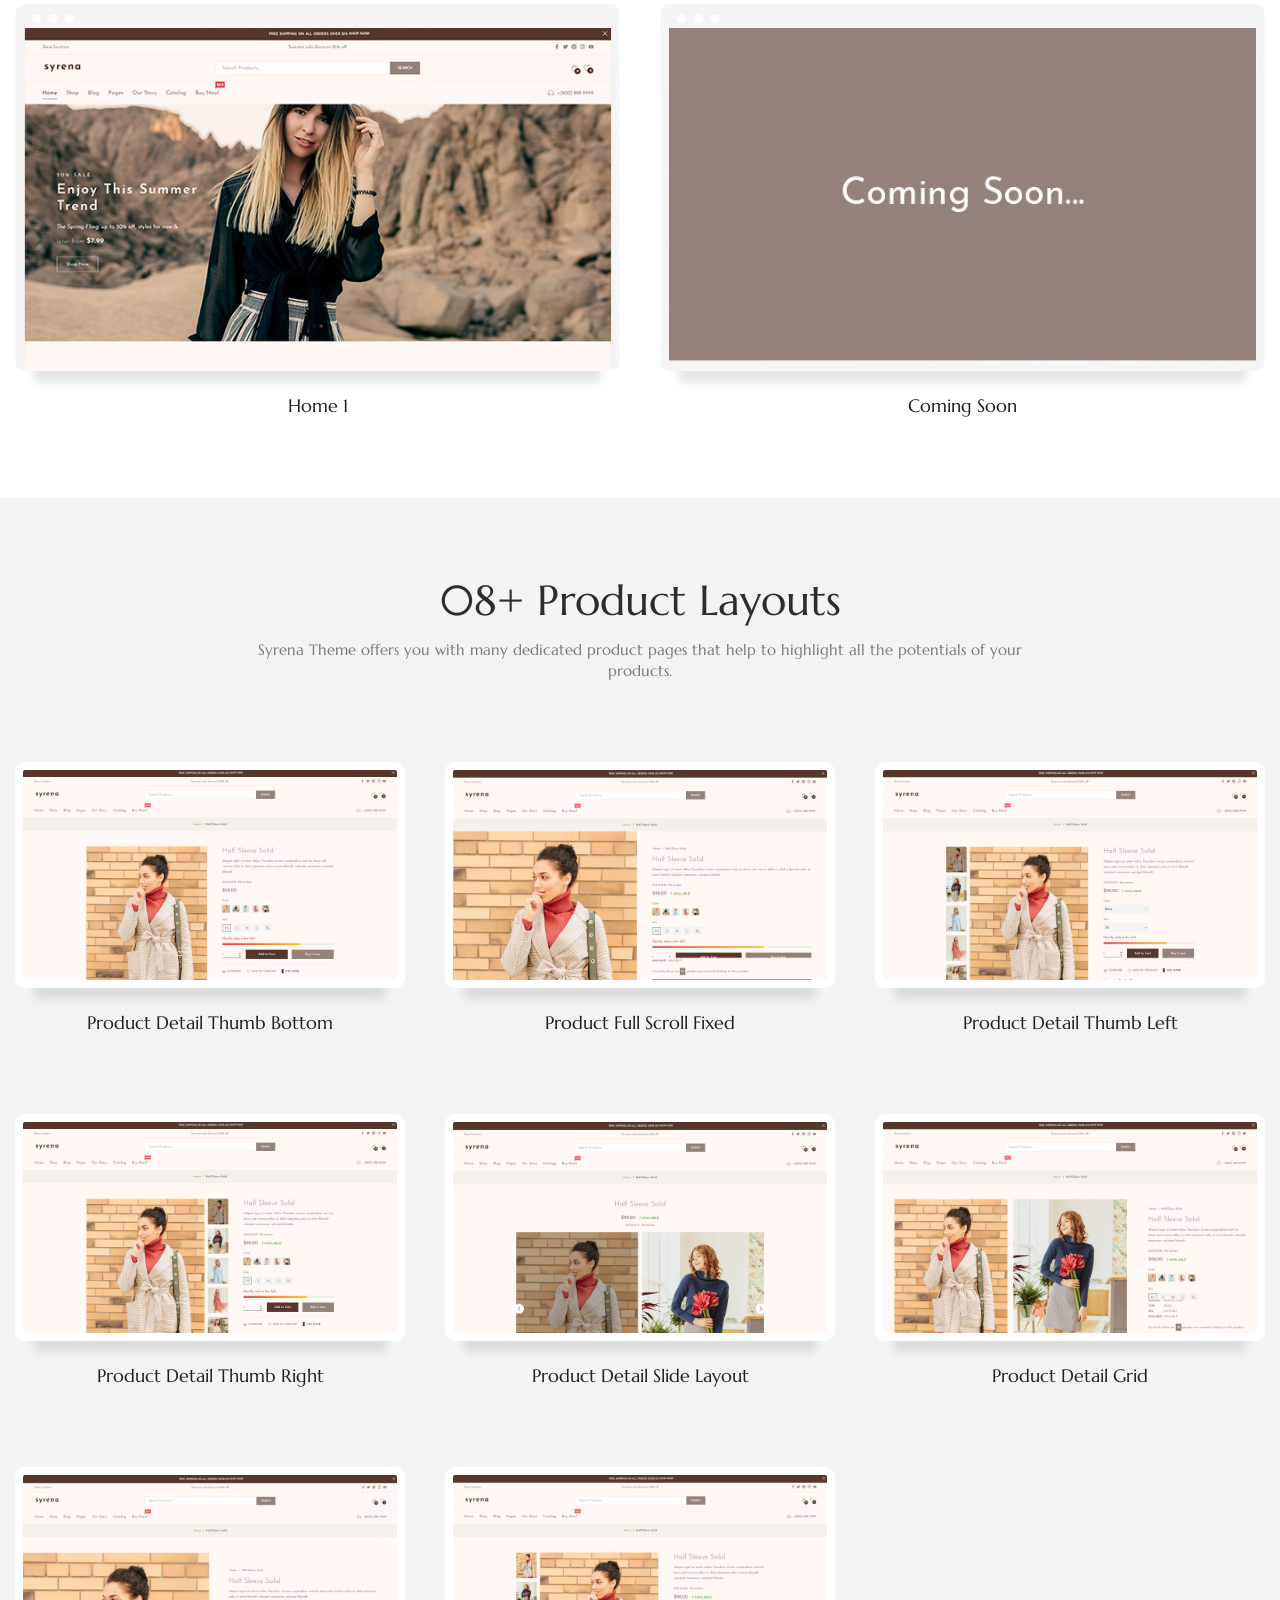
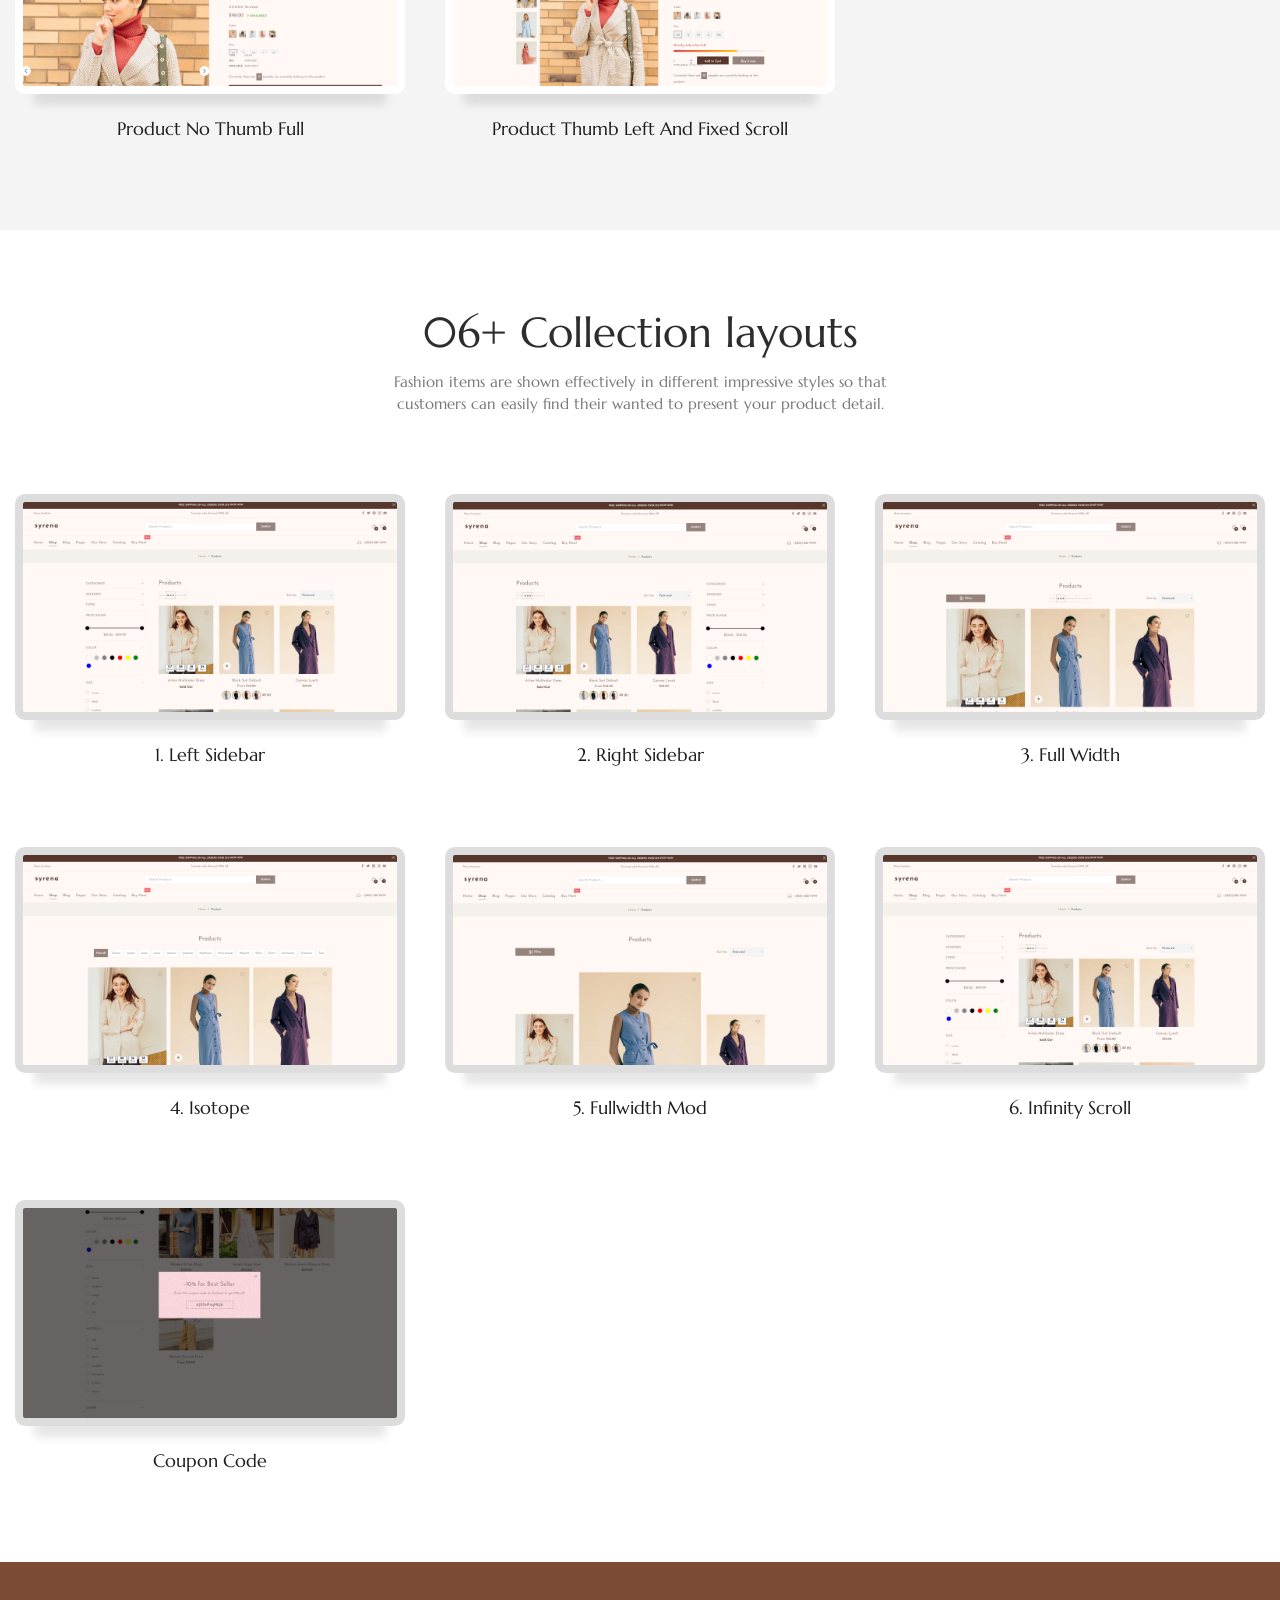
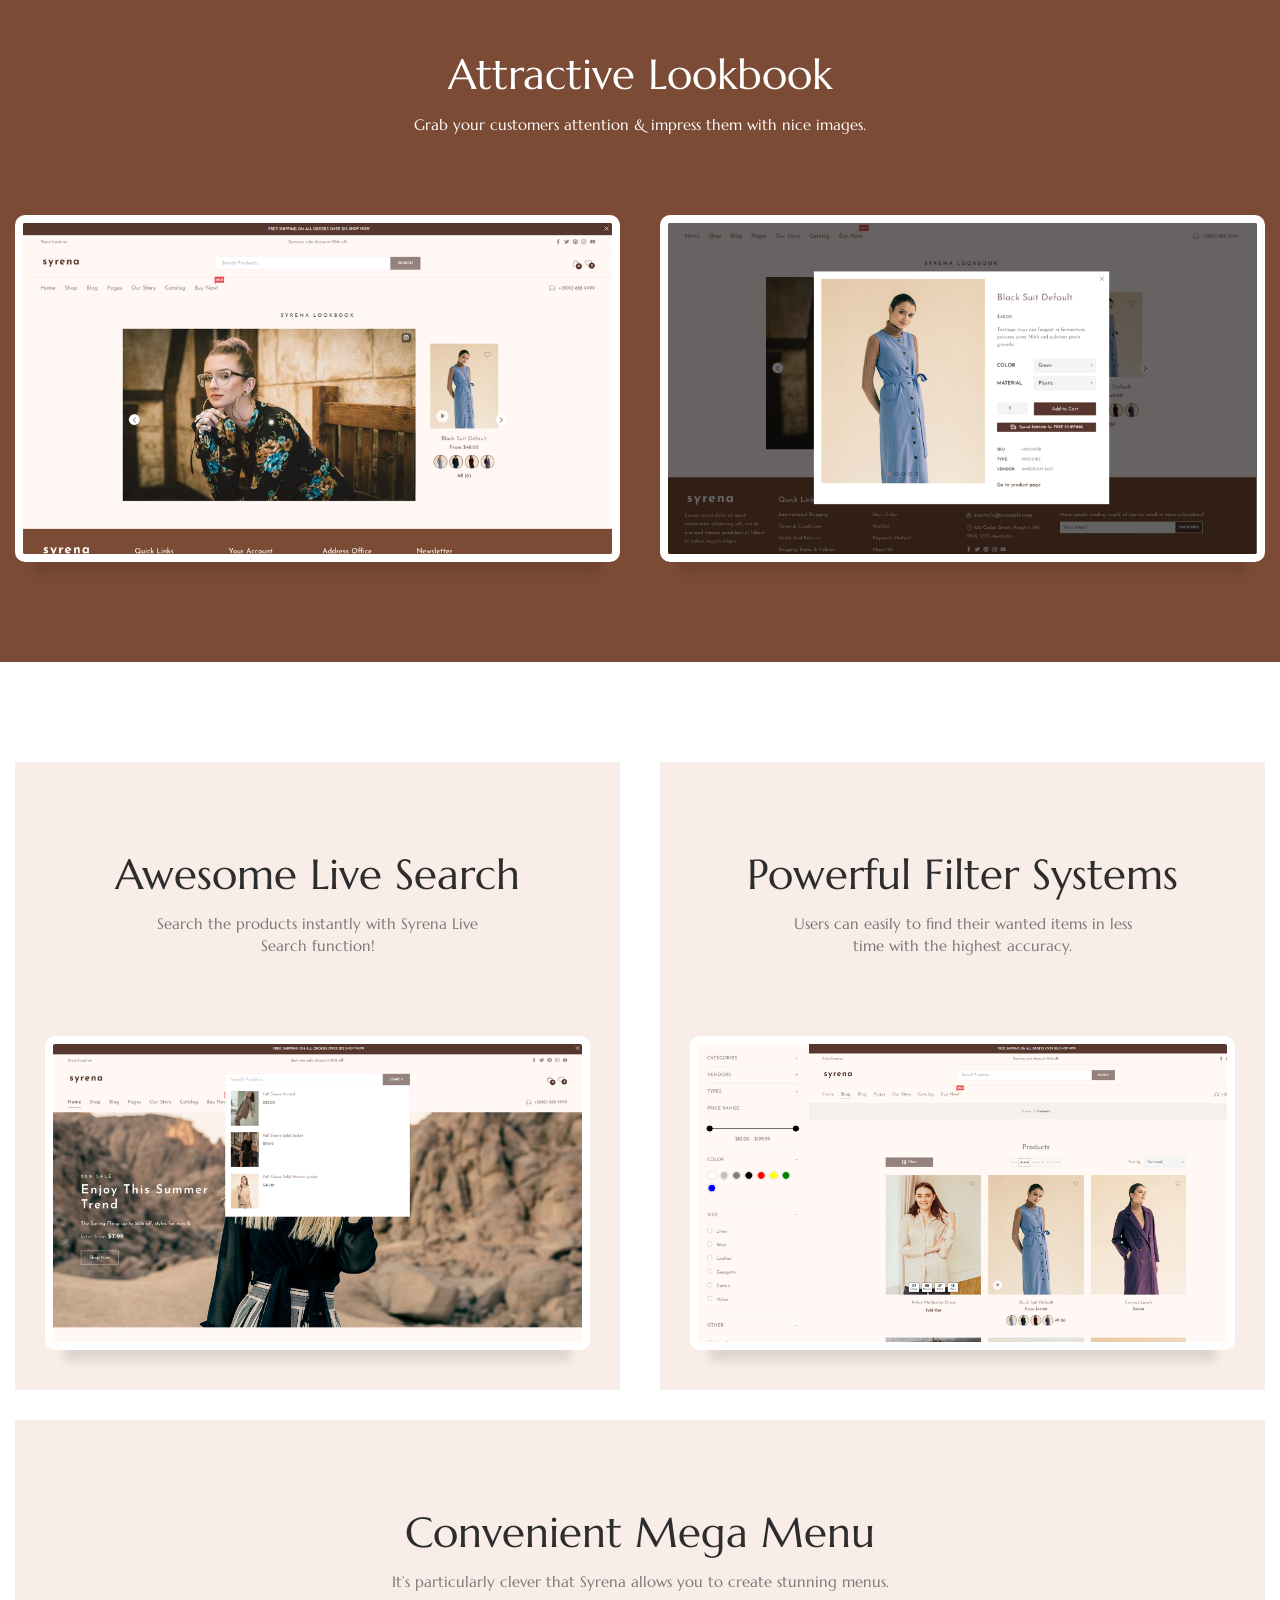
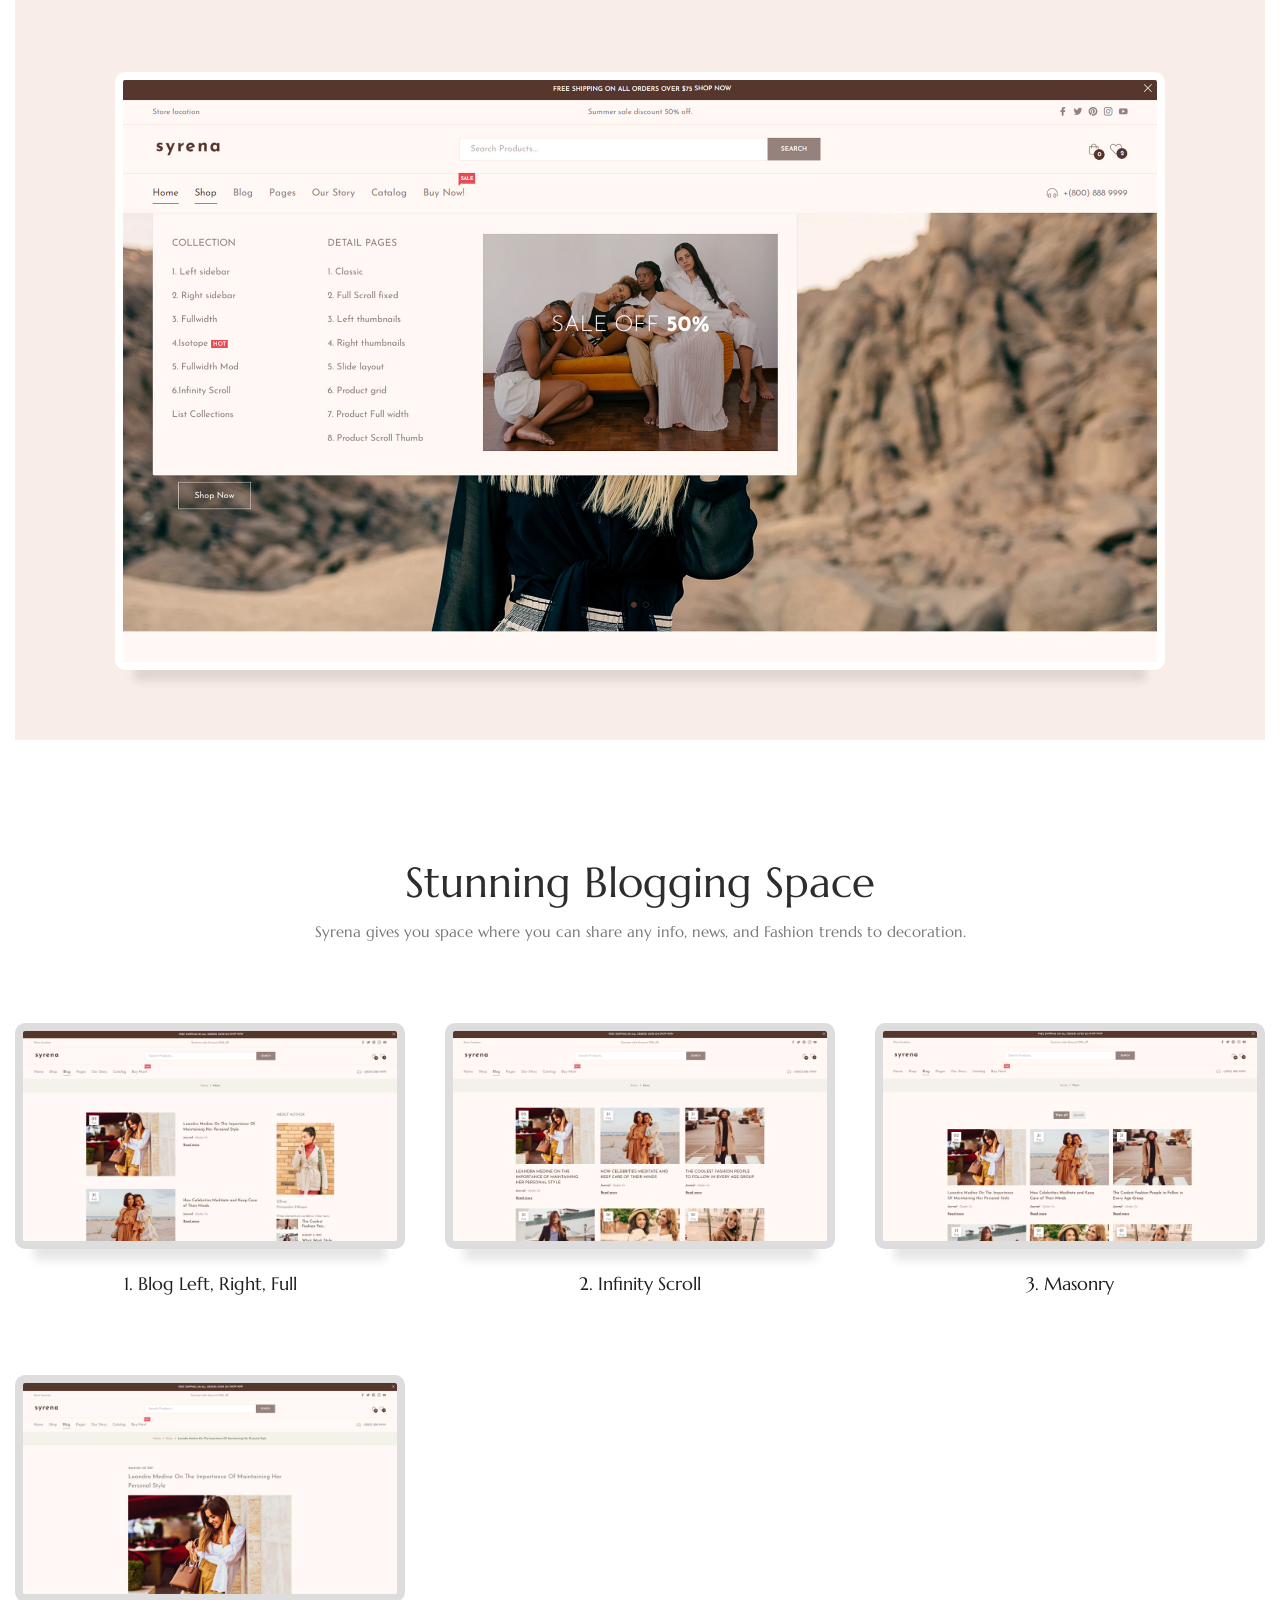
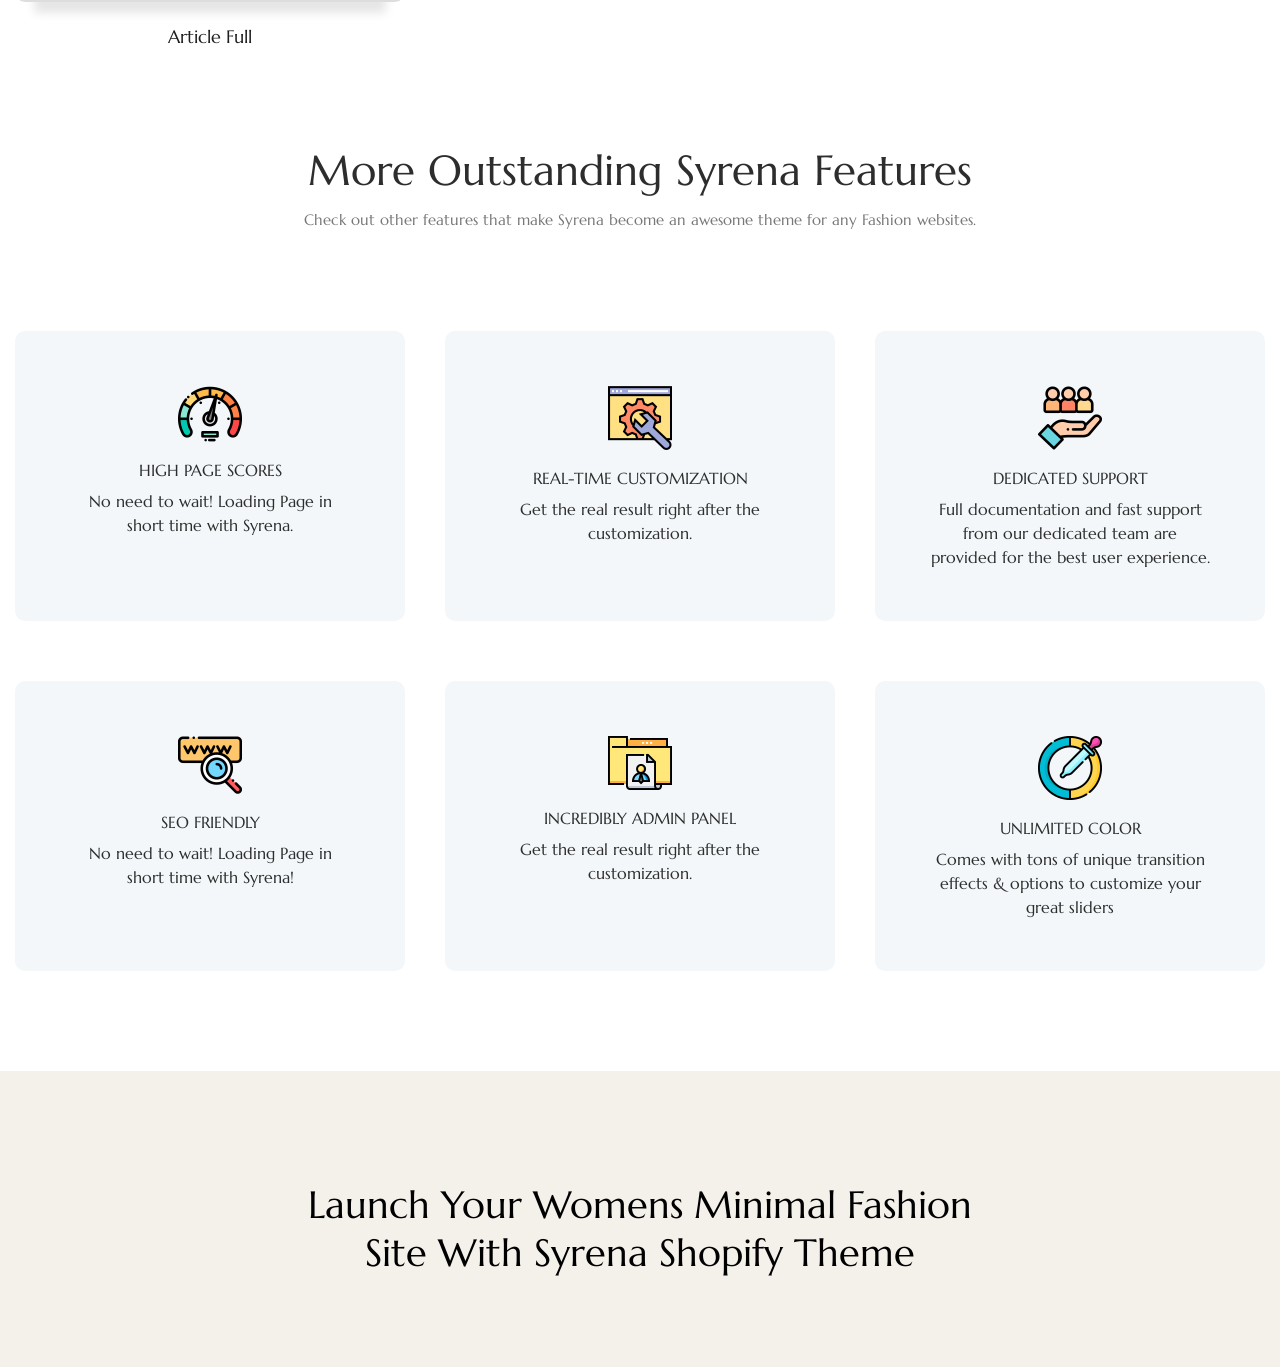
==== commit a722cda9: "d" ====
--- a/index.html
+++ b/index.html
@@ -423,7 +423,7 @@
 			</div>
 		</section>
 		<div class="footer-link">
-			<div class="buy-now-btn">
+			<!-- <div class="buy-now-btn">
 				<a href="https://1.envato.market/9WJ4Z5" class="purchase-btn" target="_blank">
 					<span class="icon">
 						<img src="images/envato.png" alt="">
@@ -432,7 +432,7 @@
 					<span class="price">$38</span>
 					</span>
 				</a>
-			</div>
+			</div> -->
 			<div class="container">
 				<h2 class="text-footer">Launch Your Womens Minimal Fashion<br> Site With Syrena Shopify Theme</h2>
 			</div>
--- a/access/css/style.css
+++ b/access/css/style.css
@@ -705,7 +705,7 @@
 }
 
 
-a.purchase-btn {
+.buy-now-btn a.purchase-btn {
     bottom: 25px;
     left: 35px;
     position: fixed;
@@ -713,27 +713,27 @@
  
 }
 
-.icon {
+.buy-now-btn .icon {
     position: absolute;
     width: 30px;
     height: 30px;
     left: -15px;
     bottom: 0;
-    border-radius: 50%;
-    background: #82b53f;
     display: flex;
     align-items: center;
     justify-content: center;
+    border-radius: 50%;
+    background: #80b341;
     z-index: 1;
 }
 
-.icon img {
+.buy-now-btn .icon img {
     width: 15px;
 }
 
-.buy-now {
+.buy-now-btn .buy-now {
     position: absolute;
-    color: #78a938;
+    color: #80b341;
     font-weight: 700;
     background: #fff;
     opacity: 0;
@@ -748,13 +748,13 @@
     top: 10px;
 }
 
-a.purchase-btn:hover .buy-now {
+.buy-now-btn a.purchase-btn:hover .buy-now {
     opacity: 1;
     left: 100%;
 }
 
-.price {
-    background: #78a938;
+.buy-now-btn .price {
+    background: #80b341;
     color: #fff;
     border-radius: 50%;
     width: 60px;
@@ -774,8 +774,4 @@
 100% {
     box-shadow: 0 0 10px 20px rgb(0 0 0 / 0%);
 }
-}
-
-.icon img {
-    width: 15px;
 }
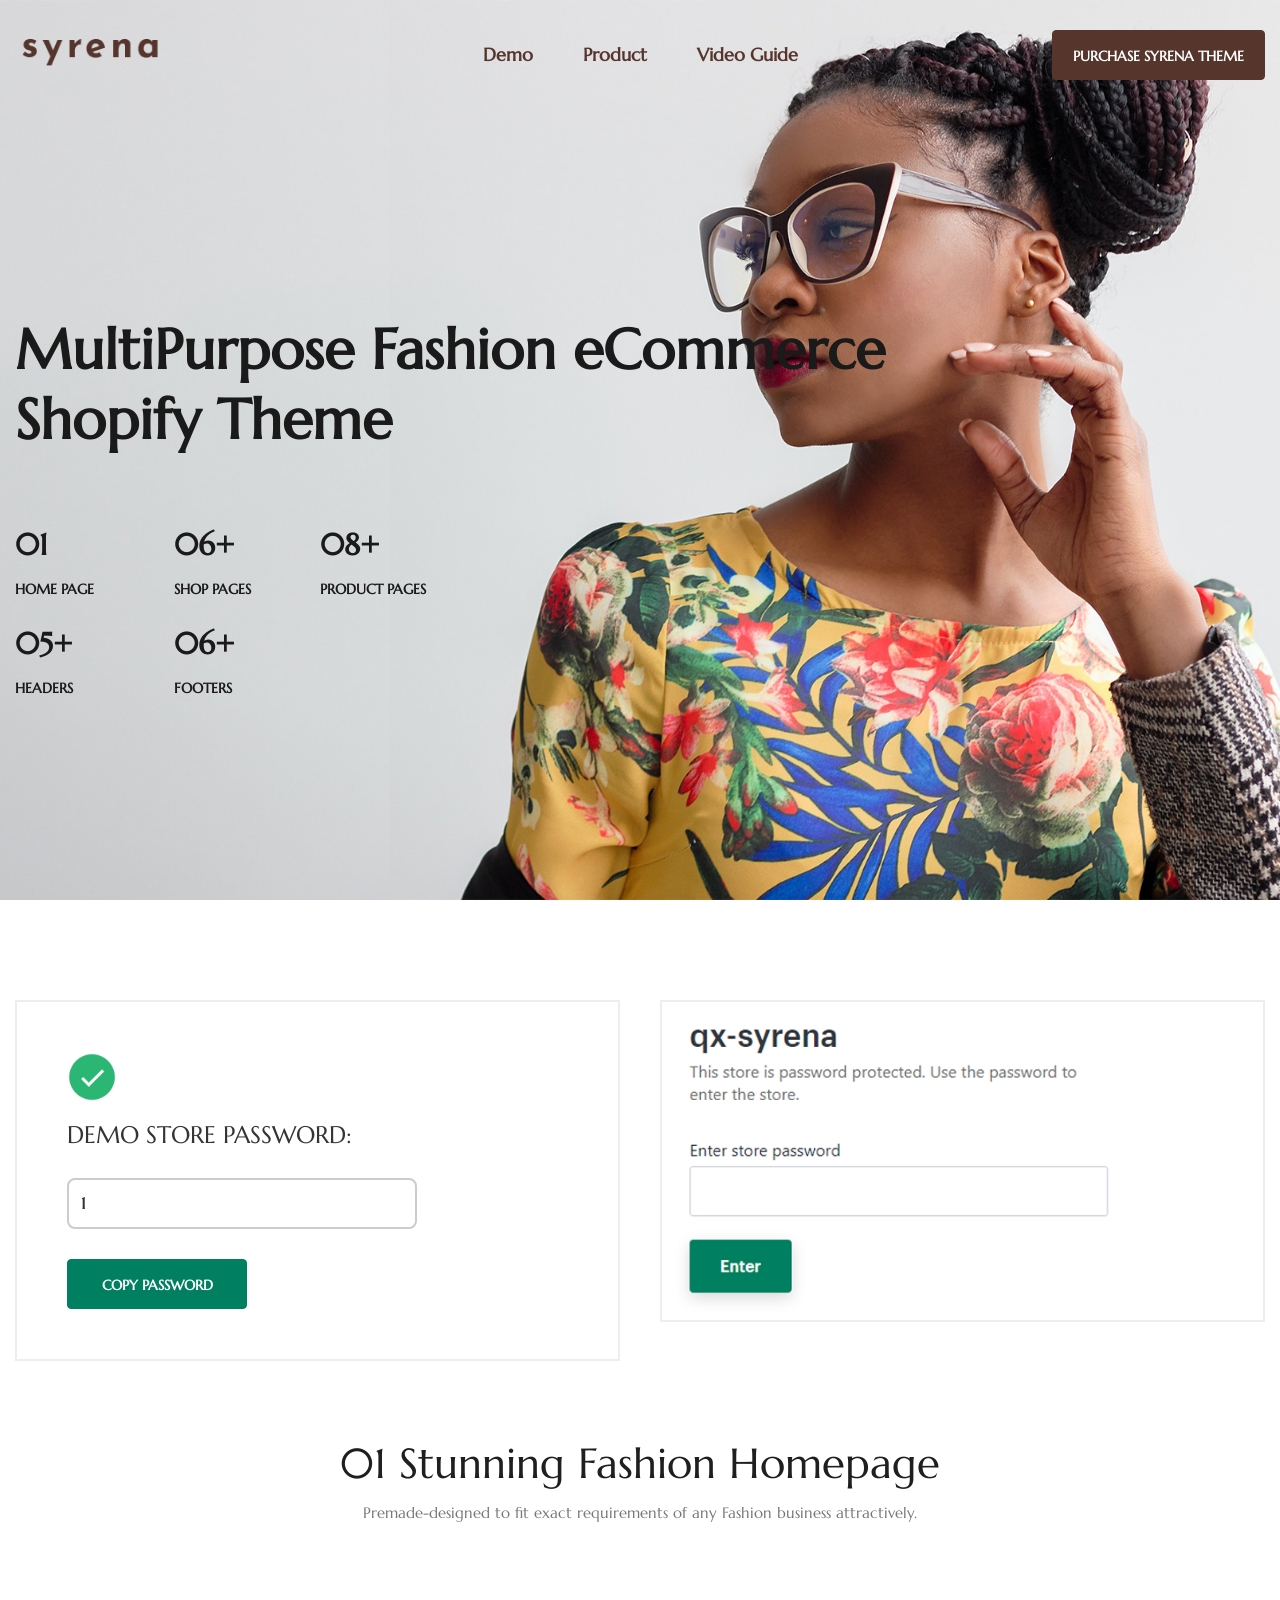
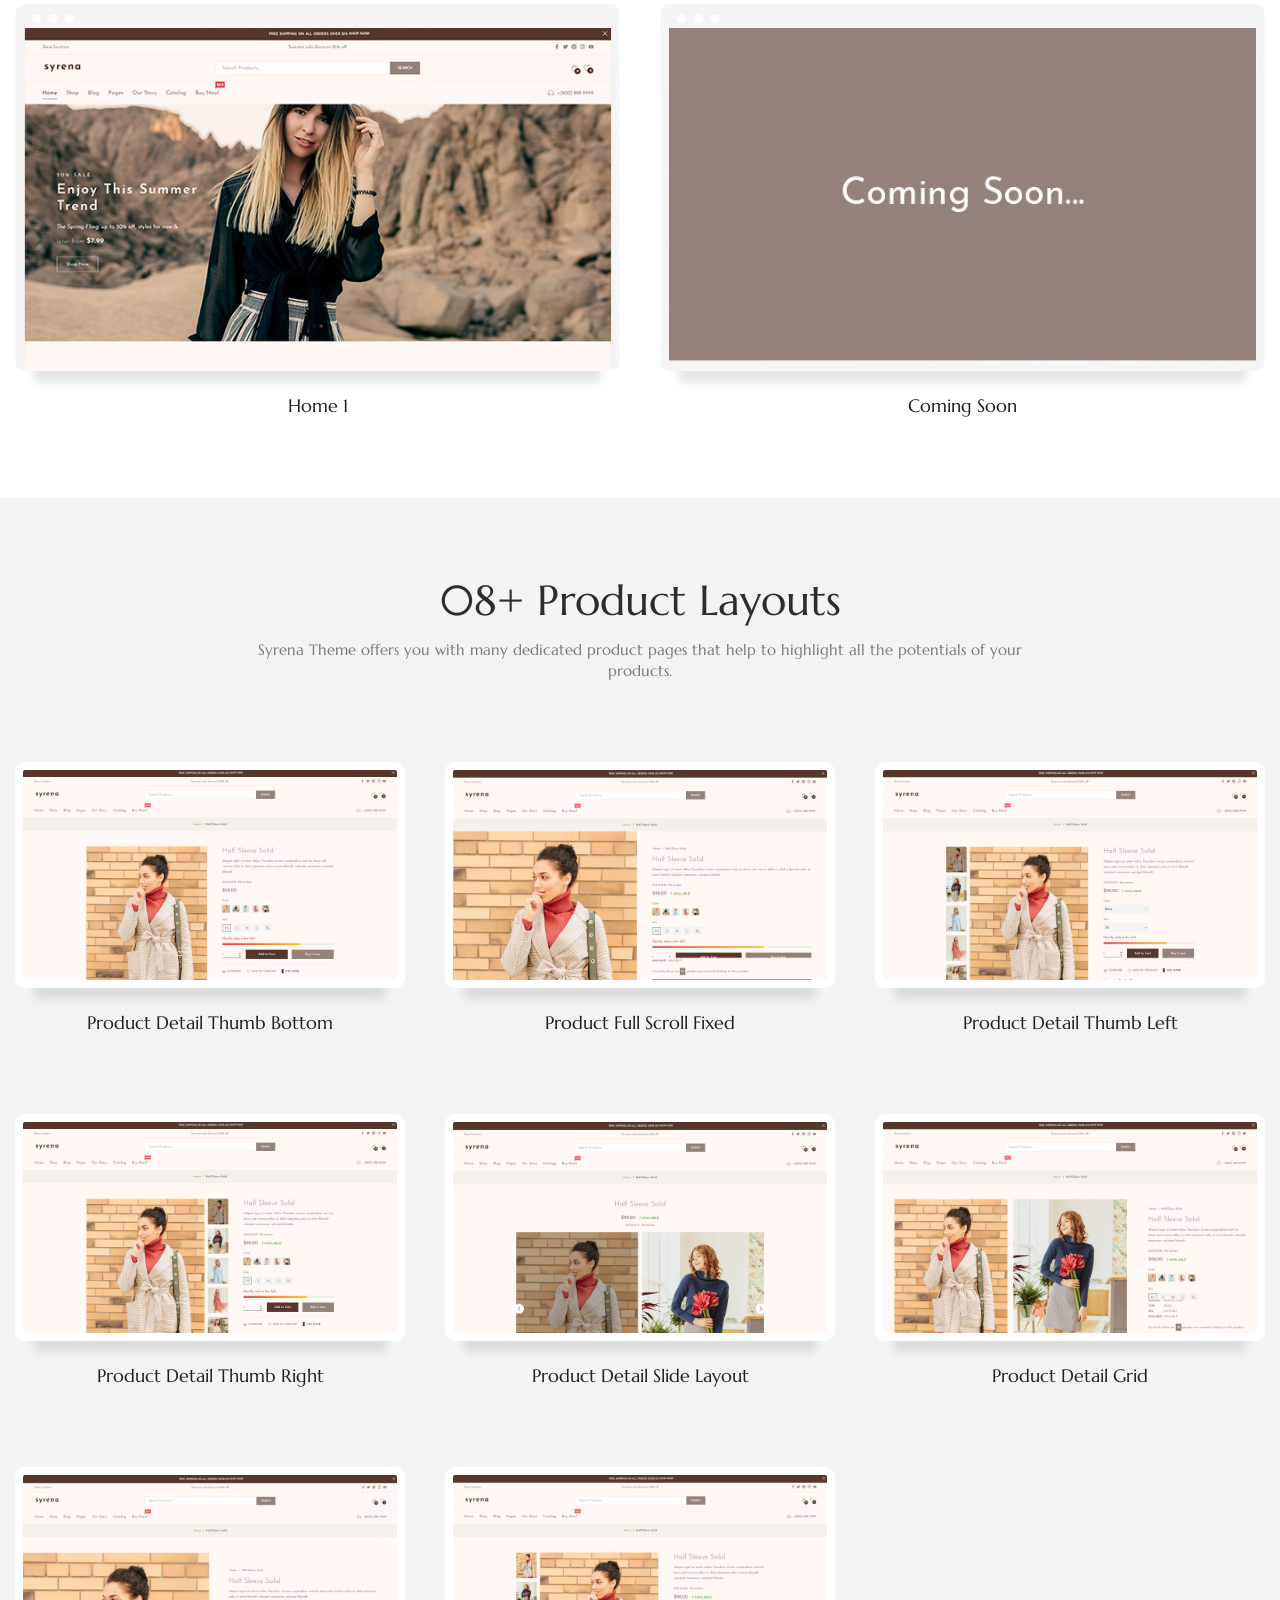
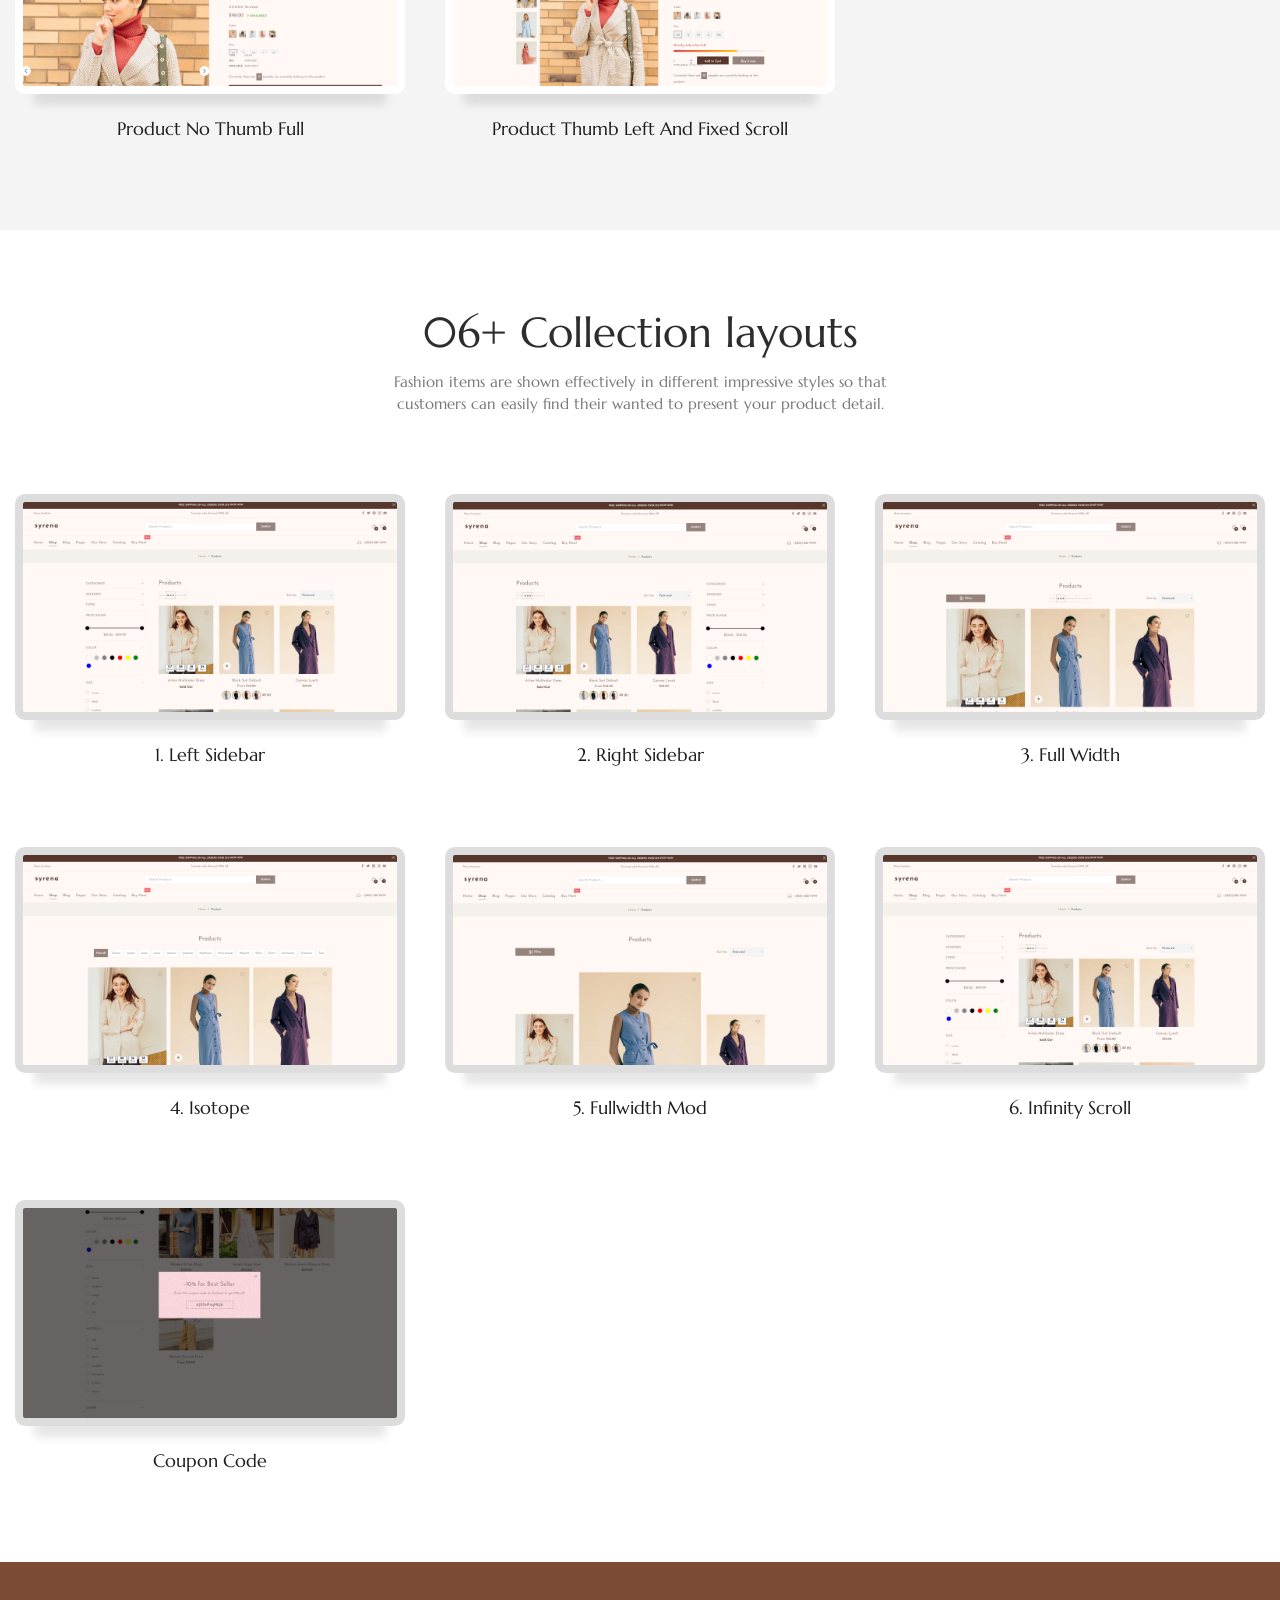
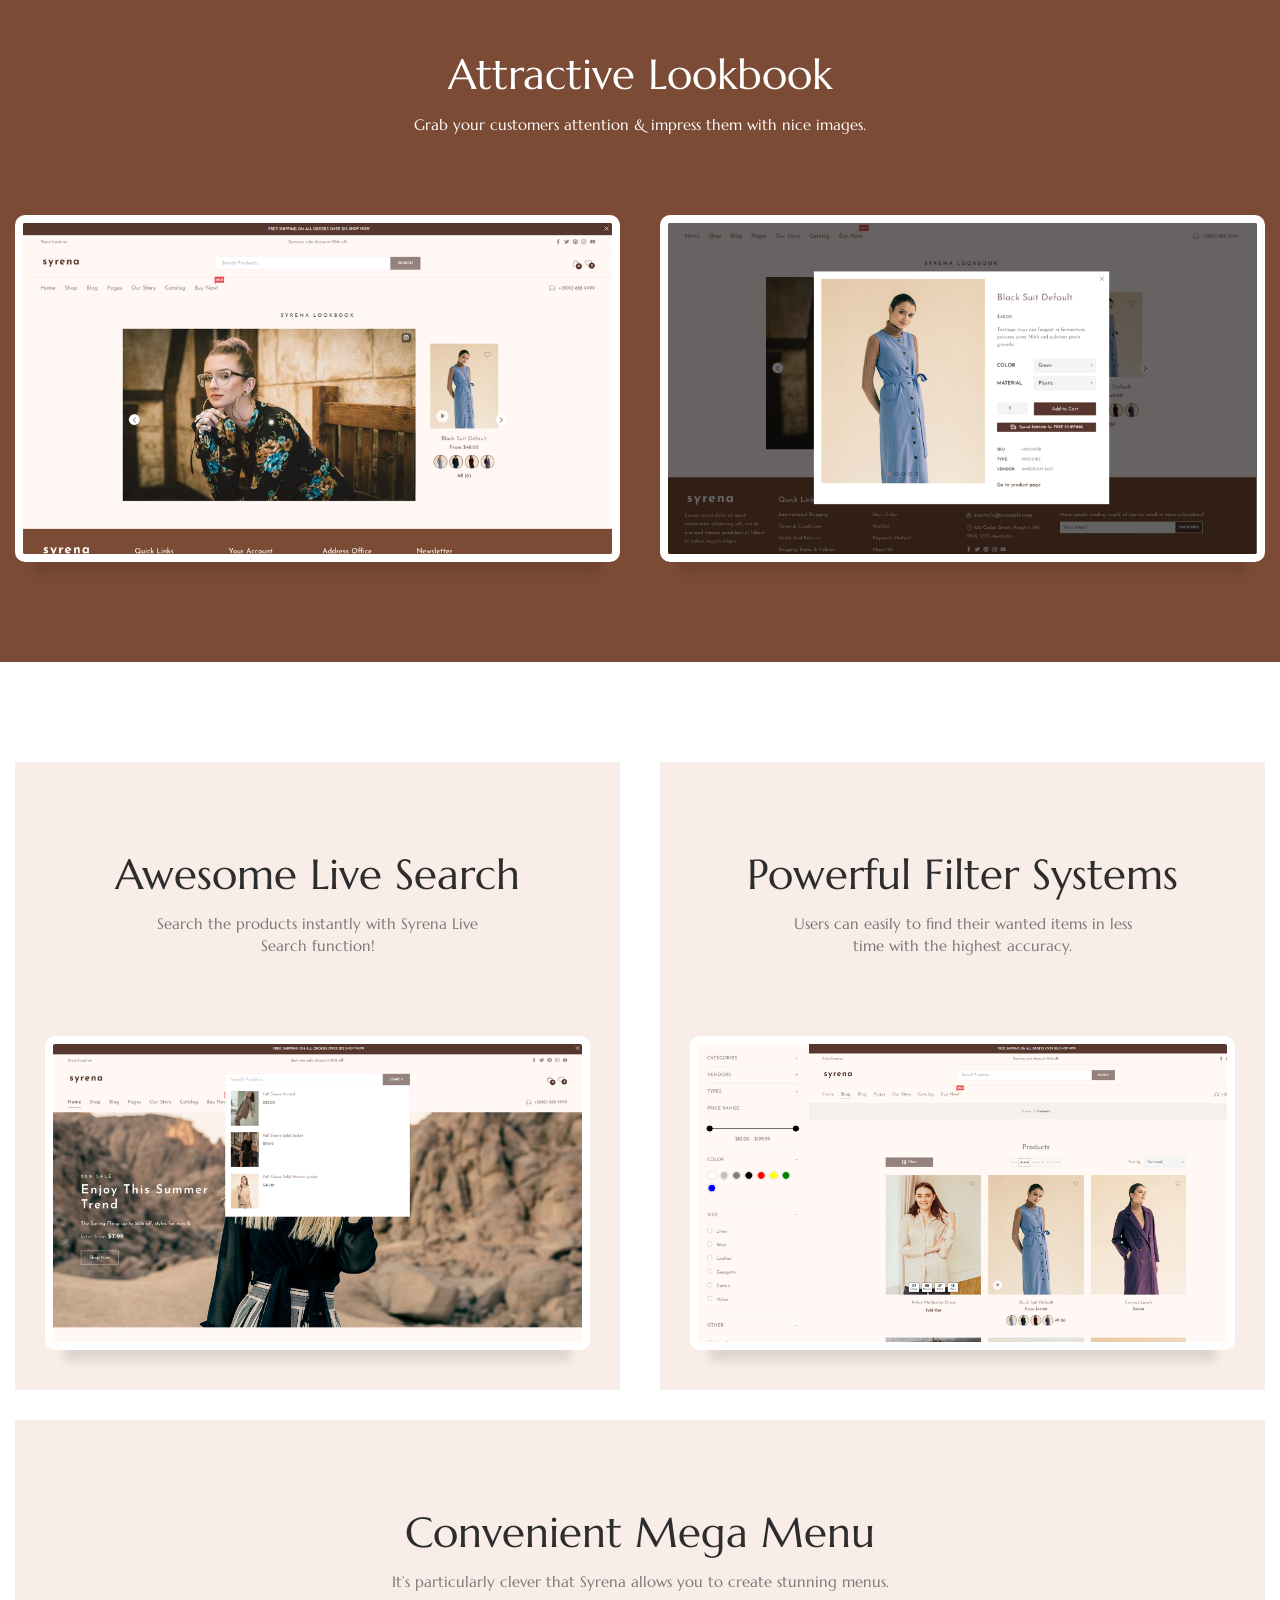
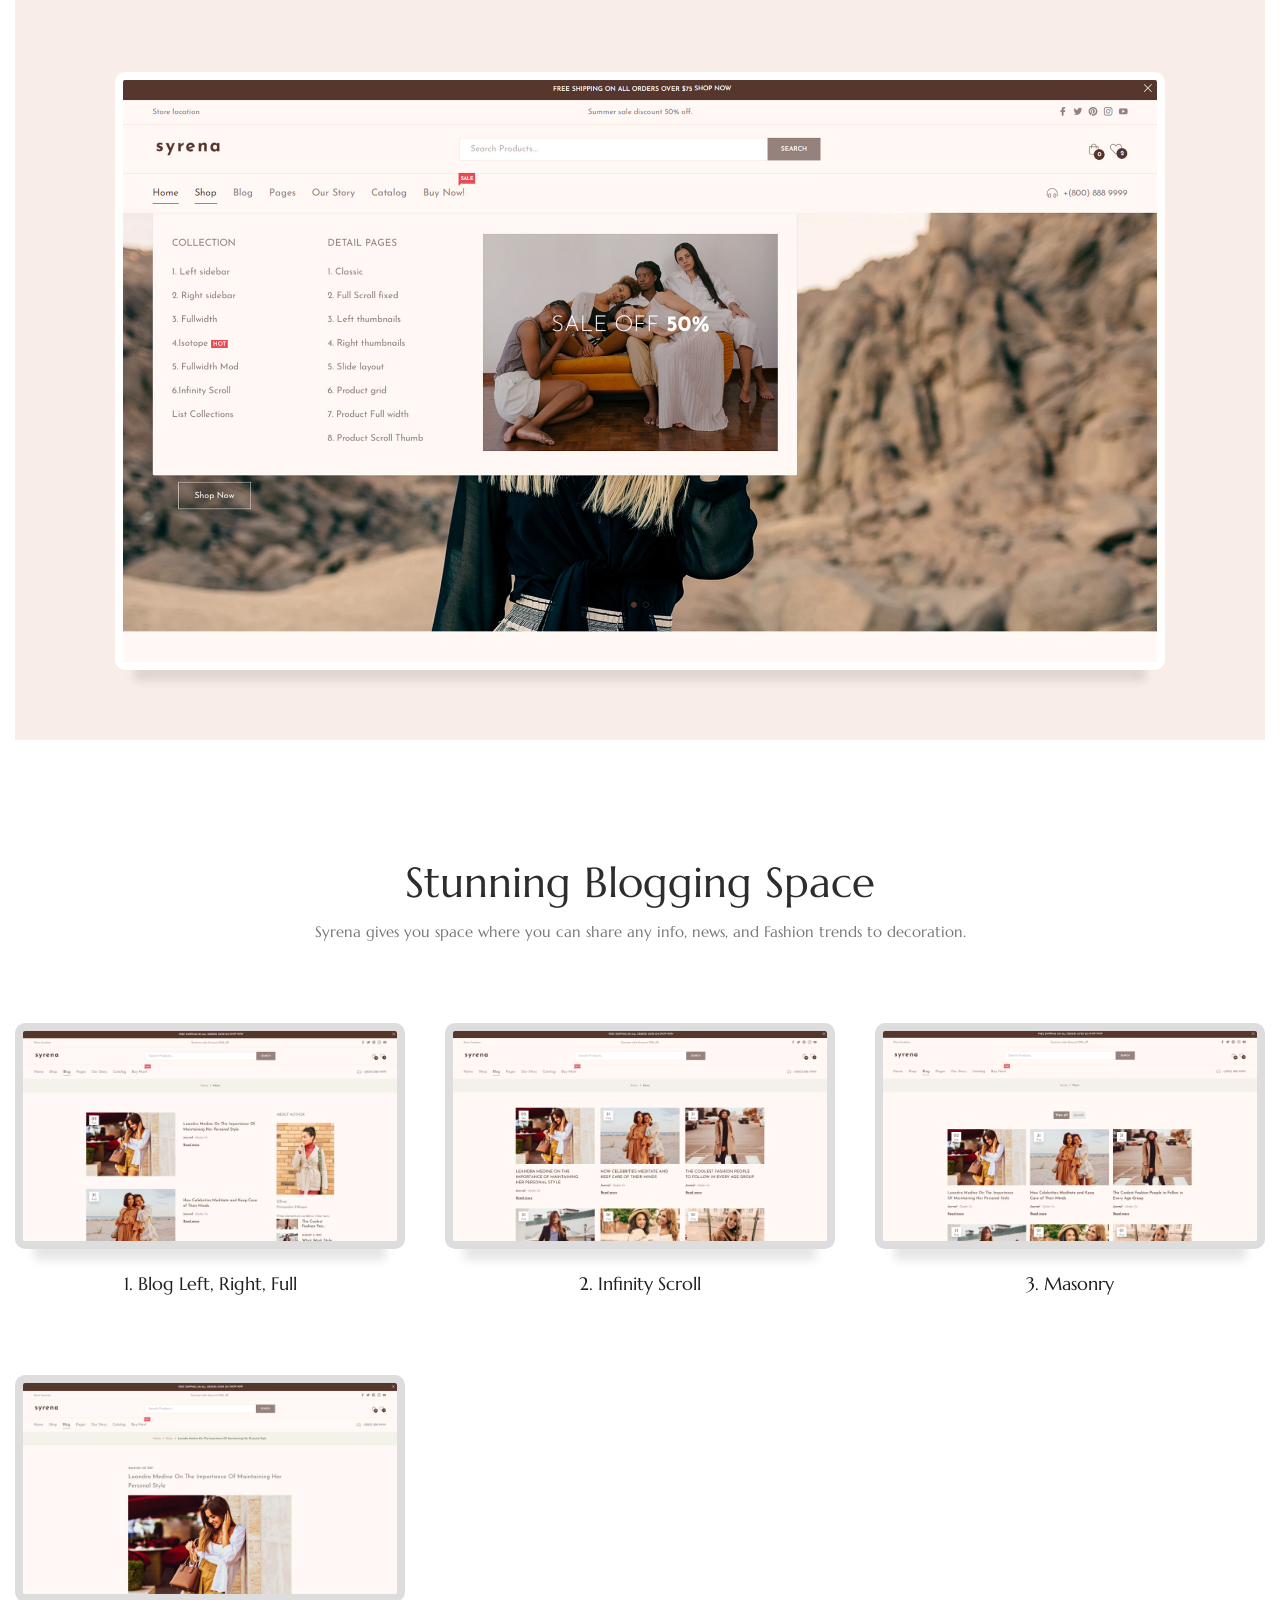
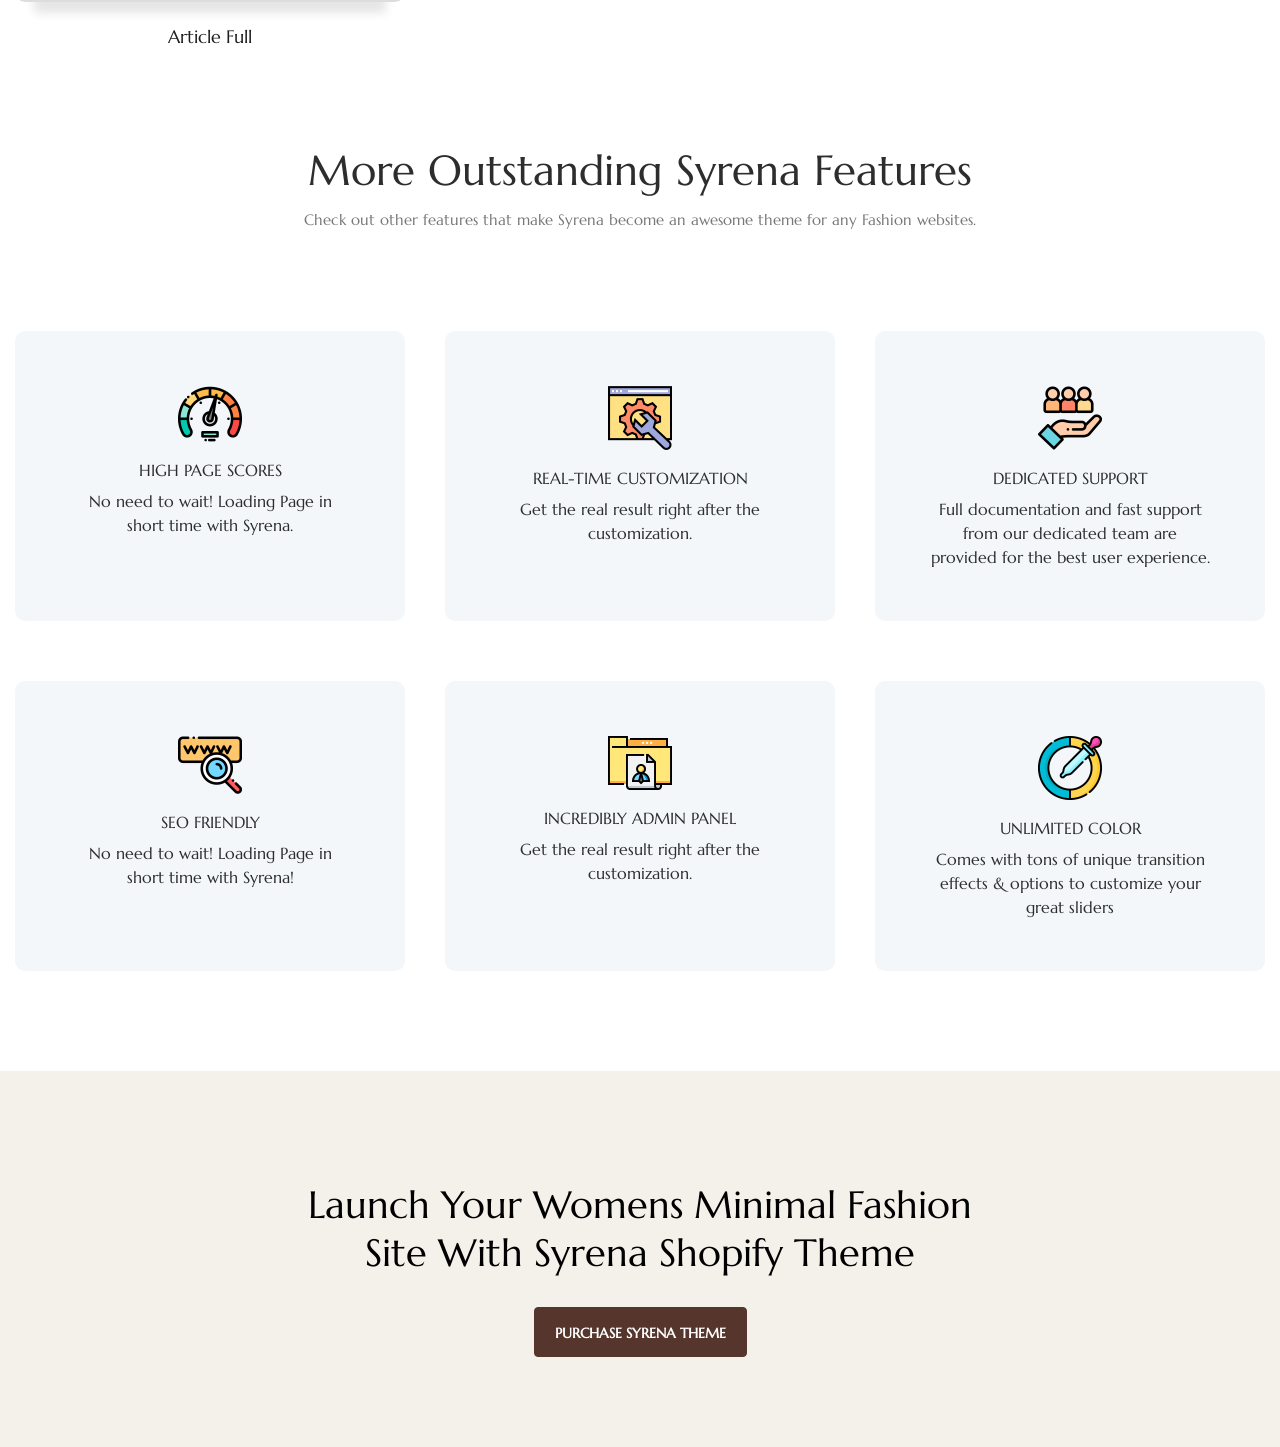
==== commit dc43bf23: "s" ====
--- a/index.html
+++ b/index.html
@@ -435,6 +435,11 @@
 			</div> -->
 			<div class="container">
 				<h2 class="text-footer">Launch Your Womens Minimal Fashion<br> Site With Syrena Shopify Theme</h2>
+				<div class="col-12" style="margin-top: 30px;">
+					<div class="btn-purchase" data-aos="fade">
+						<a href="https://1.envato.market/9WJ4Z5" class="btn btn-outline" title="Purchase">Purchase Syrena Theme</a>
+					</div>
+				</div>
 			</div>
 		</div>
 		<div id="back-top"><a href="#" title="Top">Top</a></div>
